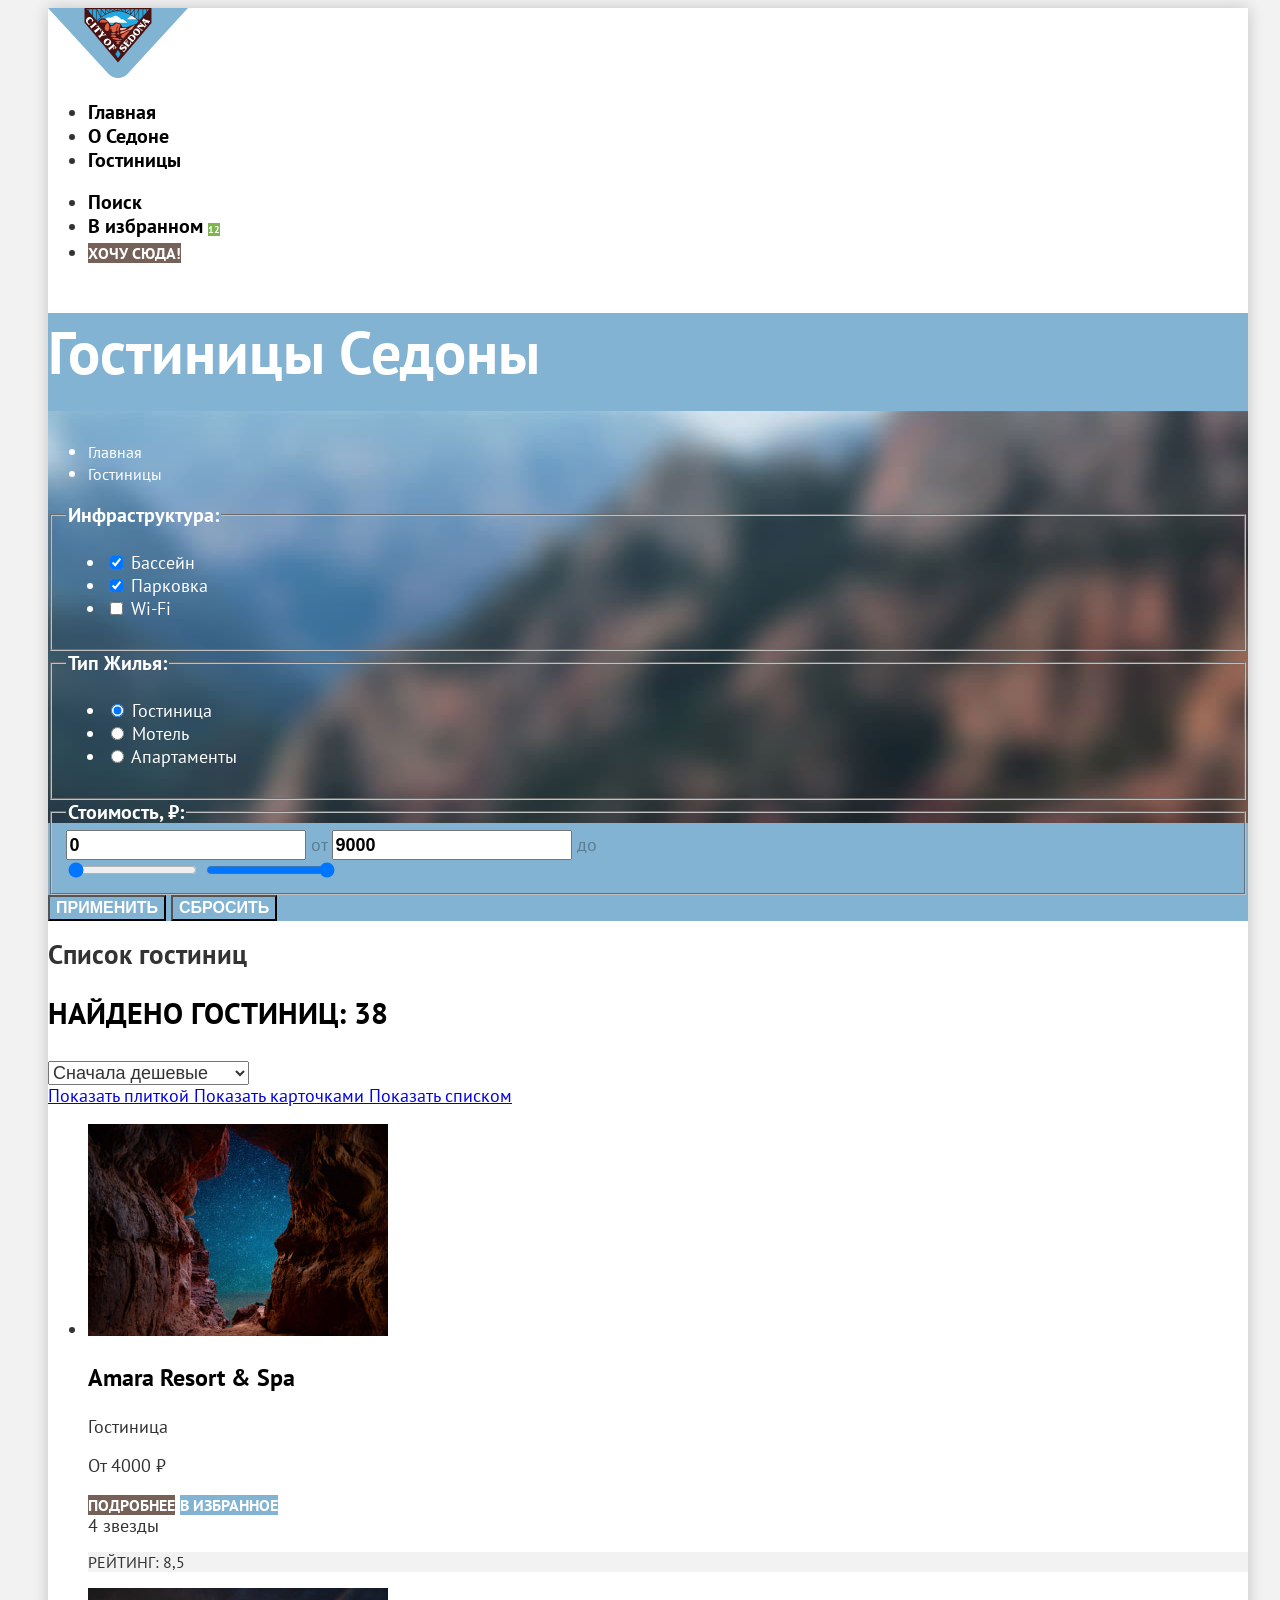
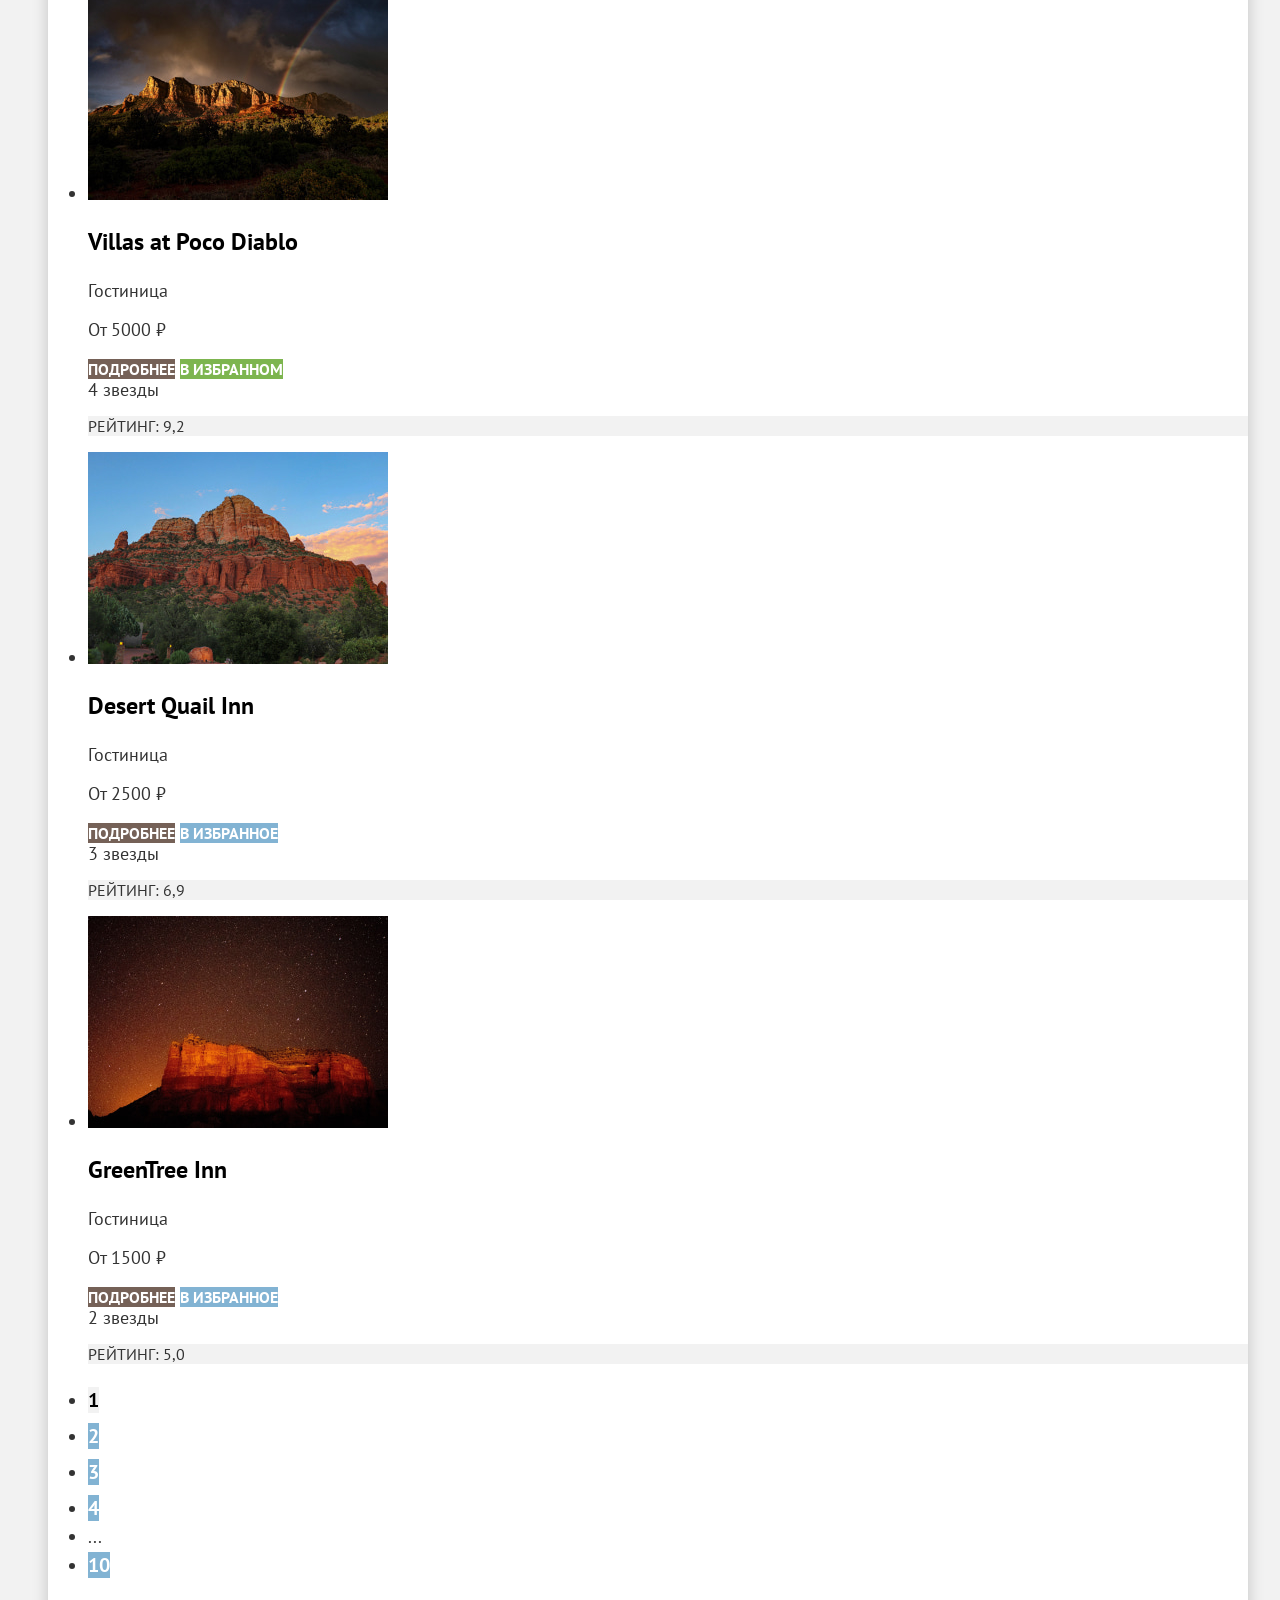
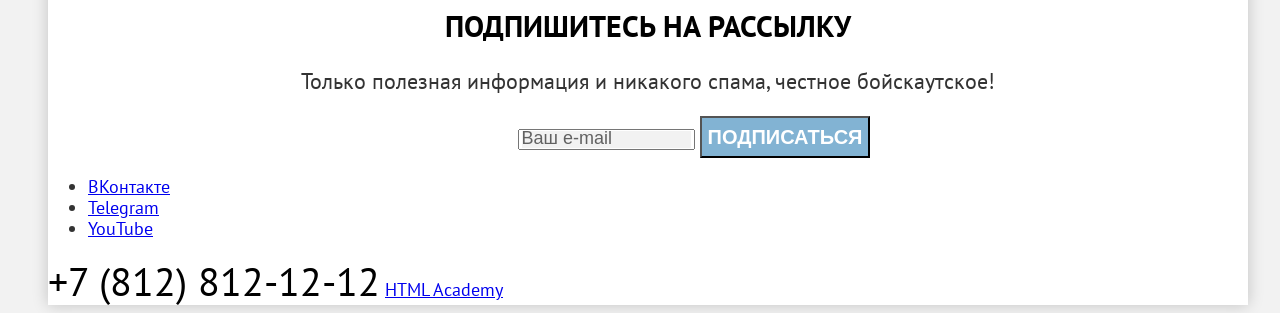
==== catalog.html @ 9a783f3d "Добавляет базовую стилизацию всех страниц" ====
<!DOCTYPE html>
<html lang="ru">
  <head>
    <meta charset="utf-8">
    <title>Седона - Гостиницы</title>
    <link rel="stylesheet" href="styles/style.css">
  </head>
  <body>
    <div class="page-wrapper">
      <header class="main-header">
        <a class="logo" href="index.html">
          <img src="images/logo.svg" width="140" height="70" alt="Логотип Седоны">
        </a>
        <nav class="main-nav">
          <ul class="main-nav-list">
            <li class="main-nav-item">
              <a class="main-nav-link" href="index.html">Главная</a>
            </li>
            <li class="main-nav-item">
              <a class="main-nav-link" href="#">О Седоне</a>
            </li>
            <li class="main-nav-item">
              <a class="main-nav-link main-nav-link-current" href="#">Гостиницы</a>
            </li>
          </ul>
          <ul class="main-nav-list user-menu">
            <li class="main-nav-item">
              <a class="main-nav-link user-menu-search" href="#">
                <span class="visually-hidden">Поиск</span>
              </a>
            </li>
            <li class="main-nav-item">
              <a class="main-nav-link user-menu-favorites" href="#">
                <span class="visually-hidden">В избранном</span>
                <span class="favorites-count">12</span>
              </a>
            </li>
            <li class="main-nav-item">
              <a class="main-nav-link button" href="#">Хочу сюда!</a>
            </li>
          </ul>
        </nav>
      </header>

      <main>
        <section class="catalog-header">
          <h1 class="catalog-title">Гостиницы Седоны</h1>
          <ul class="breadcrumbs">
            <li class="breadcrumbs-item">
              <a class="breadcrumbs-link" href="index.html">
                <span class="visually-hidden">Главная</span>
              </a>
            </li>
            <li class="breadcrumbs-item">
              <a class="breadcrumbs-link breadcrumbs-link-current" aria-current="page" href="catalog.html">Гостиницы</a>
            </li>
          </ul>

          <form class="catalog-filter" action="https://echo.htmlacademy.ru/" method="get">
            <fieldset class="filter-group">
              <legend class="filter-title">Инфраструктура:</legend>
              <ul class="filter-list">
                <li class="filter-item">
                  <label>
                    <input type="checkbox" name="pool" checked>
                    Бассейн
                  </label>
                </li>
                <li class="filter-item">
                  <label>
                    <input type="checkbox" name="parking" checked>
                    Парковка
                  </label>
                </li>
                <li class="filter-item">
                  <label>
                    <input type="checkbox" name="wifi">
                    Wi-Fi
                  </label>
                </li>
              </ul>
            </fieldset>

            <fieldset class="filter-group">
              <legend class="filter-title">Тип жилья:</legend>
              <ul class="filter-list">
                <li class="filter-item">
                  <label>
                    <input type="radio" name="housing" value="hotel" checked>
                    Гостиница
                  </label>
                </li>
                <li class="filter-item">
                  <label>
                    <input type="radio" name="housing" value="motel">
                    Мотель
                  </label>
                </li>
                <li class="filter-item">
                  <label>
                    <input type="radio" name="housing" value="apartments">
                    Апартаменты
                  </label>
                </li>
              </ul>
            </fieldset>

            <fieldset class="filter-group">
              <legend class="filter-title">Стоимость, ₽:</legend>
              <div class="price-inputs">
                <label>
                  <input type="number" name="price-min" value="0">
                  <span class="price-label-from">от</span>
                </label>
                <label>
                  <input type="number" name="price-max" value="9000">
                  <span class="price-label-to">до</span>
                </label>
              </div>

              <div class="price-range">
                <input type="range" min="0" max="9000" value="0">
                <input type="range" min="0" max="9000" value="9000">
              </div>
            </fieldset>

            <div class="filter-buttons">
              <button class="button catalog-filter-button" type="submit">Применить</button>
              <button class="button catalog-filter-reset" type="reset">Сбросить</button>
            </div>
          </form>
        </section>

        <section class="catalog">
          <h2 class="visually-hidden">Список гостиниц</h2>
          <div class="catalog-sorting">
            <p class="catalog-result">
              Найдено гостиниц: <span>38</span>
            </p>

            <select class="catalog-sort" aria-label="Сортировка">
              <option value="cheap">Сначала дешевые</option>
              <option value="expensive">Сначала дорогие</option>
              <option value="popular">Сначала популярные</option>
            </select>

            <div class="catalog-view">
              <a class="view-button view-button-active view-tile" href="catalog.html?view=tile">
                <span class="visually-hidden">Показать плиткой</span>
              </a>
              <a class="view-button view-card" href="catalog.html?view=card">
                <span class="visually-hidden">Показать карточками</span>
              </a>
              <a class="view-button view-list" href="catalog.html?view=list">
                <span class="visually-hidden">Показать списком</span>
              </a>
            </div>
          </div>

          <ul class="hotel-list">
            <li class="hotel-card">
              <a class="hotel-link" href="#">
                <img src="images/catalog/hotel_1.jpg" width="300" height="212"
                     alt="Пещера с видом на ночное звёздное небо">
                <h3 class="hotel-title">Amara Resort & Spa</h3>
              </a>
              <p class="hotel-type">Гостиница</p>
              <p class="hotel-price">От 4000 ₽</p>
              <a class="button hotel-more" href="#">Подробнее</a>
              <a class="button hotel-favorite" href="#">В избранное</a>
              <div class="hotel-stars hotel-stars-4">
                <span class="visually-hidden">4 звезды</span>
              </div>
              <p class="hotel-rating">
                Рейтинг: 8,5
              </p>
            </li>

            <li class="hotel-card">
              <a class="hotel-link" href="#">
                <img src="images/catalog/hotel_2.jpg" width="300" height="212" alt="Горный пейзаж на закате с радугой">
                <h3 class="hotel-title">Villas at Poco Diablo</h3>
              </a>
              <p class="hotel-type">Гостиница</p>
              <p class="hotel-price">От 5000 ₽</p>
              <a class="button hotel-more" href="#">Подробнее</a>
              <a class="button hotel-favorite hotel-favorite-added" href="#">В избранном</a>
              <div class="hotel-stars hotel-stars-4">
                <span class="visually-hidden">4 звезды</span>
              </div>
              <p class="hotel-rating">
                Рейтинг: 9,2
              </p>
            </li>

            <li class="hotel-card">
              <a class="hotel-link" href="#">
                <img src="images/catalog/hotel_3.jpg" width="300" height="212"
                     alt="Красные скалы Седоны на фоне голубого неба">
                <h3 class="hotel-title">Desert Quail Inn</h3>
              </a>
              <p class="hotel-type">Гостиница</p>
              <p class="hotel-price">От 2500 ₽</p>
              <a class="button hotel-more" href="#">Подробнее</a>
              <a class="button hotel-favorite" href="#">В избранное</a>
              <div class="hotel-stars hotel-stars-3">
                <span class="visually-hidden">3 звезды</span>
              </div>
              <p class="hotel-rating">
                Рейтинг: 6,9
              </p>
            </li>

            <li class="hotel-card">
              <a class="hotel-link" href="#">
                <img src="images/catalog/hotel_4.jpg" width="300" height="212"
                     alt="Скала Седоны под звёздным ночным небом">
                <h3 class="hotel-title">GreenTree Inn</h3>
              </a>
              <p class="hotel-type">Гостиница</p>
              <p class="hotel-price">От 1500 ₽</p>
              <a class="button hotel-more" href="#">Подробнее</a>
              <a class="button hotel-favorite" href="#">В избранное</a>
              <div class="hotel-stars hotel-stars-2">
                <span class="visually-hidden">2 звезды</span>
              </div>
              <p class="hotel-rating">
                Рейтинг: 5,0
              </p>
            </li>
          </ul>

          <ul class="pagination">
            <li class="pagination-item pagination-current">
              <a class="pagination-link">1</a>
            </li>

            <li class="pagination-item">
              <a class="pagination-link" href="#">2</a>
            </li>

            <li class="pagination-item">
              <a class="pagination-link" href="#">3</a>
            </li>

            <li class="pagination-item">
              <a class="pagination-link" href="#">4</a>
            </li>

            <li class="pagination-item">
              <span>...</span>
            </li>

            <li class="pagination-item">
              <a class="pagination-link" href="#">10</a>
            </li>
          </ul>
        </section>
      </main>

      <footer class="catalog-footer">
        <section class="newsletter">
          <h2>Подпишитесь на рассылку</h2>
          <p class="newsletter-description">
            Только полезная информация и никакого спама, честное бойскаутское!
          </p>
          <form class="newsletter-form" action="https://echo.htmlacademy.ru/" method="post">
            <label class="visually-hidden" for="newsletter-email">Ваш e-mail</label>
            <input type="email" name="email" id="newsletter-email" placeholder="Ваш e-mail" required>
            <button class="newsletter-button button" type="submit">Подписаться</button>
          </form>
        </section>
        <ul class="footer-social-list">
          <li class="footer-social-item">
            <a class="footer-social-link footer-social-link-vk" href="https://vk.com/htmlacademy">
              <span class="visually-hidden">ВКонтакте</span>
            </a>
          </li>
          <li class="footer-social-item">
            <a class="footer-social-link footer-social-link-telegram" href="https://t.me/htmlacademy">
              <span class="visually-hidden">Telegram</span>
            </a>
          </li>
          <li class="footer-social-item">
            <a class="footer-social-link footer-social-link-youtube" href="https://www.youtube.com/user/htmlacademyru">
              <span class="visually-hidden">YouTube</span>
            </a>
          </li>
        </ul>
        <a class="footer-phone" href="tel:+78128121212">+7 (812) 812-12-12</a>
        <a class="footer-logo" href="https://htmlacademy.ru/intensive/htmlcss">
          <span class="visually-hidden">HTML Academy</span>
        </a>
      </footer>
    </div>
  </body>
</html>
---- styles/style.css ----
@font-face {
  font-family: 'PT Sans';
  font-style: normal;
  font-weight: 400;
  src: url('../fonts/ptsans-400.woff2') format('woff2');
  font-display: swap;
}

@font-face {
  font-family: 'PT Sans';
  font-style: normal;
  font-weight: 700;
  src: url('../fonts/ptsans-700.woff2') format('woff2');
  font-display: swap;
}

body {
  padding: 0 40px;
  font-family: 'PT Sans', sans-serif;
  font-size: 18px;
  line-height: 21px;
  color: #333333;
  background-color: #F2F2F2;
}

.page-wrapper {
  width: 1200px;
  margin: 0 auto;
  background-color: #FFFFFF;
  box-shadow: 0 0 15px 0 #00000033;
}

.main-nav-link {
  font-size: 20px;
  line-height: 24px;
  font-weight: 700;
  color: #000000;
  text-decoration: none;
}

.favorites-count {
  font-size: 10px;
  color: #FFFFFF;
  background-color: #7DB54F;
}

.button {
  font-size: 16px;
  line-height: 20px;
  font-weight: 700;
  text-align: center;
  color: #FFFFFF;
  background-color: #756157;
  text-transform: uppercase;
  text-decoration: none;
}

.hero {
  text-align: center;
  background-color: #82B3D3;
  background-image:
    url('../images/hero_devider.svg'),
    url('../images/hero_background.jpg');
  background-repeat: no-repeat;
  background-position:
    bottom center,
    top center;
}

.advantages {
  text-align: center;
}

.advantages h2 {
  font-size: 30px;
  line-height: 36px;
  text-transform: uppercase;
  color: #000000;
}

.advantages-title {
  font-size: 24px;
  line-height: 28px;
  text-transform: uppercase;
  color: #000000;
}

.advantages-main-description {
  font-size: 22px;
  line-height: 26px;
}

.advantages-item:first-child,
.advantages-item:last-child {
  color: #FFFFFF;
  background-color: #82B3D3;
}

.advantages-item:first-child .advantages-title,
.advantages-item:last-child .advantages-title {
  color: #FFFFFF;
}

.services {
  text-align: center;
}

.services h2 {
  font-size: 30px;
  line-height: 36px;
  text-transform: uppercase;
  color: #000000;
}

.services-main-description {
  font-size: 22px;
  line-height: 26px;
}

.services-item:nth-child(odd) {
  background-color: rgba(131, 179, 211, 0.12);
}

.services-title {
  font-size: 24px;
  line-height: 28px;
  text-transform: uppercase;
  color: #000000;
}

.hotel-search {
  text-align: center;
}

.hotel-search h2 {
  font-size: 30px;
  line-height: 36px;
  text-transform: uppercase;
  color: #000000;
}

.hotel-search-description {
  font-size: 22px;
  line-height: 26px;
}

.hotel-search-button {
  font-size: 20px;
  line-height: 36px;
}

.newsletter {
  text-align: center;
  color: #FFFFFF;
  background-color: #82B3D3;
  background-image: url('../images/subscribe_background.jpg');
  background-repeat: no-repeat;
  background-position: center center;
}

.newsletter h2 {
  font-size: 30px;
  line-height: 36px;
  text-transform: uppercase;
}

.newsletter-description {
  font-size: 22px;
  line-height: 26px;
}

.newsletter-button {
  font-size: 20px;
  line-height: 36px;
  background-color: #82B3D3;
}

.newsletter-form input[type="email"]::placeholder {
  font-size: 18px;
  line-height: 24px;
  color: rgba(0, 0, 0, 0.6);
  background-color: #F2F2F2;
}

.footer-phone {
  font-size: 40px;
  line-height: 48px;
  color: #000000;
  text-decoration: none;
}

.catalog-header {
  color: #FFFFFF;
  background-color: #82B3D3;
  background-image: url('../images/filter_background.jpg');
  background-repeat: no-repeat;
  background-position: center center;
}

.catalog-title {
  font-size: 60px;
  line-height: 78px;
}

.breadcrumbs-link {
  font-size: 16px;
  color: inherit;
  text-decoration: none;
}

.filter-title {
  font-size: 20px;
  line-height: 24px;
  font-weight: 700;
  text-transform: capitalize;
}

.filter-item {
  font-size: 18px;
  line-height: 23px;
}

.price-inputs input[type="number"] {
  font-weight: 700;
  font-size: 18px;
  line-height: 24px;
}

.price-label-from,
.price-label-to {
  font-size: 18px;
  line-height: 24px;
  color: rgba(0, 0, 0, 0.3);
}

.catalog-filter-button {
  background-color: #82B3D3;
}

.catalog-filter-reset {
  background-color: transparent;
}

.catalog-result {
  font-size: 30px;
  line-height: 36px;
  font-weight: 700;
  text-transform: uppercase;
  color: #000000;
}

.catalog-sort {
  font-size: inherit;
  line-height: inherit;
  color: inherit;
}

.hotel-link {
  color: #000000;
  text-decoration: none;
}

.hotel-title {
  font-size: 24px;
  line-height: 28px;
}

.hotel-favorite {
  background-color: #82B3D3;
}

.hotel-favorite-added {
  background-color: #7DB54F;
}

.hotel-rating {
  font-size: 16px;
  line-height: 20px;
  text-transform: uppercase;
  background-color: #F2F2F2;
}

.pagination-link {
  font-size: 20px;
  line-height: 36px;
  font-weight: 700;
  color: #FFFFFF;
  text-decoration: none;
  background-color: #82B3D3;
}

.pagination-current .pagination-link {
  color: #000000;
  background-color: #F2F2F2;
}

.catalog-footer .newsletter {
  background-color: transparent;
  background-image: none;
}

.catalog-footer h2 {
  color: #000000;
}

.catalog-footer .newsletter-description {
  color: #333333;
}
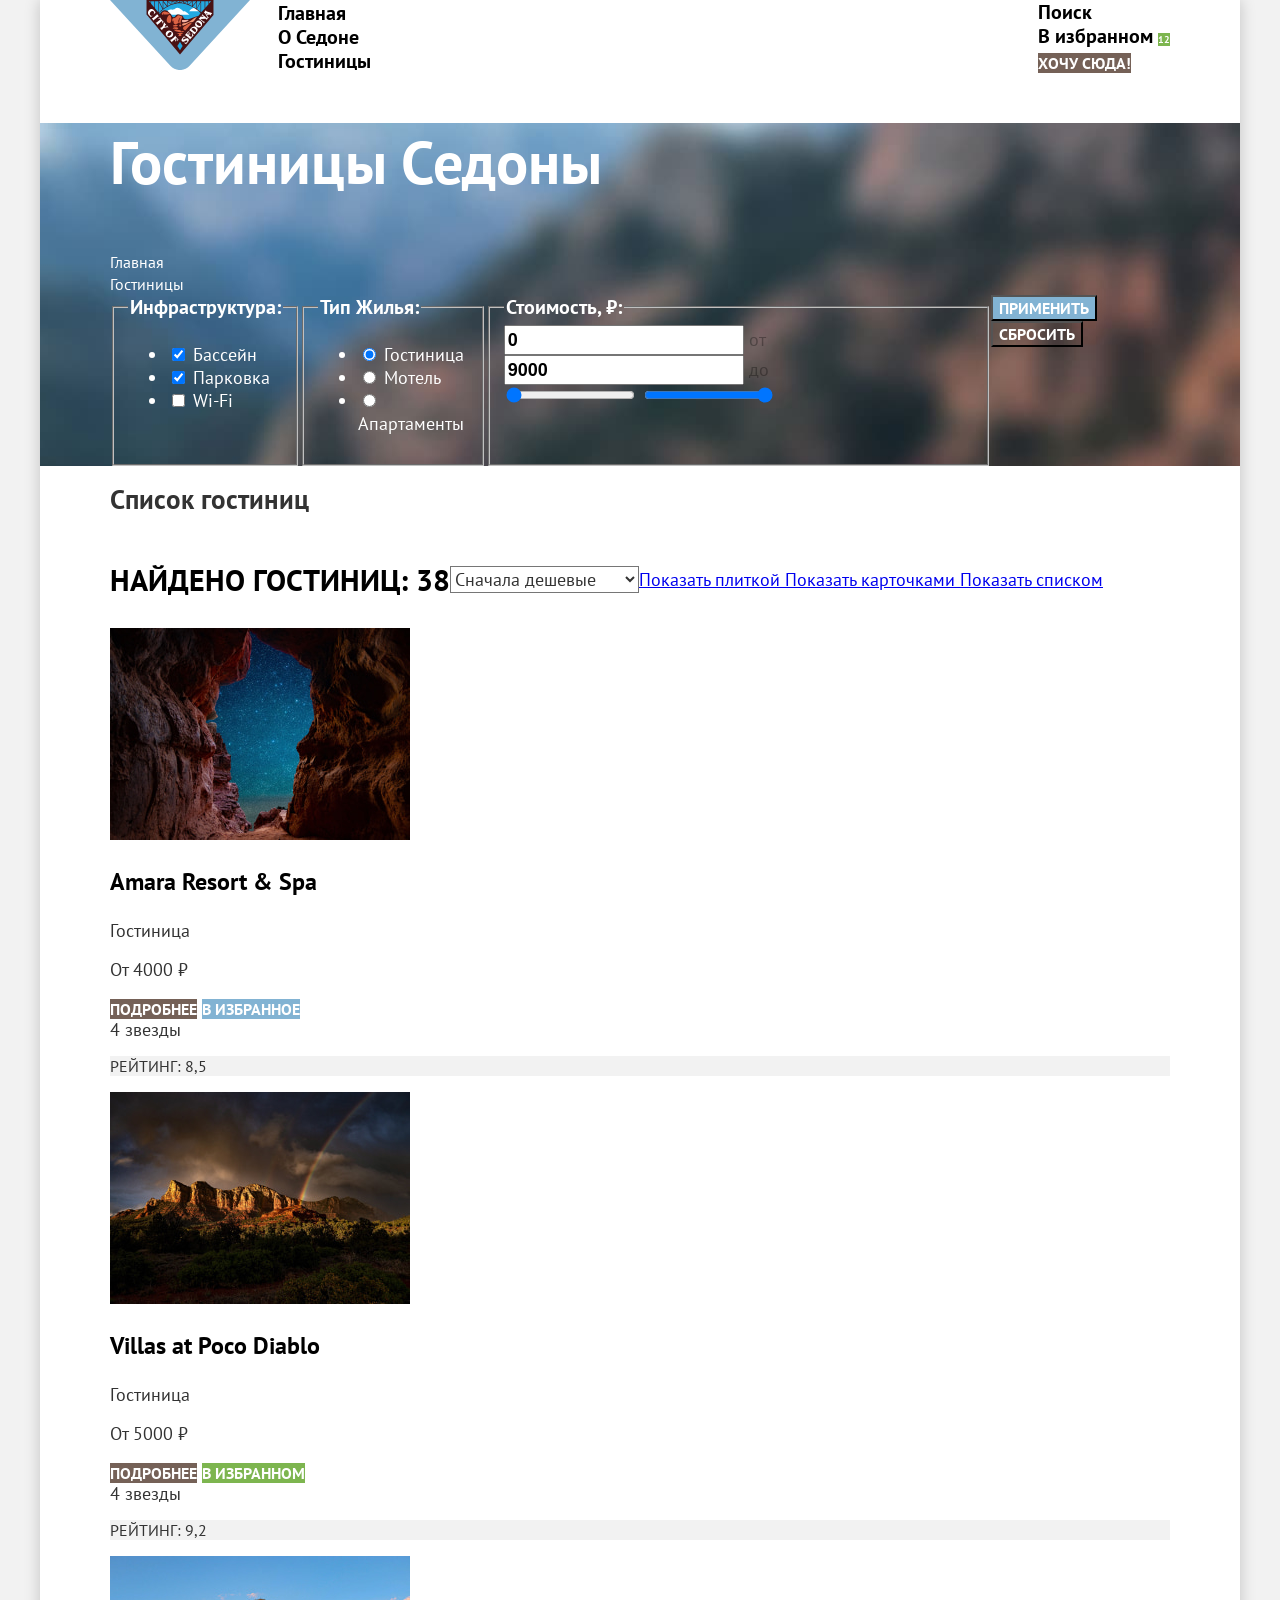
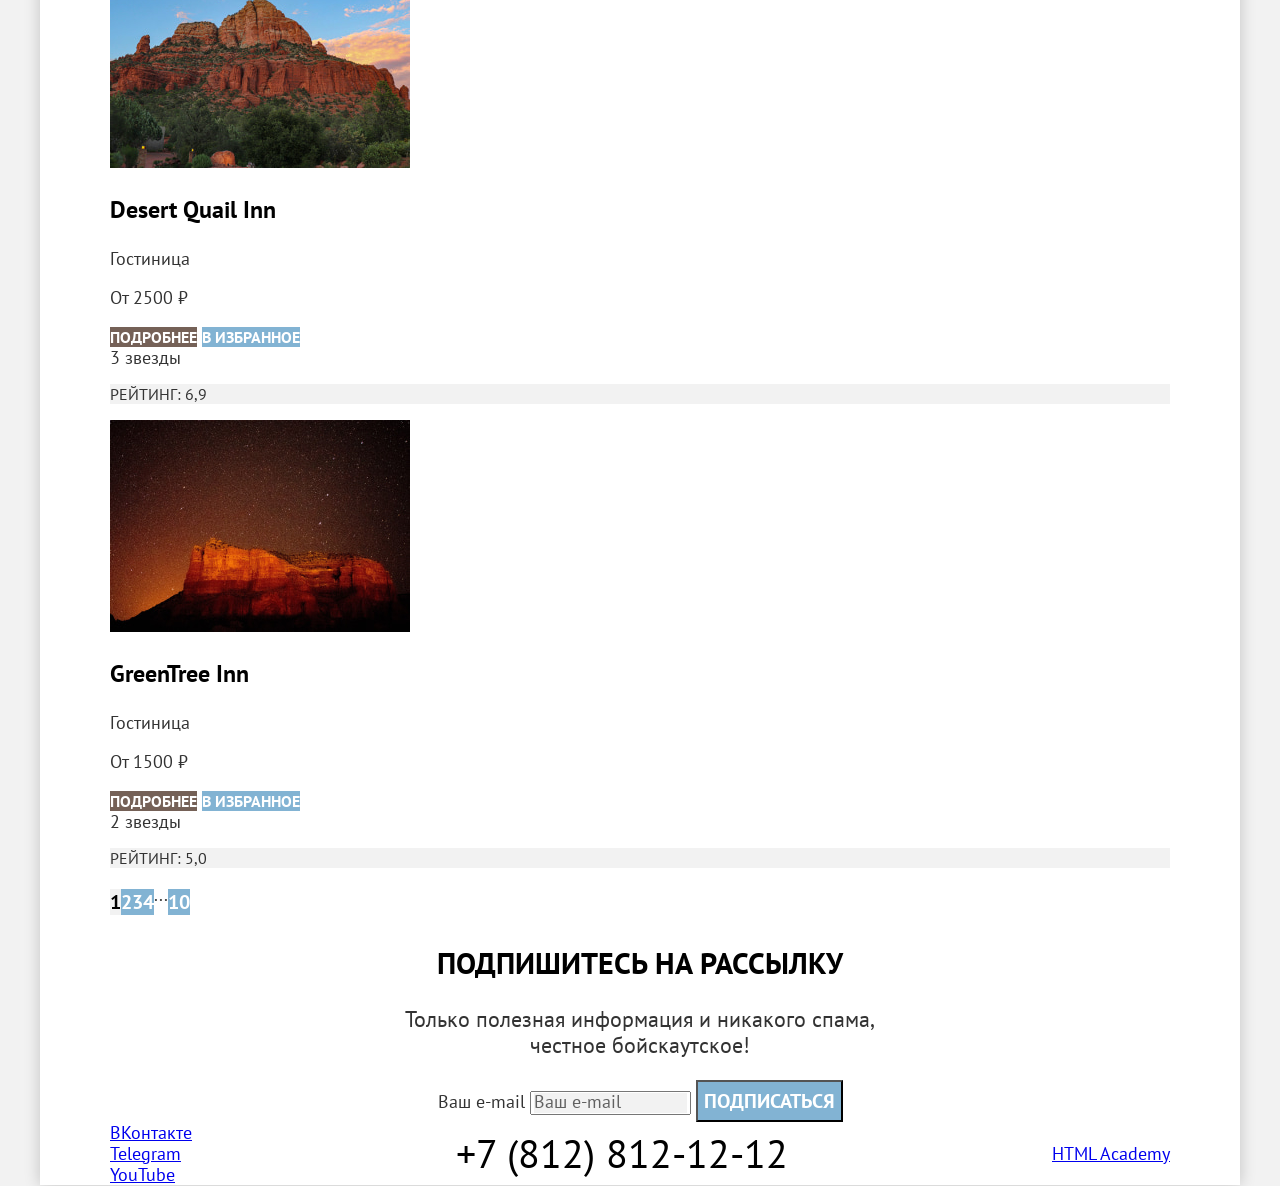
==== commit 558b2eb7: "Выполняет сетку страниц и крупных блоков на флексах" ====
--- a/catalog.html
+++ b/catalog.html
@@ -3,11 +3,11 @@
   <head>
     <meta charset="utf-8">
     <title>Седона - Гостиницы</title>
-    <link rel="stylesheet" href="styles/style.css">
+    <link rel="stylesheet" href="styles/styles.css">
   </head>
   <body>
     <div class="page-wrapper">
-      <header class="main-header">
+      <header class="main-header" data-test="header">
         <a class="logo" href="index.html">
           <img src="images/logo.svg" width="140" height="70" alt="Логотип Седоны">
         </a>
@@ -42,8 +42,8 @@
         </nav>
       </header>
 
-      <main>
-        <section class="catalog-header">
+      <main class="main-container" data-test="main">
+        <section class="catalog-header" data-test="filter">
           <h1 class="catalog-title">Гостиницы Седоны</h1>
           <ul class="breadcrumbs">
             <li class="breadcrumbs-item">
@@ -131,9 +131,9 @@
           </form>
         </section>
 
-        <section class="catalog">
+        <section class="catalog" data-test="catalog">
           <h2 class="visually-hidden">Список гостиниц</h2>
-          <div class="catalog-sorting">
+          <div class="catalog-sorting-panel">
             <p class="catalog-result">
               Найдено гостиниц: <span>38</span>
             </p>
@@ -256,20 +256,22 @@
             </li>
           </ul>
         </section>
-      </main>
-
-      <footer class="catalog-footer">
-        <section class="newsletter">
-          <h2>Подпишитесь на рассылку</h2>
-          <p class="newsletter-description">
-            Только полезная информация и никакого спама, честное бойскаутское!
-          </p>
+        <section class="newsletter catalog-newsletter" data-test="subscribe">
+          <div class="newsletter-intro-container">
+            <h2>Подпишитесь на рассылку</h2>
+            <p class="newsletter-description">
+              Только полезная информация и никакого спама, честное бойскаутское!
+            </p>
+          </div>
           <form class="newsletter-form" action="https://echo.htmlacademy.ru/" method="post">
             <label class="visually-hidden" for="newsletter-email">Ваш e-mail</label>
             <input type="email" name="email" id="newsletter-email" placeholder="Ваш e-mail" required>
             <button class="newsletter-button button" type="submit">Подписаться</button>
           </form>
         </section>
+      </main>
+
+      <footer class="footer" data-test="footer">
         <ul class="footer-social-list">
           <li class="footer-social-item">
             <a class="footer-social-link footer-social-link-vk" href="https://vk.com/htmlacademy">
--- a/styles/styles.css
+++ b/styles/styles.css
@@ -0,0 +1,454 @@
+@font-face {
+  font-family: "PT Sans";
+  font-style: normal;
+  font-weight: 400;
+  src: url("../fonts/ptsans-400.woff2") format("woff2");
+  font-display: swap;
+}
+
+@font-face {
+  font-family: "PT Sans";
+  font-style: normal;
+  font-weight: 700;
+  src: url("../fonts/ptsans-700.woff2") format("woff2");
+  font-display: swap;
+}
+html {
+  height: 100%;
+}
+
+body {
+  margin: 0;
+  padding: 0 40px;
+  height: 100%;
+  font-family: "PT Sans", sans-serif;
+  font-size: 18px;
+  line-height: 21px;
+  color: #333333;
+  background-color: #F2F2F2;
+}
+
+.page-wrapper {
+  display: flex;
+  flex-direction: column;
+  width: 1200px;
+  min-height: 100%;
+  margin: 0 auto;
+  background-color: #FFFFFF;
+  box-shadow: 0 0 15px 0 #00000033;
+}
+
+.main-header {
+  display: flex;
+  justify-content: space-between;
+  padding: 0 70px;
+}
+
+.logo {
+  width: 140px;
+  height: 70px;
+  margin-right: 28px;
+}
+
+.main-container {
+  flex-grow: 1;
+}
+
+.main-nav {
+  flex-grow: 1;
+  display: flex;
+  justify-content: space-between;
+  align-items: center;
+  column-gap: 40px;
+}
+
+.main-nav-list {
+  margin: 0;
+  padding: 0;
+  list-style: none;
+}
+
+.main-nav-link {
+  font-size: 20px;
+  line-height: 24px;
+  font-weight: 700;
+  color: #000000;
+  text-decoration: none;
+}
+
+.nav-menu {
+  max-width: 600px;
+}
+
+.user-menu {
+  max-width: 300px;
+}
+
+.favorites-count {
+  font-size: 10px;
+  color: #FFFFFF;
+  background-color: #7DB54F;
+}
+
+.button {
+  font-family: inherit;
+  font-size: 16px;
+  line-height: 20px;
+  font-weight: 700;
+  text-align: center;
+  color: #FFFFFF;
+  background-color: #756157;
+  text-transform: uppercase;
+  text-decoration: none;
+}
+
+.hero {
+  text-align: center;
+  background-color: #82A0D3;
+  background-image:
+    url("../images/hero_devider.svg"),
+    url("../images/hero_background.jpg");
+  background-size: 100% auto, cover;
+  background-repeat: no-repeat;
+  background-position:
+    left bottom,
+    left top;
+}
+
+.advantages {
+  text-align: center;
+}
+
+.advantages-intro-container {
+  width: 660px;
+  margin: 0 auto;
+}
+
+.advantages h2 {
+  font-size: 30px;
+  line-height: 36px;
+  text-transform: uppercase;
+  color: #000000;
+}
+
+.advantages-title {
+  font-size: 24px;
+  line-height: 28px;
+  text-transform: uppercase;
+  color: #000000;
+}
+
+.advantages-main-description {
+  font-size: 22px;
+  line-height: 26px;
+}
+
+.advantages-list {
+  display: flex;
+  flex-wrap: wrap;
+  margin: 0;
+  padding: 0;
+  list-style: none;
+}
+
+.advantages-item {
+  width: 400px;
+  background-color: rgba(131, 179, 211, 0.12);
+}
+
+.advantages-item:nth-child(odd) {
+  background-color: rgba(131, 179, 211, 0.24);
+}
+
+.advantages-item.advantages-item-accent {
+  width: 100%;
+  flex-grow: 1;
+  color: #FFFFFF;
+  background-color: #82B3D3;
+}
+
+.advantages-item-accent .advantages-title{
+  color: #FFFFFF;
+}
+
+.services {
+  text-align: center;
+}
+
+.services-intro-container {
+  width: 510px;
+  margin: 0 auto;
+}
+
+.services h2 {
+  font-size: 30px;
+  line-height: 36px;
+  text-transform: uppercase;
+  color: #000000;
+}
+
+.services-main-description {
+  font-size: 22px;
+  line-height: 26px;
+}
+
+.services-list {
+  display: flex;
+  flex-wrap: wrap;
+  margin: 0;
+  padding: 0;
+  list-style: none;
+}
+
+.services-item {
+  width: 400px;
+}
+
+.services-item:nth-child(odd) {
+  background-color: rgba(131, 179, 211, 0.12);
+}
+
+.services-title {
+  font-size: 24px;
+  line-height: 28px;
+  text-transform: uppercase;
+  color: #000000;
+}
+
+.hotel-search {
+  width: 600px;
+  margin: 0 auto;
+  text-align: center;
+}
+
+.hotel-search h2 {
+  font-size: 30px;
+  line-height: 36px;
+  text-transform: uppercase;
+  color: #000000;
+}
+
+.hotel-search-description {
+  font-size: 22px;
+  line-height: 26px;
+}
+
+.hotel-search-button {
+  font-size: 20px;
+  line-height: 36px;
+}
+
+.newsletter {
+  text-align: center;
+  color: #FFFFFF;
+  background-color: #82B3D3;
+  background-image: url("../images/subscribe_background.jpg");
+  background-size: cover;
+  background-repeat: no-repeat;
+  background-position: center center;
+}
+
+.newsletter-intro-container {
+  width: 475px;
+  margin: 0 auto;
+}
+
+.newsletter h2 {
+  font-size: 30px;
+  line-height: 36px;
+  text-transform: uppercase;
+}
+
+.newsletter-description {
+  font-size: 22px;
+  line-height: 26px;
+}
+
+.newsletter-button {
+  font-size: 20px;
+  line-height: 36px;
+  background-color: #82B3D3;
+}
+
+.newsletter-form input[type="email"] {
+  font-family: "PT Sans", sans-serif;
+}
+.newsletter-form input[type="email"]::placeholder {
+  font-family: "PT Sans", sans-serif;
+  font-size: 18px;
+  line-height: 24px;
+  color: rgba(0, 0, 0, 0.6);
+  background-color: #F2F2F2;
+}
+
+.footer {
+  display: flex;
+  justify-content: space-between;
+  align-items: center;
+  padding: 0 70px;
+}
+
+.footer-social-list {
+  margin: 0;
+  padding: 0;
+  list-style: none;
+}
+
+.footer-phone {
+  font-size: 40px;
+  line-height: 48px;
+  color: #000000;
+  text-decoration: none;
+}
+
+.catalog-header {
+  padding: 0 70px;
+  color: #FFFFFF;
+  background-color: #82B3D3;
+  background-image: url("../images/filter_background.jpg");
+  background-size: cover;
+  background-repeat: no-repeat;
+  background-position: center center;
+}
+
+.catalog-title {
+  font-size: 60px;
+  line-height: 78px;
+}
+
+.breadcrumbs {
+  margin: 0;
+  padding: 0;
+  list-style: none;
+}
+
+.breadcrumbs-link {
+  font-size: 16px;
+  color: inherit;
+  text-decoration: none;
+}
+
+.catalog-filter {
+  display: flex;
+  justify-content: space-between;
+}
+
+.filter-title {
+  font-size: 20px;
+  line-height: 24px;
+  font-weight: 700;
+  text-transform: capitalize;
+}
+
+.filter-item {
+  font-size: 18px;
+  line-height: 23px;
+}
+
+.price-inputs input[type="number"] {
+  font-weight: 700;
+  font-size: 18px;
+  line-height: 24px;
+}
+
+.price-label-from,
+.price-label-to {
+  font-size: 18px;
+  line-height: 24px;
+  color: rgba(0, 0, 0, 0.3);
+}
+
+.catalog-filter-button {
+  background-color: #82B3D3;
+}
+
+.catalog-filter-reset {
+  background-color: transparent;
+}
+
+.catalog {
+  padding: 0 70px;
+}
+
+.catalog-result {
+  font-size: 30px;
+  line-height: 36px;
+  font-weight: 700;
+  text-transform: uppercase;
+  color: #000000;
+}
+
+.catalog-sorting-panel {
+  display: flex;
+  align-items: center;
+}
+
+.catalog-sort {
+  font-family: inherit;
+  font-size: inherit;
+  line-height: inherit;
+  color: inherit;
+  background-color: #FFFFFF;
+}
+
+.hotel-list {
+  margin: 0;
+  padding: 0;
+  list-style: none;
+}
+
+.hotel-link {
+  color: #000000;
+  text-decoration: none;
+}
+
+.hotel-title {
+  font-size: 24px;
+  line-height: 28px;
+}
+
+.hotel-favorite {
+  background-color: #82B3D3;
+}
+
+.hotel-favorite-added {
+  background-color: #7DB54F;
+}
+
+.hotel-rating {
+  font-size: 16px;
+  line-height: 20px;
+  text-transform: uppercase;
+  background-color: #F2F2F2;
+}
+
+.pagination {
+  display: flex;
+  margin: 0;
+  padding: 0;
+  list-style: none;
+}
+
+.pagination-link {
+  font-size: 20px;
+  line-height: 36px;
+  font-weight: 700;
+  color: #FFFFFF;
+  text-decoration: none;
+  background-color: #82B3D3;
+}
+
+.pagination-current .pagination-link {
+  color: #000000;
+  background-color: #F2F2F2;
+}
+
+.catalog-newsletter {
+  color: #333333;
+  background-color: transparent;
+  background-image: none;
+}
+
+.catalog-newsletter h2 {
+  color: #000000;
+}
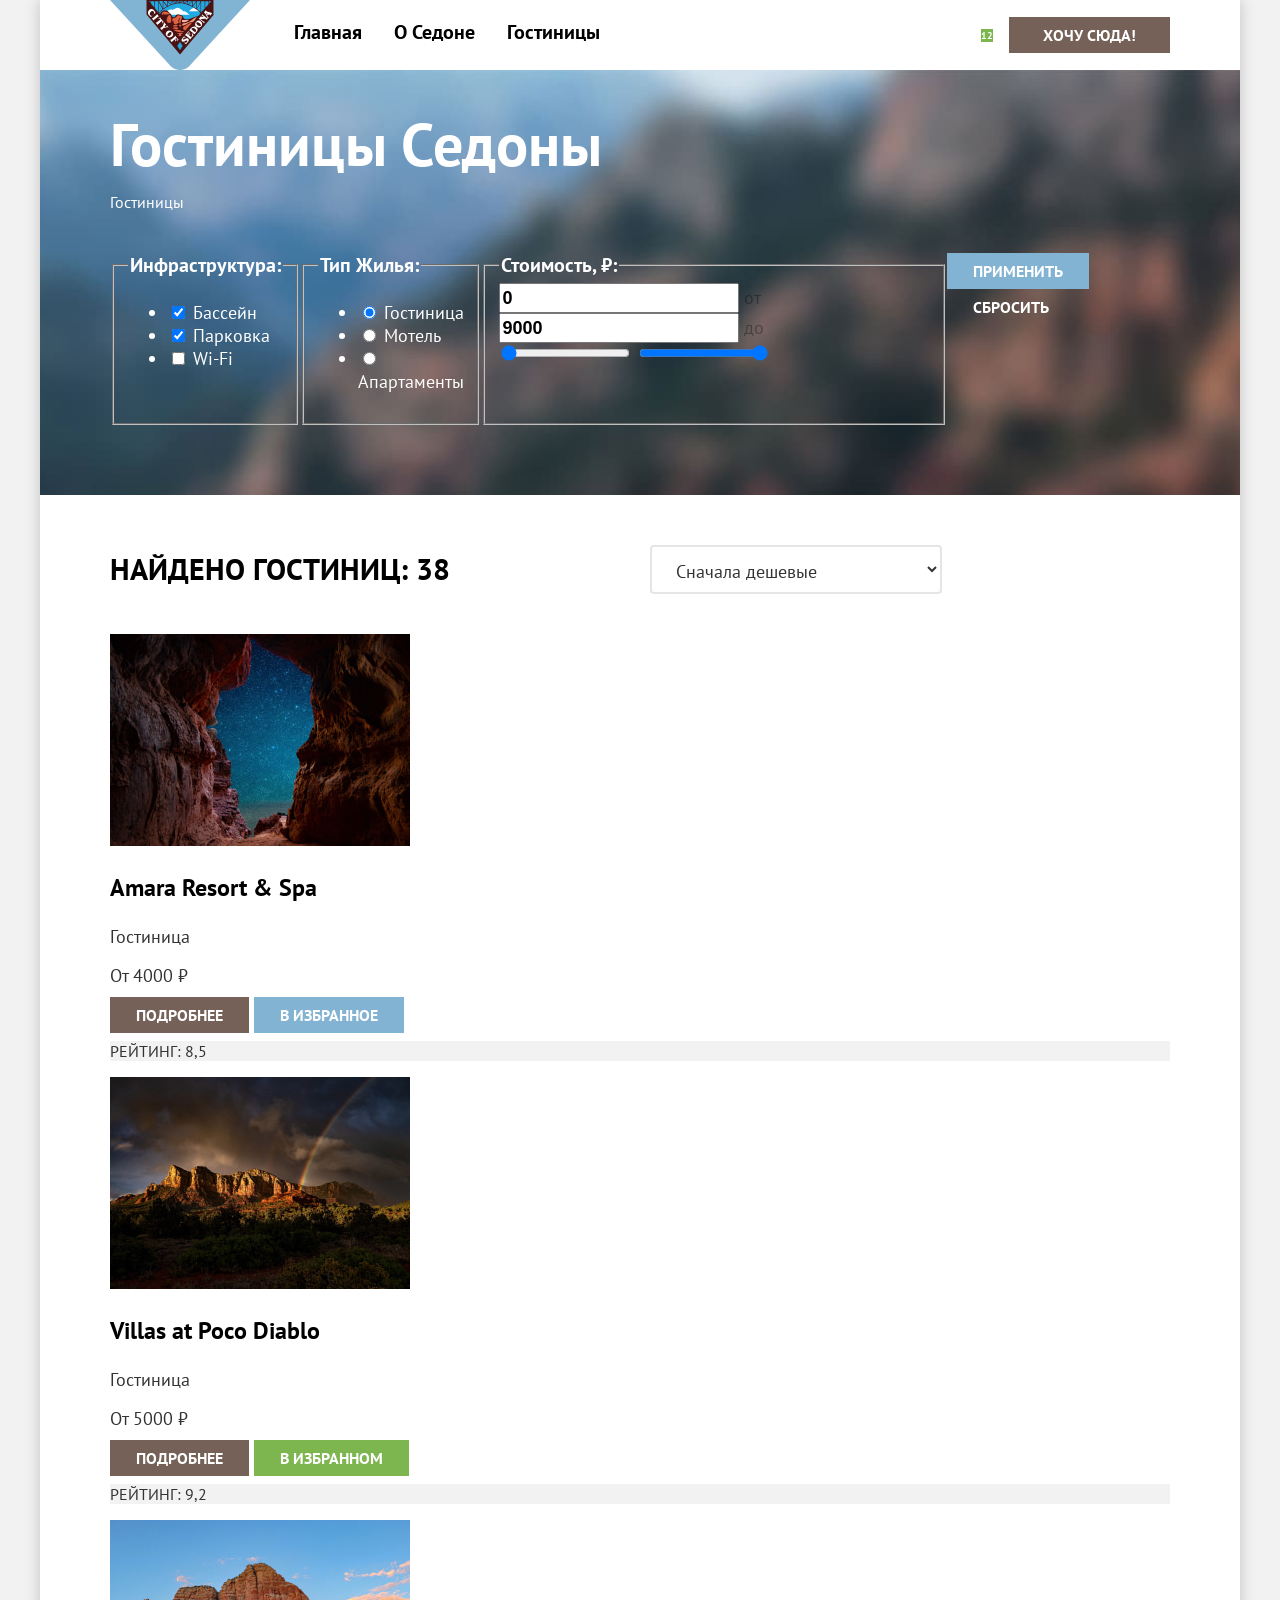
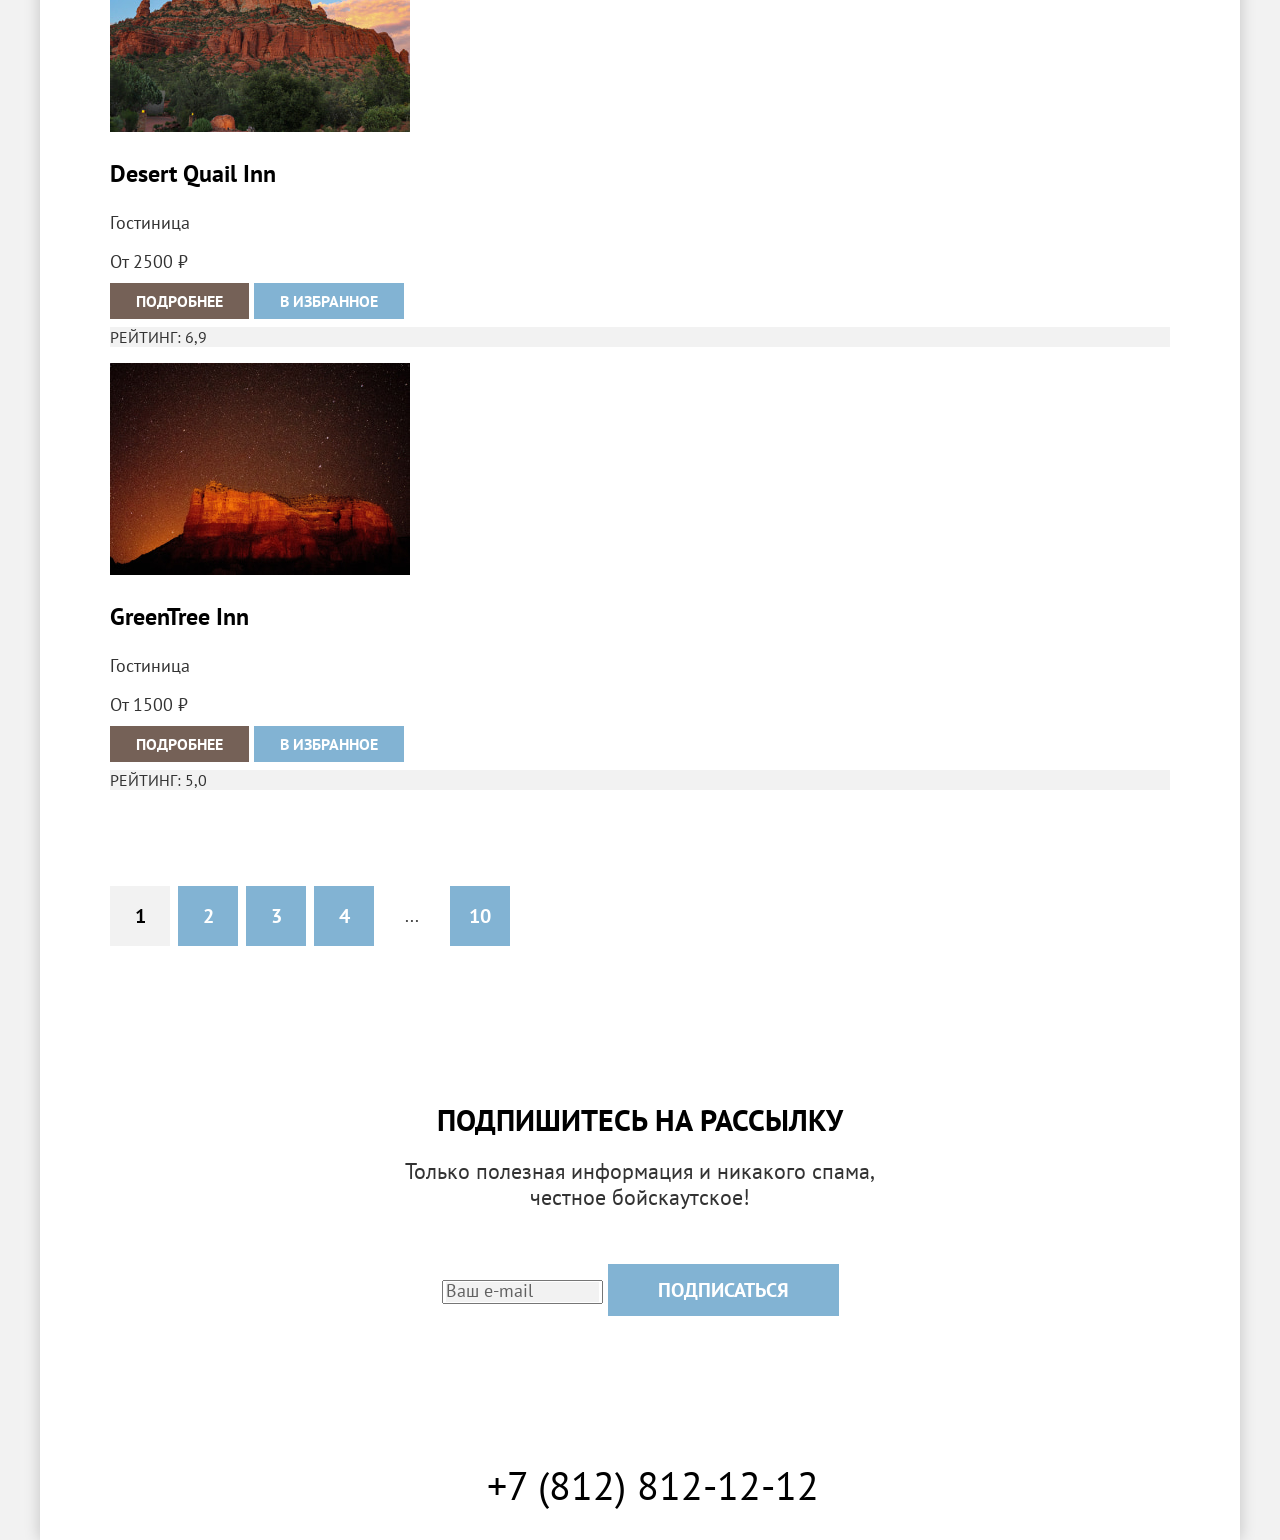
==== commit 60b4642c: "Создает микросетки на флексах для всех страниц" ====
--- a/catalog.html
+++ b/catalog.html
@@ -256,9 +256,10 @@
             </li>
           </ul>
         </section>
+
         <section class="newsletter catalog-newsletter" data-test="subscribe">
           <div class="newsletter-intro-container">
-            <h2>Подпишитесь на рассылку</h2>
+            <h2 class="newsletter-title">Подпишитесь на рассылку</h2>
             <p class="newsletter-description">
               Только полезная информация и никакого спама, честное бойскаутское!
             </p>
--- a/styles/styles.css
+++ b/styles/styles.css
@@ -13,6 +13,7 @@
   src: url("../fonts/ptsans-700.woff2") format("woff2");
   font-display: swap;
 }
+
 html {
   height: 100%;
 }
@@ -28,6 +29,24 @@
   background-color: #F2F2F2;
 }
 
+.visually-hidden {
+  position: absolute;
+  width: 1px;
+  height: 1px;
+  margin: -1px;
+  border: 0;
+  padding: 0;
+  white-space: nowrap;
+  clip-path: inset(100%);
+  clip: rect(0 0 0 0);
+  overflow: hidden;
+}
+
+img {
+  max-width: 100%;
+  height: auto;
+}
+
 .page-wrapper {
   display: flex;
   flex-direction: column;
@@ -58,17 +77,24 @@
   flex-grow: 1;
   display: flex;
   justify-content: space-between;
-  align-items: center;
   column-gap: 40px;
 }
 
 .main-nav-list {
+  display: flex;
+  justify-content: space-between;
   margin: 0;
   padding: 0;
   list-style: none;
 }
 
+.main-nav-item {
+  display: flex;
+}
+
 .main-nav-link {
+  display: block;
+  padding: 20px 16px;
   font-size: 20px;
   line-height: 24px;
   font-weight: 700;
@@ -76,8 +102,14 @@
   text-decoration: none;
 }
 
+.main-nav-link.button {
+  align-self: center;
+  padding: 8px 34px;
+}
+
 .nav-menu {
   max-width: 600px;
+  flex-wrap: wrap;
 }
 
 .user-menu {
@@ -91,6 +123,7 @@
 }
 
 .button {
+  padding: 8px 26px;
   font-family: inherit;
   font-size: 16px;
   line-height: 20px;
@@ -100,9 +133,13 @@
   background-color: #756157;
   text-transform: uppercase;
   text-decoration: none;
+  border: none;
+  outline: none;
 }
 
 .hero {
+  padding-top: 51px;
+  padding-bottom: 82px;
   text-align: center;
   background-color: #82A0D3;
   background-image:
@@ -122,25 +159,39 @@
 .advantages-intro-container {
   width: 660px;
   margin: 0 auto;
-}
-
-.advantages h2 {
+  padding: 69px 0 59px 0;
+}
+
+.advantages-title {
+  margin: 0;
+  margin-bottom: 25px;
   font-size: 30px;
   line-height: 36px;
   text-transform: uppercase;
   color: #000000;
 }
 
-.advantages-title {
+.advantages-main-description {
+  margin: 0;
+  margin-bottom: 10px;
+  font-size: 22px;
+  line-height: 26px;
+}
+
+.advantages-subtitle {
+  max-width: 175px;
+  margin: 0;
+  margin-bottom: 62px;
   font-size: 24px;
   line-height: 28px;
-  text-transform: uppercase;
-  color: #000000;
-}
-
-.advantages-main-description {
-  font-size: 22px;
-  line-height: 26px;
+  text-align: center;
+  text-transform: uppercase;
+  word-break: break-word;
+  color: #000000;
+}
+
+.advantages-description {
+  margin: 0;
 }
 
 .advantages-list {
@@ -152,7 +203,14 @@
 }
 
 .advantages-item {
+  box-sizing: border-box;
+  display: flex;
+  flex-direction: column;
+  align-items: center;
+  row-gap: 10px;
   width: 400px;
+  min-height: 385px;
+  padding: 102px 85px;
   background-color: rgba(131, 179, 211, 0.12);
 }
 
@@ -161,10 +219,24 @@
 }
 
 .advantages-item.advantages-item-accent {
-  width: 100%;
+  flex-direction: row;
+  align-items: stretch;
+  flex-basis: 100%;
   flex-grow: 1;
+  padding: 0;
   color: #FFFFFF;
   background-color: #82B3D3;
+}
+
+.advantages-item-column {
+  display: flex;
+  flex-direction: column;
+  align-items: center;
+  padding: 102px 85px;
+}
+
+.advantages-item-column-reverse {
+  order: 1;
 }
 
 .advantages-item-accent .advantages-title{
@@ -178,9 +250,12 @@
 .services-intro-container {
   width: 510px;
   margin: 0 auto;
-}
-
-.services h2 {
+  padding: 64px 0 54px;
+}
+
+.services-title {
+  margin: 0;
+  margin-bottom: 20px;
   font-size: 30px;
   line-height: 36px;
   text-transform: uppercase;
@@ -188,6 +263,8 @@
 }
 
 .services-main-description {
+  margin: 0;
+  margin-bottom: 10px;
   font-size: 22px;
   line-height: 26px;
 }
@@ -201,44 +278,65 @@
 }
 
 .services-item {
+  box-sizing: border-box;
+  display: flex;
+  flex-direction: column;
+  align-items: center;
   width: 400px;
+  min-height: 385px;
+  padding: 81px 85px;
 }
 
 .services-item:nth-child(odd) {
   background-color: rgba(131, 179, 211, 0.12);
 }
 
-.services-title {
+.services-subtitle {
+  margin: 0;
+  margin-bottom: 30px;
+  padding-top: 102px;
   font-size: 24px;
   line-height: 28px;
   text-transform: uppercase;
   color: #000000;
 }
 
-.hotel-search {
+.services-description {
+  margin: 0;
+}
+
+.search {
   width: 600px;
   margin: 0 auto;
+  padding: 96px 0;
   text-align: center;
 }
 
-.hotel-search h2 {
+.search-title {
+  margin: 0;
+  margin-bottom: 20px;
   font-size: 30px;
   line-height: 36px;
   text-transform: uppercase;
   color: #000000;
 }
 
-.hotel-search-description {
+.search-description {
+  margin: 0;
   font-size: 22px;
   line-height: 26px;
 }
 
-.hotel-search-button {
+.search-button {
+  display: inline-block;
+  margin-top: 54px;
+  padding: 8px 50px;
   font-size: 20px;
   line-height: 36px;
 }
 
 .newsletter {
+  padding: 96px 258px 104px;
   text-align: center;
   color: #FFFFFF;
   background-color: #82B3D3;
@@ -251,20 +349,25 @@
 .newsletter-intro-container {
   width: 475px;
   margin: 0 auto;
-}
-
-.newsletter h2 {
+  margin-bottom: 54px;
+}
+
+.newsletter-title {
+  margin: 0;
+  margin-bottom: 20px;
   font-size: 30px;
   line-height: 36px;
   text-transform: uppercase;
 }
 
 .newsletter-description {
+  margin: 0;
   font-size: 22px;
   line-height: 26px;
 }
 
 .newsletter-button {
+  padding: 8px 50px;
   font-size: 20px;
   line-height: 36px;
   background-color: #82B3D3;
@@ -285,13 +388,26 @@
   display: flex;
   justify-content: space-between;
   align-items: center;
-  padding: 0 70px;
+  padding: 40px 70px 30px;
 }
 
 .footer-social-list {
+  display: flex;
+  flex-wrap: wrap;
   margin: 0;
   padding: 0;
   list-style: none;
+}
+
+.footer-social-item {
+  width: 47px;
+  height: 50px;
+}
+
+.footer-social-link {
+  display: block;
+  width: 100%;
+  height: 100%;
 }
 
 .footer-phone {
@@ -301,8 +417,14 @@
   text-decoration: none;
 }
 
+.footer-logo {
+  width: 115px;
+  height: 33px;
+}
+
 .catalog-header {
-  padding: 0 70px;
+  padding: 70px;
+  padding-top: 35px;
   color: #FFFFFF;
   background-color: #82B3D3;
   background-image: url("../images/filter_background.jpg");
@@ -312,12 +434,15 @@
 }
 
 .catalog-title {
+  margin: 0;
+  margin-bottom: 8px;
   font-size: 60px;
   line-height: 78px;
 }
 
 .breadcrumbs {
   margin: 0;
+  margin-bottom: 40px;
   padding: 0;
   list-style: none;
 }
@@ -367,10 +492,12 @@
 }
 
 .catalog {
-  padding: 0 70px;
+  padding: 50px 70px 60px 70px;
 }
 
 .catalog-result {
+  margin: 0;
+  margin-right: 200px;
   font-size: 30px;
   line-height: 36px;
   font-weight: 700;
@@ -384,16 +511,35 @@
 }
 
 .catalog-sort {
+  box-sizing: border-box;
+  width: 292px;
+  height: 49px;
+  padding: 12px 20px;
   font-family: inherit;
   font-size: inherit;
   line-height: inherit;
+  border: 2px solid #E5E5E5;
+  border-radius: 4px;
   color: inherit;
   background-color: #FFFFFF;
 }
 
+.catalog-view {
+  display: flex;
+  column-gap: 8px;
+  margin-left: auto;
+}
+
+.view-button {
+  box-sizing: border-box;
+  width: 48px;
+  height: 48px;
+}
+
 .hotel-list {
   margin: 0;
-  padding: 0;
+  margin-bottom: 40px;
+  padding: 40px 0;
   list-style: none;
 }
 
@@ -424,12 +570,26 @@
 
 .pagination {
   display: flex;
+  column-gap: 8px;
   margin: 0;
   padding: 0;
   list-style: none;
 }
 
+.pagination-item {
+  display: flex;
+  align-items: center;
+  justify-content: center;
+  min-width: 60px;
+  min-height: 60px;
+}
+
 .pagination-link {
+  align-self: stretch;
+  flex-grow: 1;
+  display: flex;
+  align-items: center;
+  justify-content: center;
   font-size: 20px;
   line-height: 36px;
   font-weight: 700;
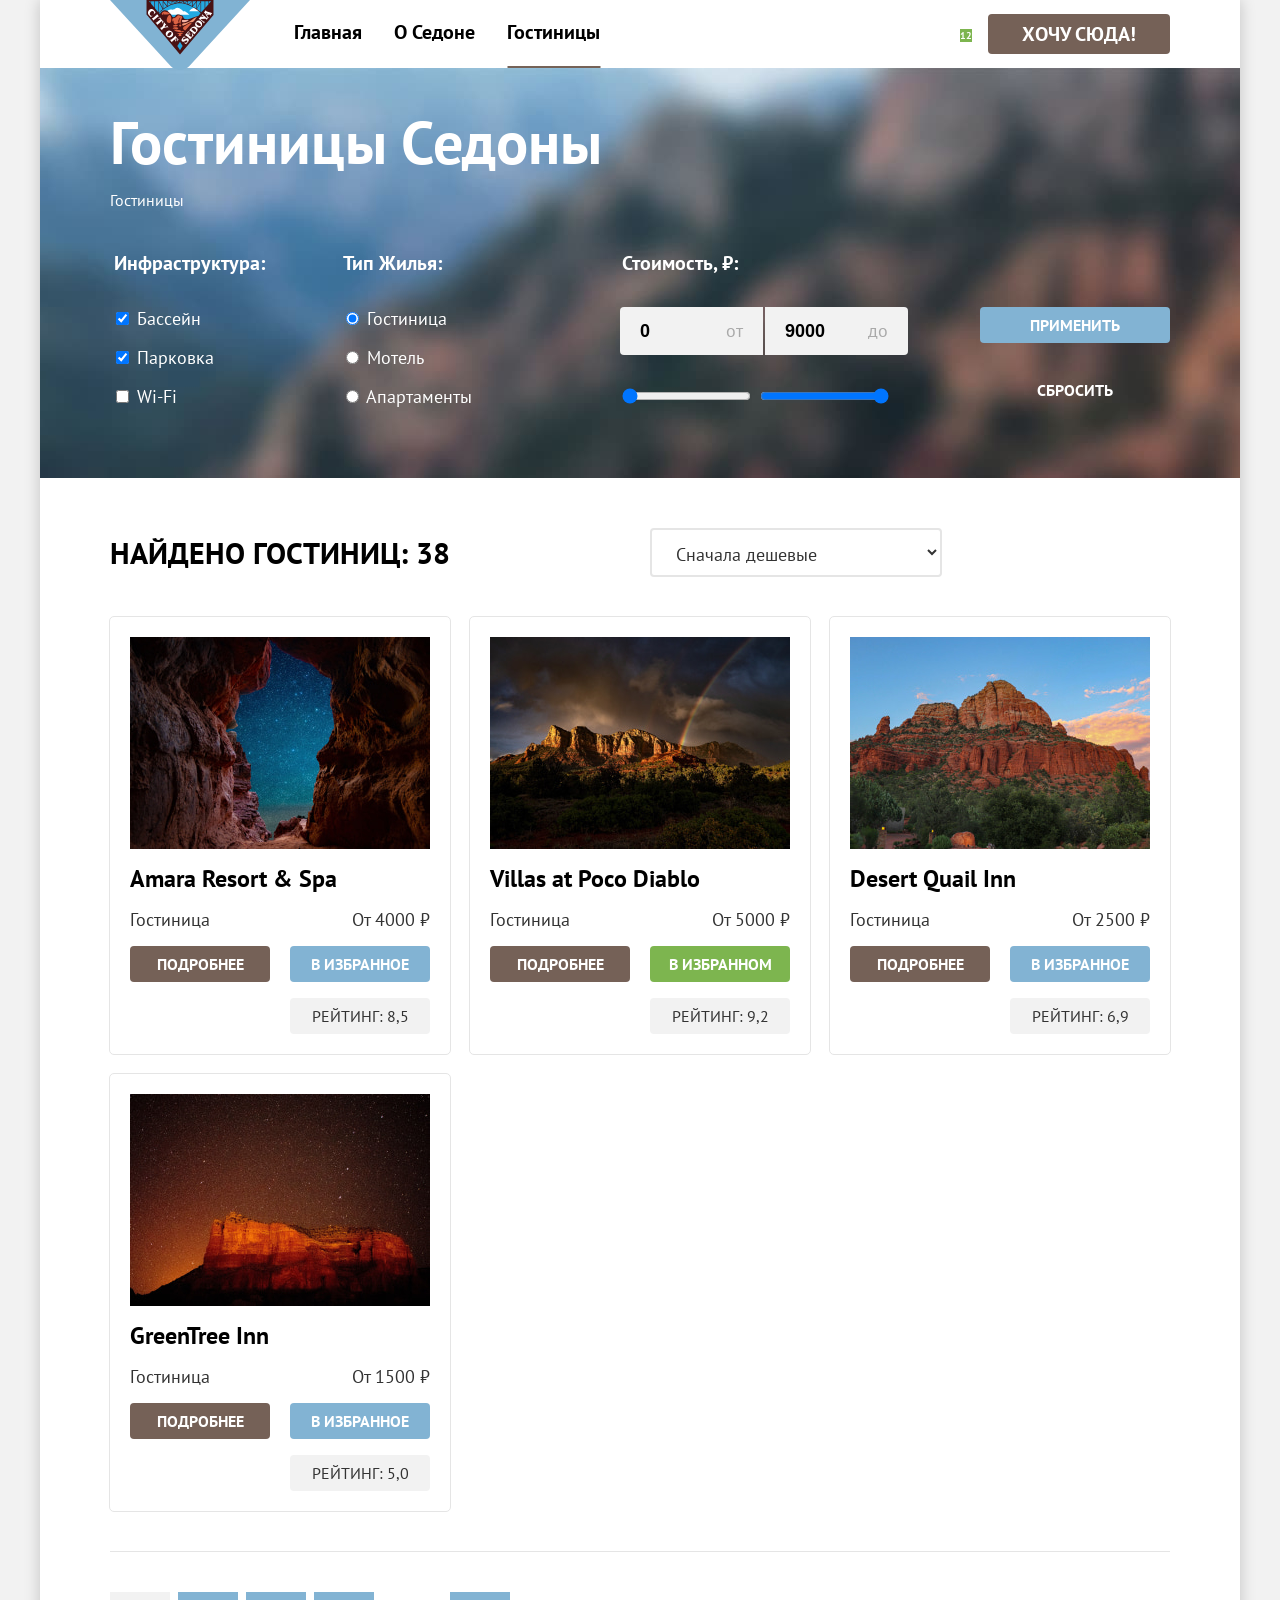
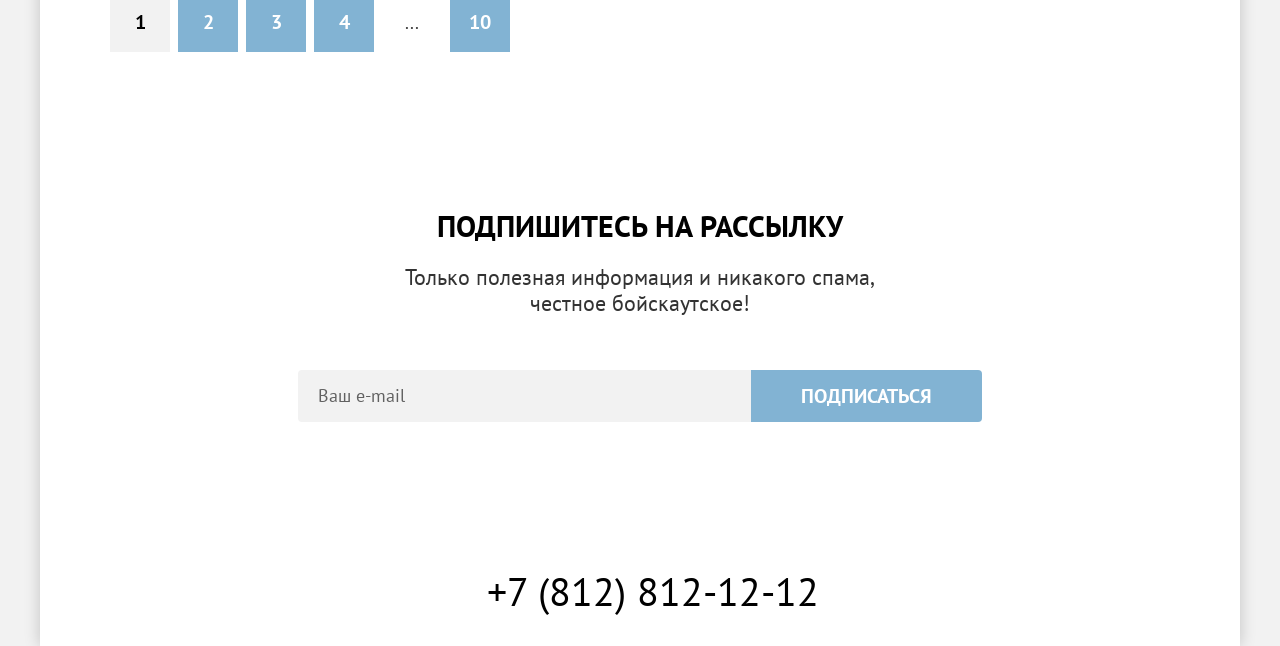
==== commit df146e2a: "Строит мелкие сетки на гридах" ====
--- a/catalog.html
+++ b/catalog.html
@@ -59,22 +59,25 @@
           <form class="catalog-filter" action="https://echo.htmlacademy.ru/" method="get">
             <fieldset class="filter-group">
               <legend class="filter-title">Инфраструктура:</legend>
+
               <ul class="filter-list">
                 <li class="filter-item">
-                  <label>
-                    <input type="checkbox" name="pool" checked>
+                  <label class="filter-label">
+                    <input class="filter-input" type="checkbox" name="pool" checked>
                     Бассейн
                   </label>
                 </li>
-                <li class="filter-item">
-                  <label>
-                    <input type="checkbox" name="parking" checked>
+
+                <li class="filter-item">
+                  <label class="filter-label">
+                    <input class="filter-input" type="checkbox" name="parking" checked>
                     Парковка
                   </label>
                 </li>
-                <li class="filter-item">
-                  <label>
-                    <input type="checkbox" name="wifi">
+
+                <li class="filter-item">
+                  <label class="filter-label">
+                    <input class="filter-input" type="checkbox" name="wifi">
                     Wi-Fi
                   </label>
                 </li>
@@ -83,50 +86,57 @@
 
             <fieldset class="filter-group">
               <legend class="filter-title">Тип жилья:</legend>
+
               <ul class="filter-list">
                 <li class="filter-item">
-                  <label>
-                    <input type="radio" name="housing" value="hotel" checked>
+                  <label class="filter-label">
+                    <input class="filter-input" type="radio" name="housing" value="hotel" checked>
                     Гостиница
                   </label>
                 </li>
-                <li class="filter-item">
-                  <label>
-                    <input type="radio" name="housing" value="motel">
+
+                <li class="filter-item">
+                  <label class="filter-label">
+                    <input class="filter-input" type="radio" name="housing" value="motel">
                     Мотель
                   </label>
                 </li>
-                <li class="filter-item">
-                  <label>
-                    <input type="radio" name="housing" value="apartments">
+
+                <li class="filter-item">
+                  <label class="filter-label">
+                    <input class="filter-input" type="radio" name="housing" value="apartments">
                     Апартаменты
                   </label>
                 </li>
               </ul>
             </fieldset>
 
-            <fieldset class="filter-group">
+            <fieldset class="filter-group filter-group-range">
               <legend class="filter-title">Стоимость, ₽:</legend>
-              <div class="price-inputs">
-                <label>
-                  <input type="number" name="price-min" value="0">
-                  <span class="price-label-from">от</span>
+
+              <div class="range-inputs">
+                <label class="range-field">
+                  <input class="range-input" type="number" name="price-min" value="0" min="0" max="9000">
+                  <span class="range-text">от</span>
                 </label>
-                <label>
-                  <input type="number" name="price-max" value="9000">
-                  <span class="price-label-to">до</span>
+
+                <label class="range-field">
+                  <input class="range-input" type="number" name="price-max" value="9000" min="0" max="9000">
+                  <span class="range-text">до</span>
                 </label>
               </div>
 
-              <div class="price-range">
-                <input type="range" min="0" max="9000" value="0">
-                <input type="range" min="0" max="9000" value="9000">
+              <div class="range-slider">
+                <div class="range-track"></div>
+
+                <input class="range-control range-control--min" type="range" min="0" max="9000" value="0" step="1">
+                <input class="range-control range-control--max" type="range" min="0" max="9000" value="9000" step="1">
               </div>
             </fieldset>
 
             <div class="filter-buttons">
-              <button class="button catalog-filter-button" type="submit">Применить</button>
-              <button class="button catalog-filter-reset" type="reset">Сбросить</button>
+              <button class="button filter-submit" type="submit">Применить</button>
+              <button class="button filter-reset" type="reset">Сбросить</button>
             </div>
           </form>
         </section>
@@ -160,7 +170,7 @@
           <ul class="hotel-list">
             <li class="hotel-card">
               <a class="hotel-link" href="#">
-                <img src="images/catalog/hotel_1.jpg" width="300" height="212"
+                <img class="hotel-image" src="images/catalog/hotel_1.jpg" width="300" height="212"
                      alt="Пещера с видом на ночное звёздное небо">
                 <h3 class="hotel-title">Amara Resort & Spa</h3>
               </a>
@@ -178,7 +188,7 @@
 
             <li class="hotel-card">
               <a class="hotel-link" href="#">
-                <img src="images/catalog/hotel_2.jpg" width="300" height="212" alt="Горный пейзаж на закате с радугой">
+                <img class="hotel-image" src="images/catalog/hotel_2.jpg" width="300" height="212" alt="Горный пейзаж на закате с радугой">
                 <h3 class="hotel-title">Villas at Poco Diablo</h3>
               </a>
               <p class="hotel-type">Гостиница</p>
@@ -195,7 +205,7 @@
 
             <li class="hotel-card">
               <a class="hotel-link" href="#">
-                <img src="images/catalog/hotel_3.jpg" width="300" height="212"
+                <img class="hotel-image" src="images/catalog/hotel_3.jpg" width="300" height="212"
                      alt="Красные скалы Седоны на фоне голубого неба">
                 <h3 class="hotel-title">Desert Quail Inn</h3>
               </a>
@@ -213,7 +223,7 @@
 
             <li class="hotel-card">
               <a class="hotel-link" href="#">
-                <img src="images/catalog/hotel_4.jpg" width="300" height="212"
+                <img class="hotel-image" src="images/catalog/hotel_4.jpg" width="300" height="212"
                      alt="Скала Седоны под звёздным ночным небом">
                 <h3 class="hotel-title">GreenTree Inn</h3>
               </a>
--- a/styles/styles.css
+++ b/styles/styles.css
@@ -20,7 +20,6 @@
 
 body {
   margin: 0;
-  padding: 0 40px;
   height: 100%;
   font-family: "PT Sans", sans-serif;
   font-size: 18px;
@@ -47,6 +46,23 @@
   height: auto;
 }
 
+.button {
+  padding: 8px;
+  font-family: inherit;
+  font-size: 16px;
+  line-height: 20px;
+  font-weight: 700;
+  text-align: center;
+  color: #FFFFFF;
+  background-color: #756157;
+  text-transform: uppercase;
+  text-decoration: none;
+  border: none;
+  border-radius: 4px;
+  cursor: pointer;
+  outline: none;
+}
+
 .page-wrapper {
   display: flex;
   flex-direction: column;
@@ -58,15 +74,17 @@
 }
 
 .main-header {
+  position: relative;
   display: flex;
   justify-content: space-between;
+  column-gap: 28px;
   padding: 0 70px;
 }
 
 .logo {
   width: 140px;
   height: 70px;
-  margin-right: 28px;
+  margin-bottom: -6px;
 }
 
 .main-container {
@@ -93,6 +111,7 @@
 }
 
 .main-nav-link {
+  position: relative;
   display: block;
   padding: 20px 16px;
   font-size: 20px;
@@ -102,9 +121,21 @@
   text-decoration: none;
 }
 
+.main-nav-link-current::after {
+  content: "";
+  position: absolute;
+  bottom: 0;
+  left: 50%;
+  transform: translateX(-50%);
+  width: calc(100% - 32px);
+  height: 2px;
+  background-color: #756257;
+}
+
 .main-nav-link.button {
   align-self: center;
   padding: 8px 34px;
+  color: #FFFFFF;
 }
 
 .nav-menu {
@@ -120,21 +151,6 @@
   font-size: 10px;
   color: #FFFFFF;
   background-color: #7DB54F;
-}
-
-.button {
-  padding: 8px 26px;
-  font-family: inherit;
-  font-size: 16px;
-  line-height: 20px;
-  font-weight: 700;
-  text-align: center;
-  color: #FFFFFF;
-  background-color: #756157;
-  text-transform: uppercase;
-  text-decoration: none;
-  border: none;
-  outline: none;
 }
 
 .hero {
@@ -181,13 +197,17 @@
 .advantages-subtitle {
   max-width: 175px;
   margin: 0;
-  margin-bottom: 62px;
+  margin-bottom: 52px;
   font-size: 24px;
   line-height: 28px;
   text-align: center;
   text-transform: uppercase;
   word-break: break-word;
   color: #000000;
+}
+
+.advantages-item-accent .advantages-subtitle {
+  color: #FFFFFF;
 }
 
 .advantages-description {
@@ -232,6 +252,7 @@
   display: flex;
   flex-direction: column;
   align-items: center;
+  row-gap: 10px;
   padding: 102px 85px;
 }
 
@@ -366,15 +387,31 @@
   line-height: 26px;
 }
 
+.newsletter-form {
+  display: flex;
+}
+
 .newsletter-button {
   padding: 8px 50px;
   font-size: 20px;
   line-height: 36px;
   background-color: #82B3D3;
+  border-top-left-radius: 0;
+  border-bottom-left-radius: 0;
 }
 
 .newsletter-form input[type="email"] {
+  flex-grow: 1;
+  padding: 14px 20px;
   font-family: "PT Sans", sans-serif;
+  font-size: 18px;
+  line-height: 24px;
+  color: rgba(0, 0, 0, 0.6);
+  background-color: #F2F2F2;
+  border: none;
+  border-radius: 4px;
+  border-top-right-radius: 0;
+  border-bottom-right-radius: 0;
 }
 .newsletter-form input[type="email"]::placeholder {
   font-family: "PT Sans", sans-serif;
@@ -441,6 +478,7 @@
 }
 
 .breadcrumbs {
+  display: flex;
   margin: 0;
   margin-bottom: 40px;
   padding: 0;
@@ -456,38 +494,115 @@
 .catalog-filter {
   display: flex;
   justify-content: space-between;
+  column-gap: 70px;
+}
+
+.filter-group {
+  display: flex;
+  flex-direction: column;
+  min-width: 150px;
+  padding: 0;
+  border: none;
+}
+
+.filter-group-range {
+  width: 288px;
+  margin-left: auto;
+  justify-content: space-between;
 }
 
 .filter-title {
+  margin-bottom: 32px;
   font-size: 20px;
   line-height: 24px;
   font-weight: 700;
   text-transform: capitalize;
 }
 
+.filter-list {
+  display: flex;
+  flex-direction: column;
+  row-gap: 16px;
+  margin: 0;
+  padding: 0;
+  list-style: none;
+}
+
 .filter-item {
   font-size: 18px;
   line-height: 23px;
 }
 
-.price-inputs input[type="number"] {
+.range-inputs {
+  display: flex;
+  justify-content: space-between;
+  column-gap: 2px;
+}
+
+.range-input {
+  grid-column: 1 / -1;
+  grid-row: 1 / -1;
+  padding: 12px 40px 12px 20px;
   font-weight: 700;
   font-size: 18px;
   line-height: 24px;
-}
-
-.price-label-from,
-.price-label-to {
+  background-color: #F2F2F2;
+  border: none;
+  border-radius: 4px;
+}
+
+.range-input[name="price-min"] {
+  border-top-right-radius: 0;
+  border-bottom-right-radius: 0;
+}
+
+.range-input[name="price-max"] {
+  border-top-left-radius: 0;
+  border-bottom-left-radius: 0;
+}
+
+/* Chrome, Safari, Edge */
+.range-input[type="number"]::-webkit-outer-spin-button,
+.range-input[type="number"]::-webkit-inner-spin-button {
+  -webkit-appearance: none;
+  margin: 0;
+}
+
+/* Firefox */
+.range-input[type="number"] {
+  -moz-appearance: textfield;
+}
+
+.range-field {
+  display: grid;
+  flex-grow: 1;
+}
+
+.range-text {
+  margin-right: 20px;
+  grid-column: 1 / -1;
+  grid-row: 1 / -1;
+  justify-self: end;
+  align-self: center;
   font-size: 18px;
   line-height: 24px;
   color: rgba(0, 0, 0, 0.3);
 }
 
-.catalog-filter-button {
+.filter-buttons {
+  display: flex;
+  flex-direction: column;
+  flex-basis: 190px;
+  column-gap: 16px;
+  margin-top: 56px;
+}
+
+.filter-submit {
   background-color: #82B3D3;
 }
 
-.catalog-filter-reset {
+.filter-reset {
+  margin-top: auto;
   background-color: transparent;
 }
 
@@ -537,22 +652,51 @@
 }
 
 .hotel-list {
+  display: grid;
+  grid-template-columns: repeat(3, 340px);
+  gap: 20px;
   margin: 0;
   margin-bottom: 40px;
   padding: 40px 0;
   list-style: none;
+  border-bottom: 1px solid #E5E5E5;
+}
+
+.hotel-card {
+  display: grid;
+  grid-template-columns: repeat(2, 140px);
+  grid-template-rows: 1fr;
+  column-gap: 20px;
+  row-gap: 16px;
+  padding: 20px;
+  border-radius: 4px;
+  outline: 1px solid #E5E5E5;
 }
 
 .hotel-link {
+  grid-column: 1 / -1;
+  display: flex;
+  flex-direction: column;
+  row-gap: 16px;
   color: #000000;
   text-decoration: none;
 }
 
 .hotel-title {
+  margin: 0;
   font-size: 24px;
   line-height: 28px;
 }
 
+.hotel-type {
+  margin: 0;
+}
+
+.hotel-price {
+  margin: 0;
+  justify-self: end;
+}
+
 .hotel-favorite {
   background-color: #82B3D3;
 }
@@ -562,15 +706,20 @@
 }
 
 .hotel-rating {
+  margin: 0;
+  padding: 8px;
   font-size: 16px;
   line-height: 20px;
   text-transform: uppercase;
+  text-align: center;
+  align-self: center;
   background-color: #F2F2F2;
+  border-radius: 4px;
 }
 
 .pagination {
   display: flex;
-  column-gap: 8px;
+  gap: 8px;
   margin: 0;
   padding: 0;
   list-style: none;
@@ -585,6 +734,7 @@
 }
 
 .pagination-link {
+  padding: 5px;
   align-self: stretch;
   flex-grow: 1;
   display: flex;
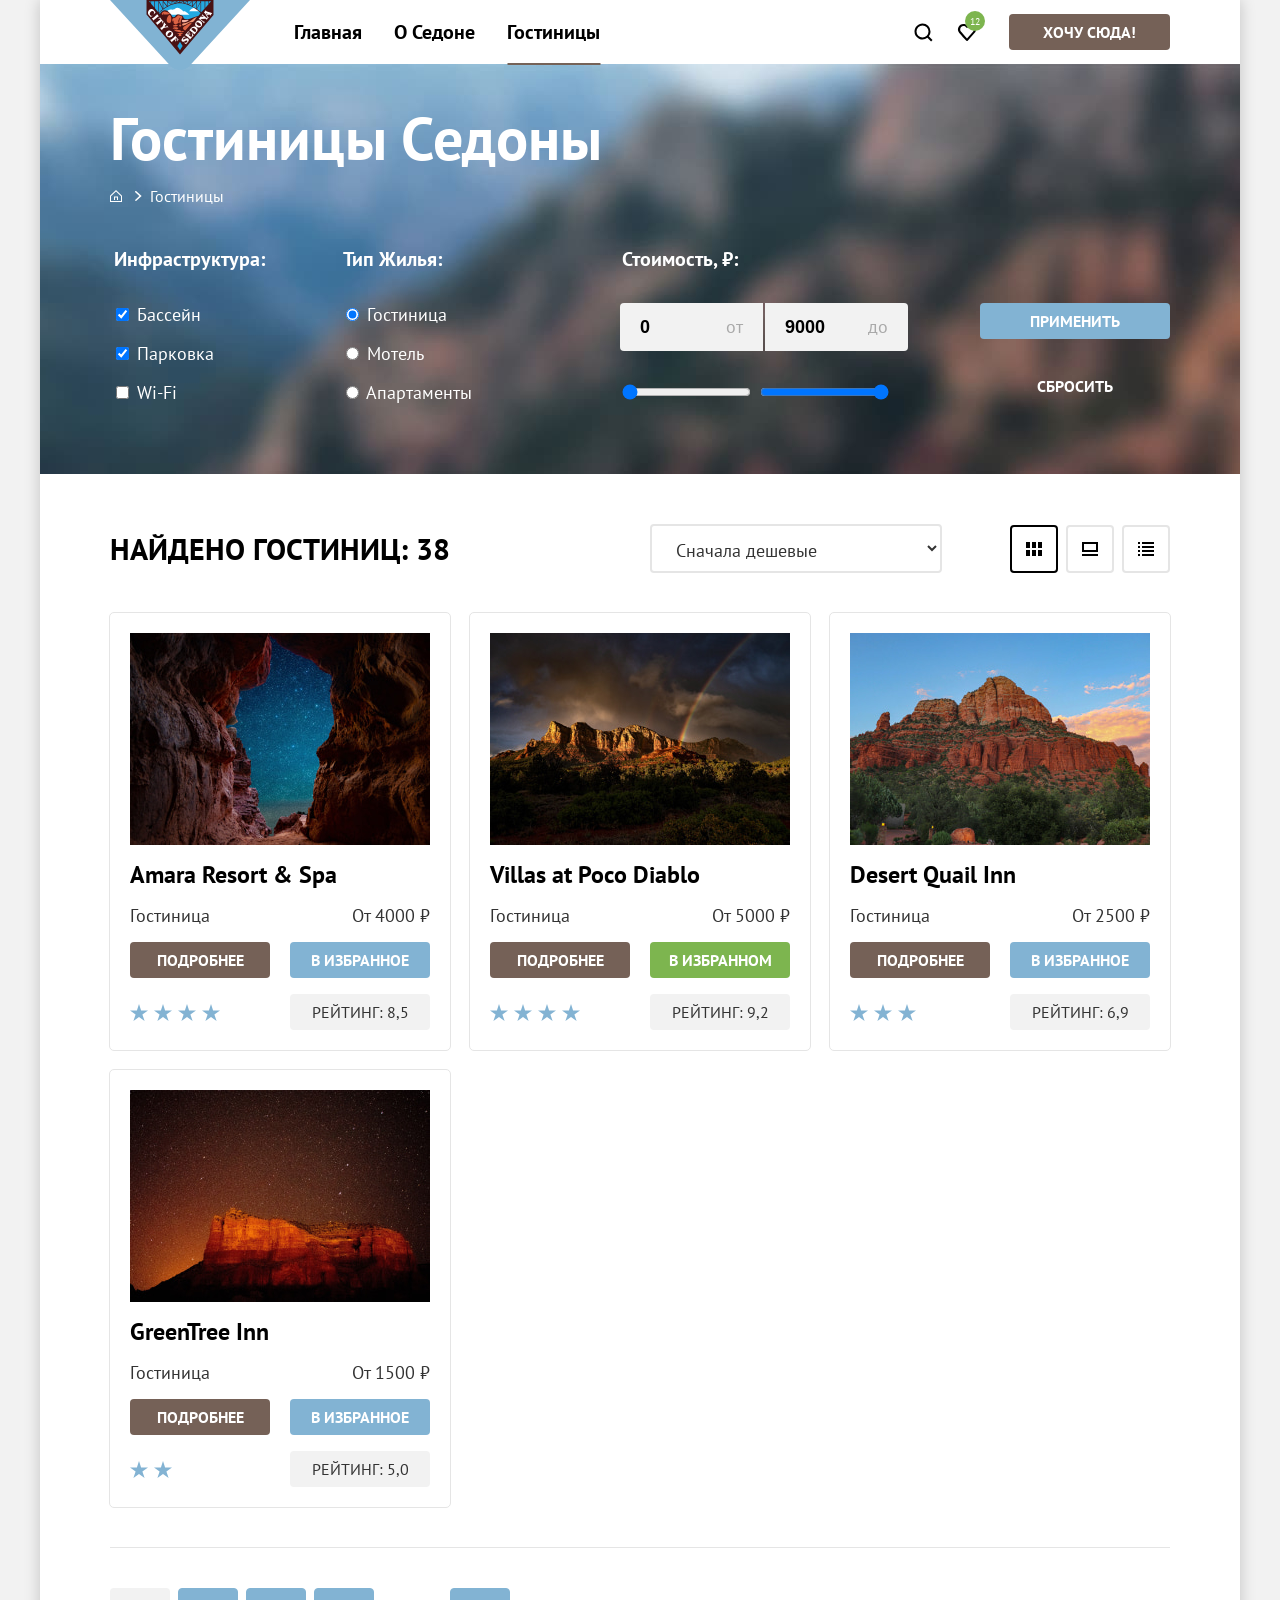
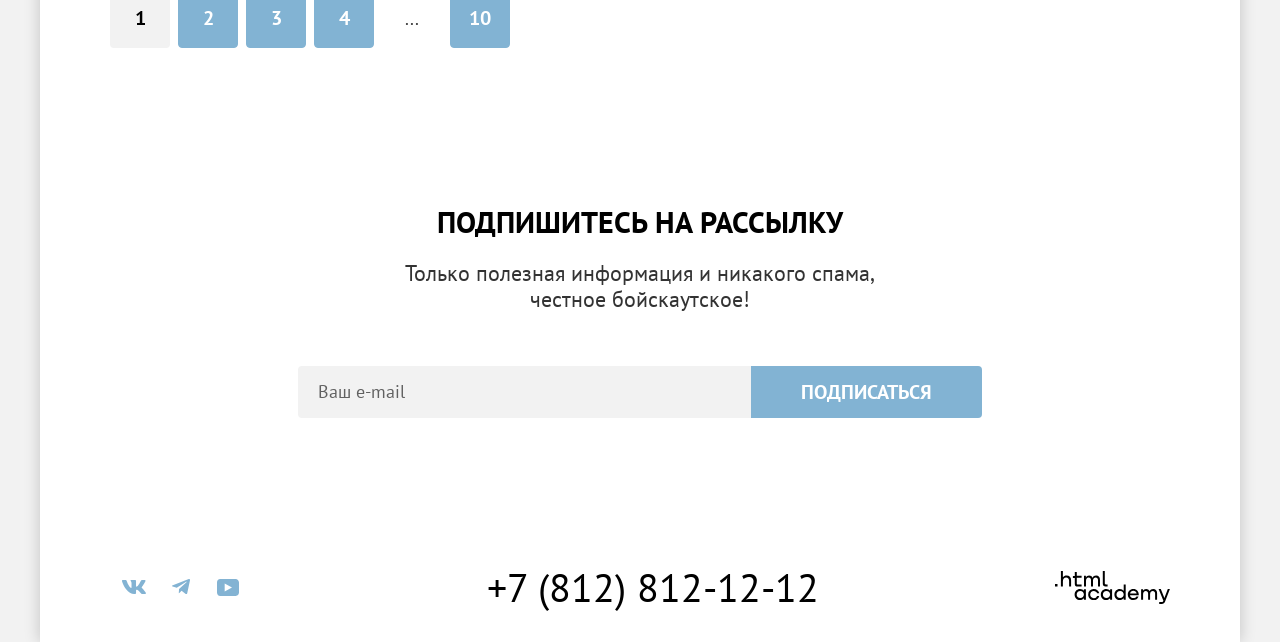
==== commit 6d4db234: "Добавляет декоративные элементы для всех страниц" ====
--- a/catalog.html
+++ b/catalog.html
@@ -23,20 +23,21 @@
               <a class="main-nav-link main-nav-link-current" href="#">Гостиницы</a>
             </li>
           </ul>
+
           <ul class="main-nav-list user-menu">
-            <li class="main-nav-item">
-              <a class="main-nav-link user-menu-search" href="#">
+            <li class="user-menu-item">
+              <a class="user-menu-link user-menu-link-search" href="#">
                 <span class="visually-hidden">Поиск</span>
               </a>
             </li>
-            <li class="main-nav-item">
-              <a class="main-nav-link user-menu-favorites" href="#">
+            <li class="user-menu-item">
+              <a class="user-menu-link user-menu-link-favorites" href="#">
                 <span class="visually-hidden">В избранном</span>
                 <span class="favorites-count">12</span>
               </a>
             </li>
-            <li class="main-nav-item">
-              <a class="main-nav-link button" href="#">Хочу сюда!</a>
+            <li class="user-menu-item">
+              <a class="user-menu-link user-menu-button button" href="#">Хочу сюда!</a>
             </li>
           </ul>
         </nav>
@@ -47,7 +48,11 @@
           <h1 class="catalog-title">Гостиницы Седоны</h1>
           <ul class="breadcrumbs">
             <li class="breadcrumbs-item">
-              <a class="breadcrumbs-link" href="index.html">
+              <a class="breadcrumbs-link breadcrumbs-link-main" href="index.html">
+                <svg xmlns="http://www.w3.org/2000/svg" width="12" height="12" fill="none" viewBox="0 0 12 12">
+                  <path fill="#fff" d="M6 0 0 5.8V12h12V5.8zm5 11H1V6.2l5-4.8 5 4.8z"/>
+                  <path fill="#fff" d="M4 10h1V7.5h2V10h1V6.5H4z"/>
+                </svg>
                 <span class="visually-hidden">Главная</span>
               </a>
             </li>
@@ -116,12 +121,12 @@
 
               <div class="range-inputs">
                 <label class="range-field">
-                  <input class="range-input" type="number" name="price-min" value="0" min="0" max="9000">
+                  <input class="range-input range-input-min" type="number" name="price-min" value="0" min="0" max="9000">
                   <span class="range-text">от</span>
                 </label>
 
                 <label class="range-field">
-                  <input class="range-input" type="number" name="price-max" value="9000" min="0" max="9000">
+                  <input class="range-input range-input-max" type="number" name="price-max" value="9000" min="0" max="9000">
                   <span class="range-text">до</span>
                 </label>
               </div>
@@ -155,13 +160,13 @@
             </select>
 
             <div class="catalog-view">
-              <a class="view-button view-button-active view-tile" href="catalog.html?view=tile">
+              <a class="view-button view-button-active view-button-tile" href="catalog.html?view=tile">
                 <span class="visually-hidden">Показать плиткой</span>
               </a>
-              <a class="view-button view-card" href="catalog.html?view=card">
+              <a class="view-button view-button-card" href="catalog.html?view=card">
                 <span class="visually-hidden">Показать карточками</span>
               </a>
-              <a class="view-button view-list" href="catalog.html?view=list">
+              <a class="view-button view-button-list" href="catalog.html?view=list">
                 <span class="visually-hidden">Показать списком</span>
               </a>
             </div>
@@ -178,7 +183,7 @@
               <p class="hotel-price">От 4000 ₽</p>
               <a class="button hotel-more" href="#">Подробнее</a>
               <a class="button hotel-favorite" href="#">В избранное</a>
-              <div class="hotel-stars hotel-stars-4">
+              <div class="hotel-stars hotel-stars-4" role="img" aria-label="Звёздный рейтинг 4 из 5">
                 <span class="visually-hidden">4 звезды</span>
               </div>
               <p class="hotel-rating">
@@ -195,7 +200,7 @@
               <p class="hotel-price">От 5000 ₽</p>
               <a class="button hotel-more" href="#">Подробнее</a>
               <a class="button hotel-favorite hotel-favorite-added" href="#">В избранном</a>
-              <div class="hotel-stars hotel-stars-4">
+              <div class="hotel-stars hotel-stars-4" role="img" aria-label="Звёздный рейтинг 4 из 5">
                 <span class="visually-hidden">4 звезды</span>
               </div>
               <p class="hotel-rating">
@@ -213,7 +218,7 @@
               <p class="hotel-price">От 2500 ₽</p>
               <a class="button hotel-more" href="#">Подробнее</a>
               <a class="button hotel-favorite" href="#">В избранное</a>
-              <div class="hotel-stars hotel-stars-3">
+              <div class="hotel-stars hotel-stars-3" role="img" aria-label="Звёздный рейтинг 3 из 5">
                 <span class="visually-hidden">3 звезды</span>
               </div>
               <p class="hotel-rating">
@@ -231,7 +236,7 @@
               <p class="hotel-price">От 1500 ₽</p>
               <a class="button hotel-more" href="#">Подробнее</a>
               <a class="button hotel-favorite" href="#">В избранное</a>
-              <div class="hotel-stars hotel-stars-2">
+              <div class="hotel-stars hotel-stars-2" role="img" aria-label="Звёздный рейтинг 2 из 5">
                 <span class="visually-hidden">2 звезды</span>
               </div>
               <p class="hotel-rating">
@@ -283,25 +288,40 @@
       </main>
 
       <footer class="footer" data-test="footer">
-        <ul class="footer-social-list">
-          <li class="footer-social-item">
-            <a class="footer-social-link footer-social-link-vk" href="https://vk.com/htmlacademy">
+        <ul class="social">
+          <li class="social-item">
+            <a class="social-link" href="https://vk.com/htmlacademy">
+              <svg class="social-icon" aria-hidden="true" focusable="false" xmlns="http://www.w3.org/2000/svg" width="24" height="14" fill="currentColor" viewBox="0 0 24 14">
+                <path fill-rule="evenodd" d="M23.45.95c.17-.55 0-.95-.8-.95h-2.62c-.67 0-.98.35-1.14.73 0 0-1.34 3.2-3.23 5.27-.61.6-.89.8-1.22.8-.17 0-.42-.2-.42-.74V.95c0-.66-.18-.95-.74-.95H9.15c-.42 0-.67.3-.67.6 0 .61.95.76 1.05 2.5v3.8c0 .84-.16.99-.5.99-.88 0-3.05-3.21-4.33-6.89-.25-.71-.5-1-1.17-1H.9C.15 0 0 .35 0 .73c0 .68.89 4.07 4.14 8.55C6.32 12.34 9.38 14 12.16 14c1.67 0 1.88-.37 1.88-1v-2.32c0-.73.16-.88.69-.88.38 0 1.05.2 2.61 1.67C19.11 13.22 19.4 14 20.41 14h2.62c.75 0 1.13-.37.91-1.1-.24-.72-1.09-1.77-2.21-3.02-.62-.7-1.53-1.47-1.81-1.86-.4-.49-.28-.7 0-1.14 0 0 3.2-4.43 3.53-5.93" clip-rule="evenodd"/>
+              </svg>
               <span class="visually-hidden">ВКонтакте</span>
             </a>
           </li>
-          <li class="footer-social-item">
-            <a class="footer-social-link footer-social-link-telegram" href="https://t.me/htmlacademy">
+
+          <li class="social-item">
+            <a class="social-link" href="https://t.me/htmlacademy">
+              <svg class="social-icon" aria-hidden="true" focusable="false" xmlns="http://www.w3.org/2000/svg" width="18" height="16" fill="currentColor" viewBox="0 0 18 16">
+                <path d="M16.79.1.84 6.25c-1.09.43-1.08 1.04-.2 1.31l4.1 1.28 9.47-5.98c.44-.27.85-.12.52.18L7.05 9.96l-.28 4.22c.41 0 .6-.19.83-.41l1.99-1.93 4.13 3.05c.77.42 1.31.2 1.5-.7l2.72-12.8c.28-1.12-.43-1.62-1.16-1.3"/>
+              </svg>
               <span class="visually-hidden">Telegram</span>
             </a>
           </li>
-          <li class="footer-social-item">
-            <a class="footer-social-link footer-social-link-youtube" href="https://www.youtube.com/user/htmlacademyru">
+
+          <li class="social-item">
+            <a class="social-link" href="https://www.youtube.com/user/htmlacademyru">
+              <svg class="social-icon" aria-hidden="true" focusable="false" xmlns="http://www.w3.org/2000/svg" width="22" height="17" fill="currentColor" viewBox="0 0 22 17">
+                <path d="M18.6 0H3.18C1.31 0 0 1.6 0 3.4v10.1C0 15.4 1.31 17 3.17 17h15.66c1.64 0 3.17-1.6 3.17-3.4V3.4C21.78 1.6 20.47 0 18.6 0M7.67 12.54V4.46L15 8.5z"/>
+              </svg>
               <span class="visually-hidden">YouTube</span>
             </a>
           </li>
         </ul>
+
         <a class="footer-phone" href="tel:+78128121212">+7 (812) 812-12-12</a>
         <a class="footer-logo" href="https://htmlacademy.ru/intensive/htmlcss">
+          <svg class="footer-logo-icon" role="img" aria-label="логотип HTML Academy" aria-hidden="true" focusable="false" xmlns="http://www.w3.org/2000/svg" width="115" height="33" fill="currentColor" viewBox="0 0 115 33">
+            <path d="M0 12.9v2.6h2.5v-2.6zM11.6 4.5c-1.6 0-2.8.7-3.6 1.7h-.1V0h-2v15.5h2v-5.3c0-2.1 1.3-3.6 3.3-3.6 1.8 0 2.9 1.4 2.9 3.2v5.7h2V9.4c.1-3-1.8-4.9-4.5-4.9M26.6 4.8h-4.8V1.1h-2v3.8h-1.9v2h1.9v6c0 1.7 1 2.7 2.7 2.7h4.1v-2h-3.7c-.7 0-1.1-.4-1.1-1.1V6.8h4.8zM41.1 4.6c-1.6 0-2.9.8-3.5 2.1h-.1c-.6-1.2-1.8-2.1-3.4-2.1-1.4 0-2.5.8-3.1 1.8h-.1V4.8H29v10.6h2V10c0-2 1-3.5 2.6-3.5 1.5 0 2.4 1 2.4 2.6v6.3h2V9.8c0-2.4 1.4-3.3 2.6-3.3 1.5 0 2.4 1 2.4 2.6v6.3h2V8.9c.1-2.5-1.4-4.3-3.9-4.3M47.8 12.7c0 1.7 1 2.7 2.8 2.7h2v-2h-1.7c-.7 0-1.1-.4-1.1-1.1V0h-2zM28.9 19.7c-.9-1.1-2.2-1.8-3.9-1.8-3.1 0-5.4 2.3-5.4 5.6s2.3 5.6 5.4 5.6c1.8 0 3-.8 3.8-1.9h.1v1.6h2V18.2h-2zm-3.6 7.4c-2.2 0-3.6-1.6-3.6-3.6s1.4-3.6 3.6-3.6 3.6 1.6 3.6 3.6c0 1.9-1.4 3.6-3.6 3.6M44.2 22c-.5-2.4-2.6-4.1-5.4-4.1a5.4 5.4 0 0 0-5.6 5.6c0 3.1 2.2 5.6 5.6 5.6 2.8 0 4.9-1.8 5.4-4.2h-2.1a3.4 3.4 0 0 1-3.3 2.3c-2.2 0-3.6-1.6-3.6-3.6s1.4-3.6 3.6-3.6c1.6 0 2.8 1 3.3 2.2h2.1zM55.1 19.7c-.9-1.1-2.2-1.8-3.9-1.8-3.1 0-5.4 2.3-5.4 5.6s2.3 5.6 5.4 5.6c1.8 0 3-.8 3.8-1.9h.1v1.6h2V18.2h-2zm-3.6 7.4c-2.2 0-3.6-1.6-3.6-3.6s1.4-3.6 3.6-3.6 3.6 1.6 3.6 3.6c0 1.9-1.5 3.6-3.6 3.6M68.7 19.8c-.9-1.1-2.2-1.9-3.9-1.9-3.1 0-5.4 2.3-5.4 5.6s2.2 5.6 5.4 5.6c1.7 0 3-.8 3.8-1.8h.1v1.5h2V13.4h-2zm-3.6 7.3c-2.2 0-3.6-1.6-3.6-3.6s1.4-3.6 3.6-3.6 3.6 1.6 3.6 3.6c-.1 2-1.5 3.6-3.6 3.6M78.3 17.9c-3.3 0-5.5 2.5-5.5 5.6 0 3 2.1 5.6 5.5 5.6 2.5 0 4.5-1.3 5.2-3.6h-2.1c-.5 1-1.6 1.6-3 1.6-1.9 0-3.3-1.3-3.4-2.9h8.8c.2-3.6-2-6.3-5.5-6.3m0 1.9c1.7 0 3 1 3.3 2.6h-6.5c.3-1.5 1.5-2.6 3.2-2.6M98.2 17.9c-1.6 0-2.9.8-3.6 2h-.1c-.6-1.2-1.8-2-3.4-2-1.4 0-2.5.7-3.1 1.8v-1.5h-1.9v10.6h2v-5.4c0-2 1-3.4 2.6-3.5 1.5 0 2.4 1 2.4 2.6v6.3h2v-5.6c0-2.4 1.4-3.3 2.6-3.3 1.5 0 2.4 1 2.4 2.6v6.3h2v-6.5c.1-2.6-1.4-4.4-3.9-4.4M109.4 27l-3.6-8.9h-2.2l4.8 11.6c-.3.9-.7 1.2-1.7 1.2h-2.5v2h2.5c1.8 0 2.8-.8 3.5-2.6l4.7-12.2h-2.1z"/>
+          </svg>
           <span class="visually-hidden">HTML Academy</span>
         </a>
       </footer>
--- a/styles/styles.css
+++ b/styles/styles.css
@@ -47,6 +47,8 @@
 }
 
 .button {
+  display: inline-block;
+  appearance: none;
   padding: 8px;
   font-family: inherit;
   font-size: 16px;
@@ -60,7 +62,19 @@
   border: none;
   border-radius: 4px;
   cursor: pointer;
-  outline: none;
+  transition:
+    background-color 0.25s ease-in-out,
+    color 0.25s ease-in-out;
+}
+
+.button:hover,
+.button:focus {
+  background-color: #615048;
+}
+
+.button:active {
+  color: rgba(255, 255, 255, 0.3);
+  background-color: #756157;
 }
 
 .page-wrapper {
@@ -70,7 +84,7 @@
   min-height: 100%;
   margin: 0 auto;
   background-color: #FFFFFF;
-  box-shadow: 0 0 15px 0 #00000033;
+  box-shadow: 0 0 15px 0 rgba(0, 0, 0, 0.2);
 }
 
 .main-header {
@@ -119,12 +133,22 @@
   font-weight: 700;
   color: #000000;
   text-decoration: none;
+  transition: color 0.25s ease-in-out;
+}
+
+.main-nav-link:hover,
+.main-nav-link:focus {
+  color: #756157;
+}
+
+.main-nav-link:active {
+  color: rgba(117, 97, 87, 0.3);
 }
 
 .main-nav-link-current::after {
   content: "";
   position: absolute;
-  bottom: 0;
+  bottom: -1px;
   left: 50%;
   transform: translateX(-50%);
   width: calc(100% - 32px);
@@ -144,13 +168,67 @@
 }
 
 .user-menu {
+  display: flex;
   max-width: 300px;
 }
 
+.user-menu-item {
+  display: flex;
+  min-width: 44px;
+}
+
+.user-menu-link {
+  transition: opacity 0.25s ease-in-out;
+}
+
+.user-menu-link:hover,
+.user-menu-link:focus {
+  opacity: 0.6;
+}
+
+.user-menu-link:active {
+  opacity: 0.3;
+}
+
+.user-menu-link-search {
+  box-sizing: border-box;
+  min-width: 44px;
+  background-image: url("../images/icons/search.svg");
+  background-repeat: no-repeat;
+  background-position: center;
+  background-size: 20px;
+}
+
+.user-menu-link-favorites {
+  position: relative;
+  box-sizing: border-box;
+  min-width: 44px;
+  background-image: url("../images/icons/heart.svg");
+  background-repeat: no-repeat;
+  background-position: center;
+  background-size: 20px;
+}
+
 .favorites-count {
+  position: absolute;
+  top: 11px;
+  right: 4px;
+  display: flex;
+  justify-content: center;
+  align-items: center;
+  width: 20px;
+  height: 20px;
+  border-radius: 50%;
   font-size: 10px;
   color: #FFFFFF;
   background-color: #7DB54F;
+}
+
+.user-menu-button {
+  margin-left: 20px;
+  padding: 8px 34px;
+  align-self: center;
+  height: auto;
 }
 
 .hero {
@@ -164,8 +242,8 @@
   background-size: 100% auto, cover;
   background-repeat: no-repeat;
   background-position:
-    left bottom,
-    left top;
+    center bottom,
+    center top;
 }
 
 .advantages {
@@ -195,6 +273,7 @@
 }
 
 .advantages-subtitle {
+  position: relative;
   max-width: 175px;
   margin: 0;
   margin-bottom: 52px;
@@ -204,6 +283,21 @@
   text-transform: uppercase;
   word-break: break-word;
   color: #000000;
+}
+
+.advantages-subtitle::after {
+  content: "";
+  position: absolute;
+  bottom: -30px;
+  left: 50%;
+  transform: translateX(-50%);
+  width: 60px;
+  height: 2px;
+  background-color: rgba(0, 0, 0, 0.3);
+}
+
+.advantages-item-accent .advantages-subtitle::after {
+  background-color: rgba(255, 255, 255, 0.3);
 }
 
 .advantages-item-accent .advantages-subtitle {
@@ -313,6 +407,7 @@
 }
 
 .services-subtitle {
+  position: relative;
   margin: 0;
   margin-bottom: 30px;
   padding-top: 102px;
@@ -320,6 +415,31 @@
   line-height: 28px;
   text-transform: uppercase;
   color: #000000;
+}
+
+.services-subtitle::before {
+  content: "";
+  position: absolute;
+  left: 50%;
+  bottom: 58px;
+  width: 75px;
+  height: 72px;
+  transform: translateX(-50%);
+  background-repeat: no-repeat;
+  background-position: bottom center;
+  background-size: contain;
+}
+
+.services-subtitle-housing::before {
+  background-image: url("../images/icons/housing.svg");
+}
+
+.services-subtitle-food::before {
+  background-image: url("../images/icons/food.svg");
+}
+
+.services-subtitle-gift::before {
+  background-image: url("../images/icons/gift.svg");
 }
 
 .services-description {
@@ -398,6 +518,16 @@
   background-color: #82B3D3;
   border-top-left-radius: 0;
   border-bottom-left-radius: 0;
+}
+
+.newsletter-button:hover,
+.newsletter-button:focus {
+  background-color: #68A2CA;
+}
+
+.newsletter-button:active {
+  color: rgba(255, 255, 255, 0.3);
+  background-color: #82B3D3;
 }
 
 .newsletter-form input[type="email"] {
@@ -413,6 +543,7 @@
   border-top-right-radius: 0;
   border-bottom-right-radius: 0;
 }
+
 .newsletter-form input[type="email"]::placeholder {
   font-family: "PT Sans", sans-serif;
   font-size: 18px;
@@ -428,7 +559,7 @@
   padding: 40px 70px 30px;
 }
 
-.footer-social-list {
+.social {
   display: flex;
   flex-wrap: wrap;
   margin: 0;
@@ -436,15 +567,31 @@
   list-style: none;
 }
 
-.footer-social-item {
+.social-item {
   width: 47px;
   height: 50px;
 }
 
-.footer-social-link {
-  display: block;
+.social-link {
+  display: flex;
+  justify-content: center;
+  align-items: center;
   width: 100%;
   height: 100%;
+  color: #83B3D3;
+}
+
+.social-icon {
+  transition: color 0.25s ease-in-out;
+}
+
+.social-link:hover .social-icon,
+.social-link:focus .social-icon{
+  color: #68A2CA;
+}
+
+.social-link:active .social-icon {
+  color: rgba(104, 162, 202, 0.3);
 }
 
 .footer-phone {
@@ -452,11 +599,35 @@
   line-height: 48px;
   color: #000000;
   text-decoration: none;
+  transition: color 0.25s ease-in-out;
+}
+
+.footer-phone:hover,
+.footer-phone:focus {
+  color: #756157;
+}
+
+.footer-phone:active {
+  color: rgba(117, 97, 87, 0.3);
 }
 
 .footer-logo {
   width: 115px;
   height: 33px;
+}
+
+.footer-logo-icon {
+  color: #000000;
+  transition: color 0.25s ease-in-out;
+}
+
+.footer-logo:hover .footer-logo-icon,
+.footer-logo:focus .footer-logo-icon {
+  color: #756157;
+}
+
+.footer-logo:active .footer-logo-icon {
+  color: rgba(117, 97, 87, 0.3);
 }
 
 .catalog-header {
@@ -479,16 +650,42 @@
 
 .breadcrumbs {
   display: flex;
+  column-gap: 28px;
   margin: 0;
   margin-bottom: 40px;
   padding: 0;
   list-style: none;
+}
+
+.breadcrumbs-item {
+  position: relative;
+}
+
+.breadcrumbs-item:not(:last-child)::after {
+  content: "";
+  position: absolute;
+  top: 50%;
+  right: -20px;
+  width: 7px;
+  height: 10px;
+  transform: translateY(-50%);
+  background-image: url("../images/icons/chevron-right.svg");
+  background-repeat: no-repeat;
+  background-position: center;
 }
 
 .breadcrumbs-link {
   font-size: 16px;
   color: inherit;
   text-decoration: none;
+}
+
+.breadcrumbs-link:hover {
+  opacity: 0.6;
+}
+
+.breadcrumbs-link:active {
+  opacity: 0.3;
 }
 
 .catalog-filter {
@@ -551,12 +748,12 @@
   border-radius: 4px;
 }
 
-.range-input[name="price-min"] {
+.range-input-min {
   border-top-right-radius: 0;
   border-bottom-right-radius: 0;
 }
 
-.range-input[name="price-max"] {
+.range-input-max {
   border-top-left-radius: 0;
   border-bottom-left-radius: 0;
 }
@@ -601,8 +798,32 @@
   background-color: #82B3D3;
 }
 
+.filter-submit:hover,
+.filter-submit:focus {
+  background-color: #68A2CA;
+}
+
+.filter-submit:active {
+  color: rgba(255, 255, 255, 0.3);
+  background-color: #82B3D3;
+}
+
 .filter-reset {
   margin-top: auto;
+  background-color: transparent;
+  transition:
+    background-color 0.25s ease-in-out,
+    color 0.25s ease-in-out;
+}
+
+.filter-reset:hover,
+.filter-reset:focus {
+  background-color: transparent;
+  color: rgba(255, 255, 255, 0.6)
+}
+
+.filter-reset:active {
+  color: rgba(255, 255, 255, 0.3);
   background-color: transparent;
 }
 
@@ -637,6 +858,18 @@
   border-radius: 4px;
   color: inherit;
   background-color: #FFFFFF;
+  cursor: pointer;
+  transition: border-color 0.25s ease-in-out;
+}
+
+.catalog-sort:hover,
+.catalog-sort:focus {
+  border-color: #68A2CA;
+}
+
+.catalog-sort:focus {
+  border-color: #68A2CA;
+  outline: none;
 }
 
 .catalog-view {
@@ -649,6 +882,36 @@
   box-sizing: border-box;
   width: 48px;
   height: 48px;
+  border: 2px solid #E5E5E5;
+  border-radius: 4px;
+  background-repeat: no-repeat;
+  background-position: center;
+  transition: border-color 0.25s ease-in-out;
+}
+
+.view-button:hover {
+  border-color: #000000;
+}
+
+.view-button-active {
+  border-color: #000000;
+}
+
+.view-button:focus {
+  outline: none;
+  border-color: #68A2CA;
+}
+
+.view-button-tile {
+  background-image: url("../images/icons/view-tile.svg");
+}
+
+.view-button-card {
+  background-image: url("../images/icons/view-card.svg");
+}
+
+.view-button-list {
+  background-image: url("../images/icons/view-list.svg");
 }
 
 .hotel-list {
@@ -701,8 +964,89 @@
   background-color: #82B3D3;
 }
 
+.hotel-favorite:hover,
+.hotel-favorite:focus {
+  background-color: #68A2CA;
+}
+.hotel-favorite:active {
+  color: rgba(255, 255, 255, 0.3);
+  background-color: #82B3D3;
+}
+
 .hotel-favorite-added {
   background-color: #7DB54F;
+}
+
+.hotel-favorite-added:hover,
+.hotel-favorite-added:focus {
+  background-color: #6C9E42;
+}
+
+.hotel-favorite-added:active {
+  color: rgba(255, 255, 255, 0.3);
+  background-color: #7DB54F;
+}
+
+.hotel-stars {
+  align-self: center;
+  height: 17px;
+  background-repeat: no-repeat;
+  background-size: contain;
+}
+
+.hotel-stars-1 {
+  background-image:
+    url("../images/icons/star.svg");
+  background-position:
+    0 0;
+}
+
+.hotel-stars-2 {
+  background-image:
+    url("../images/icons/star.svg"),
+    url("../images/icons/star.svg");
+  background-position:
+    0 0,
+    24px 0;
+}
+
+.hotel-stars-3 {
+  background-image:
+    url("../images/icons/star.svg"),
+    url("../images/icons/star.svg"),
+    url("../images/icons/star.svg");
+  background-position:
+    0 0,
+    24px 0,
+    48px 0;
+}
+
+.hotel-stars-4 {
+  background-image:
+    url("../images/icons/star.svg"),
+    url("../images/icons/star.svg"),
+    url("../images/icons/star.svg"),
+    url("../images/icons/star.svg");
+  background-position:
+    0 0,
+    24px 0,
+    48px 0,
+    72px 0;
+}
+
+.hotel-stars-5 {
+  background-image:
+    url("../images/icons/star.svg"),
+    url("../images/icons/star.svg"),
+    url("../images/icons/star.svg"),
+    url("../images/icons/star.svg"),
+    url("../images/icons/star.svg");
+  background-position:
+    0 0,
+    24px 0,
+    48px 0,
+    72px 0,
+    96px 0;
 }
 
 .hotel-rating {
@@ -745,10 +1089,28 @@
   font-weight: 700;
   color: #FFFFFF;
   text-decoration: none;
+  border: 1px solid #82B3D3;
+  border-radius: 4px;
   background-color: #82B3D3;
+  transition:
+    background-color 0.25s ease-in-out,
+    color 0.25s ease-in-out,
+    border-color 0.25s ease-in-out;
+}
+
+.pagination-link:hover,
+.pagination-link:focus {
+  background-color: #68A2CA;
+  border: 1px solid #82B3D3;
+}
+
+.pagination-link:active {
+  color: rgba(255, 255, 255, 0.3);
+  background-color: #82B3D3;
 }
 
 .pagination-current .pagination-link {
+  border: none;
   color: #000000;
   background-color: #F2F2F2;
 }
@@ -762,3 +1124,9 @@
 .catalog-newsletter h2 {
   color: #000000;
 }
+
+.button:disabled {
+  color: #FFFFFF;
+  background-color: #E5E5E5;
+  cursor: default;
+}
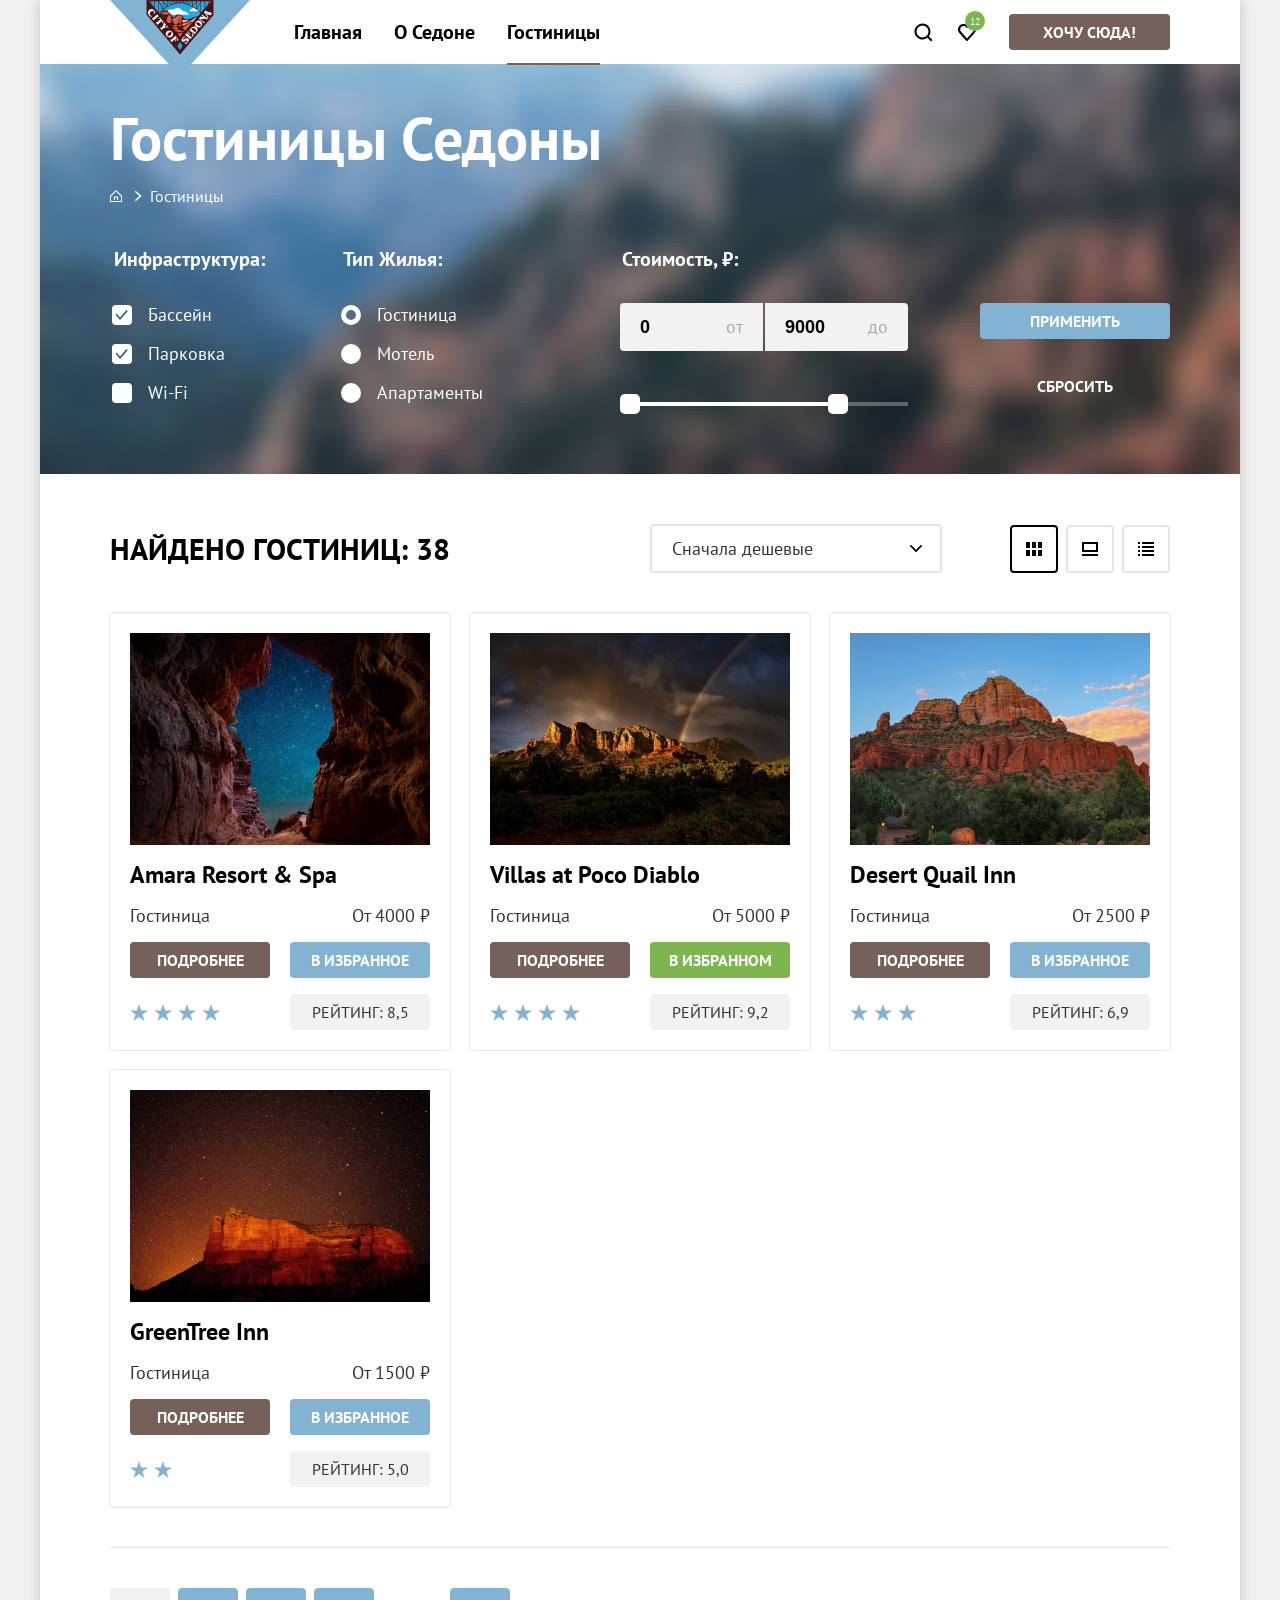
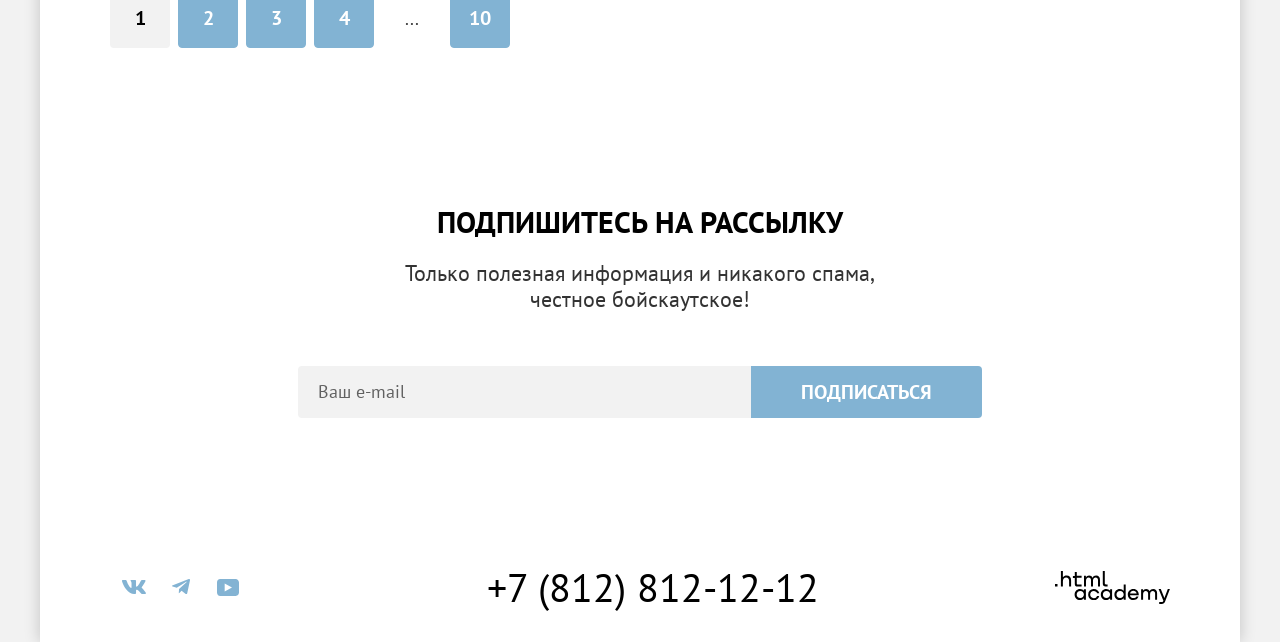
==== commit fd48c091: "Завершает верстку всех компонентов" ====
--- a/catalog.html
+++ b/catalog.html
@@ -3,6 +3,7 @@
   <head>
     <meta charset="utf-8">
     <title>Седона - Гостиницы</title>
+    <link rel="icon" href="favicon.svg" type="image/svg+xml">
     <link rel="stylesheet" href="styles/styles.css">
   </head>
   <body>
@@ -12,7 +13,7 @@
           <img src="images/logo.svg" width="140" height="70" alt="Логотип Седоны">
         </a>
         <nav class="main-nav">
-          <ul class="main-nav-list">
+          <ul class="main-nav-list nav-menu">
             <li class="main-nav-item">
               <a class="main-nav-link" href="index.html">Главная</a>
             </li>
@@ -20,7 +21,7 @@
               <a class="main-nav-link" href="#">О Седоне</a>
             </li>
             <li class="main-nav-item">
-              <a class="main-nav-link main-nav-link-current" href="#">Гостиницы</a>
+              <a class="main-nav-link main-nav-link-current" aria-current="page" href="#">Гостиницы</a>
             </li>
           </ul>
 
@@ -68,22 +69,25 @@
               <ul class="filter-list">
                 <li class="filter-item">
                   <label class="filter-label">
-                    <input class="filter-input" type="checkbox" name="pool" checked>
-                    Бассейн
-                  </label>
-                </li>
-
-                <li class="filter-item">
-                  <label class="filter-label">
-                    <input class="filter-input" type="checkbox" name="parking" checked>
-                    Парковка
-                  </label>
-                </li>
-
-                <li class="filter-item">
-                  <label class="filter-label">
-                    <input class="filter-input" type="checkbox" name="wifi">
-                    Wi-Fi
+                    <input class="filter-input visually-hidden" type="checkbox" name="pool" checked>
+                    <span class="filter-mark"></span>
+                    <span class="filter-text">Бассейн</span>
+                  </label>
+                </li>
+
+                <li class="filter-item">
+                  <label class="filter-label">
+                    <input class="filter-input visually-hidden" type="checkbox" name="parking" checked>
+                    <span class="filter-mark"></span>
+                    <span class="filter-text">Парковка</span>
+                  </label>
+                </li>
+
+                <li class="filter-item">
+                  <label class="filter-label">
+                    <input class="filter-input visually-hidden" type="checkbox" name="wifi">
+                    <span class="filter-mark"></span>
+                    <span class="filter-text">Wi-Fi</span>
                   </label>
                 </li>
               </ul>
@@ -95,22 +99,25 @@
               <ul class="filter-list">
                 <li class="filter-item">
                   <label class="filter-label">
-                    <input class="filter-input" type="radio" name="housing" value="hotel" checked>
-                    Гостиница
-                  </label>
-                </li>
-
-                <li class="filter-item">
-                  <label class="filter-label">
-                    <input class="filter-input" type="radio" name="housing" value="motel">
-                    Мотель
-                  </label>
-                </li>
-
-                <li class="filter-item">
-                  <label class="filter-label">
-                    <input class="filter-input" type="radio" name="housing" value="apartments">
-                    Апартаменты
+                    <input class="filter-input visually-hidden" type="radio" name="housing" value="hotel" checked>
+                    <span class="filter-mark"></span>
+                    <span class="filter-text">Гостиница</span>
+                  </label>
+                </li>
+
+                <li class="filter-item">
+                  <label class="filter-label">
+                    <input class="filter-input visually-hidden" type="radio" name="housing" value="motel">
+                    <span class="filter-mark"></span>
+                    <span class="filter-text">Мотель</span>
+                  </label>
+                </li>
+
+                <li class="filter-item">
+                  <label class="filter-label">
+                    <input class="filter-input visually-hidden" type="radio" name="housing" value="apartments">
+                    <span class="filter-mark"></span>
+                    <span class="filter-text">Апартаменты</span>
                   </label>
                 </li>
               </ul>
@@ -132,10 +139,12 @@
               </div>
 
               <div class="range-slider">
-                <div class="range-track"></div>
-
-                <input class="range-control range-control--min" type="range" min="0" max="9000" value="0" step="1">
-                <input class="range-control range-control--max" type="range" min="0" max="9000" value="9000" step="1">
+                <div class="range-track">
+                  <div class="range-progress" style="left: 0; right: 60px">
+                    <button class="range-control range-control-min" type="button"></button>
+                    <button class="range-control range-control-max" type="button"></button>
+                  </div>
+                </div>
               </div>
             </fieldset>
 
@@ -175,15 +184,15 @@
           <ul class="hotel-list">
             <li class="hotel-card">
               <a class="hotel-link" href="#">
-                <img class="hotel-image" src="images/catalog/hotel_1.jpg" width="300" height="212"
-                     alt="Пещера с видом на ночное звёздное небо">
+                <img class="hotel-image" src="images/catalog/hotel_1.jpg" width="300" height="212" alt="Пещера с видом на ночное звёздное небо">
                 <h3 class="hotel-title">Amara Resort & Spa</h3>
               </a>
               <p class="hotel-type">Гостиница</p>
               <p class="hotel-price">От 4000 ₽</p>
               <a class="button hotel-more" href="#">Подробнее</a>
               <a class="button hotel-favorite" href="#">В избранное</a>
-              <div class="hotel-stars hotel-stars-4" role="img" aria-label="Звёздный рейтинг 4 из 5">
+              <div class="hotel-stars hotel-stars-4" role="img"
+                   aria-label="Звёздный рейтинг 4 из 5">
                 <span class="visually-hidden">4 звезды</span>
               </div>
               <p class="hotel-rating">
@@ -199,8 +208,10 @@
               <p class="hotel-type">Гостиница</p>
               <p class="hotel-price">От 5000 ₽</p>
               <a class="button hotel-more" href="#">Подробнее</a>
-              <a class="button hotel-favorite hotel-favorite-added" href="#">В избранном</a>
-              <div class="hotel-stars hotel-stars-4" role="img" aria-label="Звёздный рейтинг 4 из 5">
+              <a class="button hotel-favorite hotel-favorite-added" href="#">В
+                избранном</a>
+              <div class="hotel-stars hotel-stars-4" role="img"
+                   aria-label="Звёздный рейтинг 4 из 5">
                 <span class="visually-hidden">4 звезды</span>
               </div>
               <p class="hotel-rating">
@@ -210,15 +221,15 @@
 
             <li class="hotel-card">
               <a class="hotel-link" href="#">
-                <img class="hotel-image" src="images/catalog/hotel_3.jpg" width="300" height="212"
-                     alt="Красные скалы Седоны на фоне голубого неба">
+                <img class="hotel-image" src="images/catalog/hotel_3.jpg" width="300" height="212" alt="Красные скалы Седоны на фоне голубого неба">
                 <h3 class="hotel-title">Desert Quail Inn</h3>
               </a>
               <p class="hotel-type">Гостиница</p>
               <p class="hotel-price">От 2500 ₽</p>
               <a class="button hotel-more" href="#">Подробнее</a>
               <a class="button hotel-favorite" href="#">В избранное</a>
-              <div class="hotel-stars hotel-stars-3" role="img" aria-label="Звёздный рейтинг 3 из 5">
+              <div class="hotel-stars hotel-stars-3" role="img"
+                   aria-label="Звёздный рейтинг 3 из 5">
                 <span class="visually-hidden">3 звезды</span>
               </div>
               <p class="hotel-rating">
@@ -228,15 +239,15 @@
 
             <li class="hotel-card">
               <a class="hotel-link" href="#">
-                <img class="hotel-image" src="images/catalog/hotel_4.jpg" width="300" height="212"
-                     alt="Скала Седоны под звёздным ночным небом">
+                <img class="hotel-image" src="images/catalog/hotel_4.jpg" width="300" height="212" alt="Скала Седоны под звёздным ночным небом">
                 <h3 class="hotel-title">GreenTree Inn</h3>
               </a>
               <p class="hotel-type">Гостиница</p>
               <p class="hotel-price">От 1500 ₽</p>
               <a class="button hotel-more" href="#">Подробнее</a>
               <a class="button hotel-favorite" href="#">В избранное</a>
-              <div class="hotel-stars hotel-stars-2" role="img" aria-label="Звёздный рейтинг 2 из 5">
+              <div class="hotel-stars hotel-stars-2" role="img"
+                   aria-label="Звёздный рейтинг 2 из 5">
                 <span class="visually-hidden">2 звезды</span>
               </div>
               <p class="hotel-rating">
@@ -279,10 +290,13 @@
               Только полезная информация и никакого спама, честное бойскаутское!
             </p>
           </div>
-          <form class="newsletter-form" action="https://echo.htmlacademy.ru/" method="post">
+          <form class="newsletter-form" action="https://echo.htmlacademy.ru/"
+                method="post">
             <label class="visually-hidden" for="newsletter-email">Ваш e-mail</label>
-            <input type="email" name="email" id="newsletter-email" placeholder="Ваш e-mail" required>
-            <button class="newsletter-button button" type="submit">Подписаться</button>
+            <input class="newsletter-email-field" type="email" name="email" id="newsletter-email"
+                   placeholder="Ваш e-mail" required>
+            <button class="newsletter-button button" type="submit">Подписаться
+            </button>
           </form>
         </section>
       </main>
@@ -291,8 +305,12 @@
         <ul class="social">
           <li class="social-item">
             <a class="social-link" href="https://vk.com/htmlacademy">
-              <svg class="social-icon" aria-hidden="true" focusable="false" xmlns="http://www.w3.org/2000/svg" width="24" height="14" fill="currentColor" viewBox="0 0 24 14">
-                <path fill-rule="evenodd" d="M23.45.95c.17-.55 0-.95-.8-.95h-2.62c-.67 0-.98.35-1.14.73 0 0-1.34 3.2-3.23 5.27-.61.6-.89.8-1.22.8-.17 0-.42-.2-.42-.74V.95c0-.66-.18-.95-.74-.95H9.15c-.42 0-.67.3-.67.6 0 .61.95.76 1.05 2.5v3.8c0 .84-.16.99-.5.99-.88 0-3.05-3.21-4.33-6.89-.25-.71-.5-1-1.17-1H.9C.15 0 0 .35 0 .73c0 .68.89 4.07 4.14 8.55C6.32 12.34 9.38 14 12.16 14c1.67 0 1.88-.37 1.88-1v-2.32c0-.73.16-.88.69-.88.38 0 1.05.2 2.61 1.67C19.11 13.22 19.4 14 20.41 14h2.62c.75 0 1.13-.37.91-1.1-.24-.72-1.09-1.77-2.21-3.02-.62-.7-1.53-1.47-1.81-1.86-.4-.49-.28-.7 0-1.14 0 0 3.2-4.43 3.53-5.93" clip-rule="evenodd"/>
+              <svg class="social-icon" aria-hidden="true" focusable="false"
+                   xmlns="http://www.w3.org/2000/svg" width="24" height="14"
+                   fill="currentColor" viewBox="0 0 24 14">
+                <path fill-rule="evenodd"
+                      d="M23.45.95c.17-.55 0-.95-.8-.95h-2.62c-.67 0-.98.35-1.14.73 0 0-1.34 3.2-3.23 5.27-.61.6-.89.8-1.22.8-.17 0-.42-.2-.42-.74V.95c0-.66-.18-.95-.74-.95H9.15c-.42 0-.67.3-.67.6 0 .61.95.76 1.05 2.5v3.8c0 .84-.16.99-.5.99-.88 0-3.05-3.21-4.33-6.89-.25-.71-.5-1-1.17-1H.9C.15 0 0 .35 0 .73c0 .68.89 4.07 4.14 8.55C6.32 12.34 9.38 14 12.16 14c1.67 0 1.88-.37 1.88-1v-2.32c0-.73.16-.88.69-.88.38 0 1.05.2 2.61 1.67C19.11 13.22 19.4 14 20.41 14h2.62c.75 0 1.13-.37.91-1.1-.24-.72-1.09-1.77-2.21-3.02-.62-.7-1.53-1.47-1.81-1.86-.4-.49-.28-.7 0-1.14 0 0 3.2-4.43 3.53-5.93"
+                      clip-rule="evenodd"/>
               </svg>
               <span class="visually-hidden">ВКонтакте</span>
             </a>
@@ -300,17 +318,24 @@
 
           <li class="social-item">
             <a class="social-link" href="https://t.me/htmlacademy">
-              <svg class="social-icon" aria-hidden="true" focusable="false" xmlns="http://www.w3.org/2000/svg" width="18" height="16" fill="currentColor" viewBox="0 0 18 16">
-                <path d="M16.79.1.84 6.25c-1.09.43-1.08 1.04-.2 1.31l4.1 1.28 9.47-5.98c.44-.27.85-.12.52.18L7.05 9.96l-.28 4.22c.41 0 .6-.19.83-.41l1.99-1.93 4.13 3.05c.77.42 1.31.2 1.5-.7l2.72-12.8c.28-1.12-.43-1.62-1.16-1.3"/>
+              <svg class="social-icon" aria-hidden="true" focusable="false"
+                   xmlns="http://www.w3.org/2000/svg" width="18" height="16"
+                   fill="currentColor" viewBox="0 0 18 16">
+                <path
+                  d="M16.79.1.84 6.25c-1.09.43-1.08 1.04-.2 1.31l4.1 1.28 9.47-5.98c.44-.27.85-.12.52.18L7.05 9.96l-.28 4.22c.41 0 .6-.19.83-.41l1.99-1.93 4.13 3.05c.77.42 1.31.2 1.5-.7l2.72-12.8c.28-1.12-.43-1.62-1.16-1.3"/>
               </svg>
               <span class="visually-hidden">Telegram</span>
             </a>
           </li>
 
           <li class="social-item">
-            <a class="social-link" href="https://www.youtube.com/user/htmlacademyru">
-              <svg class="social-icon" aria-hidden="true" focusable="false" xmlns="http://www.w3.org/2000/svg" width="22" height="17" fill="currentColor" viewBox="0 0 22 17">
-                <path d="M18.6 0H3.18C1.31 0 0 1.6 0 3.4v10.1C0 15.4 1.31 17 3.17 17h15.66c1.64 0 3.17-1.6 3.17-3.4V3.4C21.78 1.6 20.47 0 18.6 0M7.67 12.54V4.46L15 8.5z"/>
+            <a class="social-link"
+               href="https://www.youtube.com/user/htmlacademyru">
+              <svg class="social-icon" aria-hidden="true" focusable="false"
+                   xmlns="http://www.w3.org/2000/svg" width="22" height="17"
+                   fill="currentColor" viewBox="0 0 22 17">
+                <path
+                  d="M18.6 0H3.18C1.31 0 0 1.6 0 3.4v10.1C0 15.4 1.31 17 3.17 17h15.66c1.64 0 3.17-1.6 3.17-3.4V3.4C21.78 1.6 20.47 0 18.6 0M7.67 12.54V4.46L15 8.5z"/>
               </svg>
               <span class="visually-hidden">YouTube</span>
             </a>
@@ -319,8 +344,12 @@
 
         <a class="footer-phone" href="tel:+78128121212">+7 (812) 812-12-12</a>
         <a class="footer-logo" href="https://htmlacademy.ru/intensive/htmlcss">
-          <svg class="footer-logo-icon" role="img" aria-label="логотип HTML Academy" aria-hidden="true" focusable="false" xmlns="http://www.w3.org/2000/svg" width="115" height="33" fill="currentColor" viewBox="0 0 115 33">
-            <path d="M0 12.9v2.6h2.5v-2.6zM11.6 4.5c-1.6 0-2.8.7-3.6 1.7h-.1V0h-2v15.5h2v-5.3c0-2.1 1.3-3.6 3.3-3.6 1.8 0 2.9 1.4 2.9 3.2v5.7h2V9.4c.1-3-1.8-4.9-4.5-4.9M26.6 4.8h-4.8V1.1h-2v3.8h-1.9v2h1.9v6c0 1.7 1 2.7 2.7 2.7h4.1v-2h-3.7c-.7 0-1.1-.4-1.1-1.1V6.8h4.8zM41.1 4.6c-1.6 0-2.9.8-3.5 2.1h-.1c-.6-1.2-1.8-2.1-3.4-2.1-1.4 0-2.5.8-3.1 1.8h-.1V4.8H29v10.6h2V10c0-2 1-3.5 2.6-3.5 1.5 0 2.4 1 2.4 2.6v6.3h2V9.8c0-2.4 1.4-3.3 2.6-3.3 1.5 0 2.4 1 2.4 2.6v6.3h2V8.9c.1-2.5-1.4-4.3-3.9-4.3M47.8 12.7c0 1.7 1 2.7 2.8 2.7h2v-2h-1.7c-.7 0-1.1-.4-1.1-1.1V0h-2zM28.9 19.7c-.9-1.1-2.2-1.8-3.9-1.8-3.1 0-5.4 2.3-5.4 5.6s2.3 5.6 5.4 5.6c1.8 0 3-.8 3.8-1.9h.1v1.6h2V18.2h-2zm-3.6 7.4c-2.2 0-3.6-1.6-3.6-3.6s1.4-3.6 3.6-3.6 3.6 1.6 3.6 3.6c0 1.9-1.4 3.6-3.6 3.6M44.2 22c-.5-2.4-2.6-4.1-5.4-4.1a5.4 5.4 0 0 0-5.6 5.6c0 3.1 2.2 5.6 5.6 5.6 2.8 0 4.9-1.8 5.4-4.2h-2.1a3.4 3.4 0 0 1-3.3 2.3c-2.2 0-3.6-1.6-3.6-3.6s1.4-3.6 3.6-3.6c1.6 0 2.8 1 3.3 2.2h2.1zM55.1 19.7c-.9-1.1-2.2-1.8-3.9-1.8-3.1 0-5.4 2.3-5.4 5.6s2.3 5.6 5.4 5.6c1.8 0 3-.8 3.8-1.9h.1v1.6h2V18.2h-2zm-3.6 7.4c-2.2 0-3.6-1.6-3.6-3.6s1.4-3.6 3.6-3.6 3.6 1.6 3.6 3.6c0 1.9-1.5 3.6-3.6 3.6M68.7 19.8c-.9-1.1-2.2-1.9-3.9-1.9-3.1 0-5.4 2.3-5.4 5.6s2.2 5.6 5.4 5.6c1.7 0 3-.8 3.8-1.8h.1v1.5h2V13.4h-2zm-3.6 7.3c-2.2 0-3.6-1.6-3.6-3.6s1.4-3.6 3.6-3.6 3.6 1.6 3.6 3.6c-.1 2-1.5 3.6-3.6 3.6M78.3 17.9c-3.3 0-5.5 2.5-5.5 5.6 0 3 2.1 5.6 5.5 5.6 2.5 0 4.5-1.3 5.2-3.6h-2.1c-.5 1-1.6 1.6-3 1.6-1.9 0-3.3-1.3-3.4-2.9h8.8c.2-3.6-2-6.3-5.5-6.3m0 1.9c1.7 0 3 1 3.3 2.6h-6.5c.3-1.5 1.5-2.6 3.2-2.6M98.2 17.9c-1.6 0-2.9.8-3.6 2h-.1c-.6-1.2-1.8-2-3.4-2-1.4 0-2.5.7-3.1 1.8v-1.5h-1.9v10.6h2v-5.4c0-2 1-3.4 2.6-3.5 1.5 0 2.4 1 2.4 2.6v6.3h2v-5.6c0-2.4 1.4-3.3 2.6-3.3 1.5 0 2.4 1 2.4 2.6v6.3h2v-6.5c.1-2.6-1.4-4.4-3.9-4.4M109.4 27l-3.6-8.9h-2.2l4.8 11.6c-.3.9-.7 1.2-1.7 1.2h-2.5v2h2.5c1.8 0 2.8-.8 3.5-2.6l4.7-12.2h-2.1z"/>
+          <svg class="footer-logo-icon" role="img" aria-label="логотип HTML Academy"
+               aria-hidden="true" focusable="false"
+               xmlns="http://www.w3.org/2000/svg" width="115" height="33"
+               fill="currentColor" viewBox="0 0 115 33">
+            <path
+              d="M0 12.9v2.6h2.5v-2.6zM11.6 4.5c-1.6 0-2.8.7-3.6 1.7h-.1V0h-2v15.5h2v-5.3c0-2.1 1.3-3.6 3.3-3.6 1.8 0 2.9 1.4 2.9 3.2v5.7h2V9.4c.1-3-1.8-4.9-4.5-4.9M26.6 4.8h-4.8V1.1h-2v3.8h-1.9v2h1.9v6c0 1.7 1 2.7 2.7 2.7h4.1v-2h-3.7c-.7 0-1.1-.4-1.1-1.1V6.8h4.8zM41.1 4.6c-1.6 0-2.9.8-3.5 2.1h-.1c-.6-1.2-1.8-2.1-3.4-2.1-1.4 0-2.5.8-3.1 1.8h-.1V4.8H29v10.6h2V10c0-2 1-3.5 2.6-3.5 1.5 0 2.4 1 2.4 2.6v6.3h2V9.8c0-2.4 1.4-3.3 2.6-3.3 1.5 0 2.4 1 2.4 2.6v6.3h2V8.9c.1-2.5-1.4-4.3-3.9-4.3M47.8 12.7c0 1.7 1 2.7 2.8 2.7h2v-2h-1.7c-.7 0-1.1-.4-1.1-1.1V0h-2zM28.9 19.7c-.9-1.1-2.2-1.8-3.9-1.8-3.1 0-5.4 2.3-5.4 5.6s2.3 5.6 5.4 5.6c1.8 0 3-.8 3.8-1.9h.1v1.6h2V18.2h-2zm-3.6 7.4c-2.2 0-3.6-1.6-3.6-3.6s1.4-3.6 3.6-3.6 3.6 1.6 3.6 3.6c0 1.9-1.4 3.6-3.6 3.6M44.2 22c-.5-2.4-2.6-4.1-5.4-4.1a5.4 5.4 0 0 0-5.6 5.6c0 3.1 2.2 5.6 5.6 5.6 2.8 0 4.9-1.8 5.4-4.2h-2.1a3.4 3.4 0 0 1-3.3 2.3c-2.2 0-3.6-1.6-3.6-3.6s1.4-3.6 3.6-3.6c1.6 0 2.8 1 3.3 2.2h2.1zM55.1 19.7c-.9-1.1-2.2-1.8-3.9-1.8-3.1 0-5.4 2.3-5.4 5.6s2.3 5.6 5.4 5.6c1.8 0 3-.8 3.8-1.9h.1v1.6h2V18.2h-2zm-3.6 7.4c-2.2 0-3.6-1.6-3.6-3.6s1.4-3.6 3.6-3.6 3.6 1.6 3.6 3.6c0 1.9-1.5 3.6-3.6 3.6M68.7 19.8c-.9-1.1-2.2-1.9-3.9-1.9-3.1 0-5.4 2.3-5.4 5.6s2.2 5.6 5.4 5.6c1.7 0 3-.8 3.8-1.8h.1v1.5h2V13.4h-2zm-3.6 7.3c-2.2 0-3.6-1.6-3.6-3.6s1.4-3.6 3.6-3.6 3.6 1.6 3.6 3.6c-.1 2-1.5 3.6-3.6 3.6M78.3 17.9c-3.3 0-5.5 2.5-5.5 5.6 0 3 2.1 5.6 5.5 5.6 2.5 0 4.5-1.3 5.2-3.6h-2.1c-.5 1-1.6 1.6-3 1.6-1.9 0-3.3-1.3-3.4-2.9h8.8c.2-3.6-2-6.3-5.5-6.3m0 1.9c1.7 0 3 1 3.3 2.6h-6.5c.3-1.5 1.5-2.6 3.2-2.6M98.2 17.9c-1.6 0-2.9.8-3.6 2h-.1c-.6-1.2-1.8-2-3.4-2-1.4 0-2.5.7-3.1 1.8v-1.5h-1.9v10.6h2v-5.4c0-2 1-3.4 2.6-3.5 1.5 0 2.4 1 2.4 2.6v6.3h2v-5.6c0-2.4 1.4-3.3 2.6-3.3 1.5 0 2.4 1 2.4 2.6v6.3h2v-6.5c.1-2.6-1.4-4.4-3.9-4.4M109.4 27l-3.6-8.9h-2.2l4.8 11.6c-.3.9-.7 1.2-1.7 1.2h-2.5v2h2.5c1.8 0 2.8-.8 3.5-2.6l4.7-12.2h-2.1z"/>
           </svg>
           <span class="visually-hidden">HTML Academy</span>
         </a>
--- a/styles/styles.css
+++ b/styles/styles.css
@@ -149,11 +149,10 @@
   content: "";
   position: absolute;
   bottom: -1px;
-  left: 50%;
-  transform: translateX(-50%);
-  width: calc(100% - 32px);
+  left: 16px;
+  right: 16px;
   height: 2px;
-  background-color: #756257;
+  background-color: #756157;
 }
 
 .main-nav-link.button {
@@ -178,16 +177,10 @@
 }
 
 .user-menu-link {
-  transition: opacity 0.25s ease-in-out;
-}
-
-.user-menu-link:hover,
-.user-menu-link:focus {
-  opacity: 0.6;
-}
-
-.user-menu-link:active {
-  opacity: 0.3;
+  transition:
+    background-color 0.25s ease-in-out,
+    color 0.25s ease-in-out,
+    opacity 0.25s ease-in-out;
 }
 
 .user-menu-link-search {
@@ -207,6 +200,18 @@
   background-repeat: no-repeat;
   background-position: center;
   background-size: 20px;
+}
+
+.user-menu-link-search:hover,
+.user-menu-link-search:focus,
+.user-menu-link-favorites:hover,
+.user-menu-link-favorites:focus {
+  opacity: 0.6;
+}
+
+.user-menu-link-search:active,
+.user-menu-link-favorites:active {
+  opacity: 0.3;
 }
 
 .favorites-count {
@@ -354,10 +359,6 @@
   order: 1;
 }
 
-.advantages-item-accent .advantages-title{
-  color: #FFFFFF;
-}
-
 .services {
   text-align: center;
 }
@@ -530,11 +531,10 @@
   background-color: #82B3D3;
 }
 
-.newsletter-form input[type="email"] {
+.newsletter-email-field {
   flex-grow: 1;
   padding: 14px 20px;
-  font-family: "PT Sans", sans-serif;
-  font-size: 18px;
+  font: inherit;
   line-height: 24px;
   color: rgba(0, 0, 0, 0.6);
   background-color: #F2F2F2;
@@ -542,14 +542,26 @@
   border-radius: 4px;
   border-top-right-radius: 0;
   border-bottom-right-radius: 0;
-}
-
-.newsletter-form input[type="email"]::placeholder {
+  transition:
+    background-color 0.25s ease-in-out,
+    outline 0.25s ease-in-out;
+}
+
+.newsletter-email-field:hover {
+  background-color: #E5E5E5;
+}
+
+.newsletter-email-field:focus {
+  background-color: #E5E5E5;
+  outline: 3px solid #83B3D3;
+  outline-offset: -3px;
+}
+
+.newsletter-email-field::placeholder {
   font-family: "PT Sans", sans-serif;
   font-size: 18px;
   line-height: 24px;
   color: rgba(0, 0, 0, 0.6);
-  background-color: #F2F2F2;
 }
 
 .footer {
@@ -730,6 +742,59 @@
   line-height: 23px;
 }
 
+.filter-label {
+  position: relative;
+  padding-left: 36px;
+  transition: opacity 0.25s ease-in-out;
+}
+
+.filter-label:hover {
+  opacity: 0.6;
+}
+
+.filter-label:active {
+  opacity: 0.3;
+}
+
+.filter-mark {
+  position: absolute;
+  left: 0;
+  top: 50%;
+  width: 20px;
+  aspect-ratio: 1;
+  background-color: #FFFFFF;
+  transform: translateY(-50%);
+}
+
+.filter-input[type="checkbox"] + .filter-mark {
+  border-radius: 4px;
+}
+
+.filter-input[type="radio"] + .filter-mark {
+  width: 10px;
+  aspect-ratio: 1;
+  border: 5px solid #FFFFFF;
+  border-radius: 50%;
+}
+
+.filter-input[type="radio"]:checked + .filter-mark {
+  background-color: transparent;
+}
+
+.filter-input[type="checkbox"]:checked + .filter-mark::before {
+  content: "";
+  position: absolute;
+  left: 50%;
+  top: 50%;
+  width: 13px;
+  height: 10px;
+  background-image: url("../images/icons/checkbox.svg");
+  background-repeat: no-repeat;
+  background-position: center;
+  background-size: contain;
+  transform: translate(-50%, -50%);
+}
+
 .range-inputs {
   display: flex;
   justify-content: space-between;
@@ -746,6 +811,18 @@
   background-color: #F2F2F2;
   border: none;
   border-radius: 4px;
+  transition:
+    background-color 0.25s ease-in-out,
+    outline 0.25s ease-in-out;
+}
+
+.range-input:hover {
+  background-color: #E5E5E5;
+}
+
+.range-input:focus {
+  background-color: #E5E5E5;
+  outline: 3px solid #83B3D3;
 }
 
 .range-input-min {
@@ -760,13 +837,16 @@
 
 /* Chrome, Safari, Edge */
 .range-input[type="number"]::-webkit-outer-spin-button,
-.range-input[type="number"]::-webkit-inner-spin-button {
+.range-input[type="number"]::-webkit-inner-spin-button,
+.modal-amount-input[type="number"]::-webkit-outer-spin-button,
+.modal-amount-input[type="number"]::-webkit-inner-spin-button {
   -webkit-appearance: none;
   margin: 0;
 }
 
 /* Firefox */
-.range-input[type="number"] {
+.range-input[type="number"],
+.modal-amount-input[type="number"] {
   -moz-appearance: textfield;
 }
 
@@ -786,6 +866,63 @@
   color: rgba(0, 0, 0, 0.3);
 }
 
+.range-slider {
+  position: relative;
+}
+
+.range-track {
+  position: absolute;
+  top: 50%;
+  left: 0;
+  right: 0;
+  height: 4px;
+  background-color: rgba(255, 255, 255, 0.3);
+  transform: translateY(-50%);
+}
+
+.range-progress {
+  position: absolute;
+  height: 4px;
+  background-color: #FFFFFF;
+  top: 50%;
+  transform: translateY(-50%);
+}
+
+.range-control {
+  position: absolute;
+  top: 50%;
+  width: 20px;
+  aspect-ratio: 1;
+  background-color: #FFFFFF;
+  border: none;
+  border-radius: 5px;
+  outline: none;
+  transform: translateY(-50%);
+  cursor: pointer;
+}
+
+.range-control:hover {
+  box-shadow: 0 4px 10px rgba(0, 0, 0, 0.25);
+}
+
+.range-control:focus {
+  box-shadow: 0 4px 10px rgba(0, 0, 0, 0.25);
+  outline: 3px solid #83B3D3;
+}
+
+.range-control:active {
+  box-shadow: 0 7px 15px rgba(0, 0, 0, 0.4);
+  outline: 2px solid #83B3D3;
+}
+
+.range-control-min {
+  left: 0;
+}
+
+.range-control-max {
+  right: 0;
+}
+
 .filter-buttons {
   display: flex;
   flex-direction: column;
@@ -819,12 +956,24 @@
 .filter-reset:hover,
 .filter-reset:focus {
   background-color: transparent;
-  color: rgba(255, 255, 255, 0.6)
+  color: rgba(255, 255, 255, 0.6);
+}
+
+.filter-reset:focus {
+  color: #FFFFFF;
+  outline: 3px solid #83B3D3;
 }
 
 .filter-reset:active {
   color: rgba(255, 255, 255, 0.3);
   background-color: transparent;
+  outline: none;
+}
+
+.filter-reset.button:disabled {
+  background-color: transparent;
+  cursor: not-allowed;
+  opacity: 0.1;
 }
 
 .catalog {
@@ -850,7 +999,7 @@
   box-sizing: border-box;
   width: 292px;
   height: 49px;
-  padding: 12px 20px;
+  padding: 12px 40px 12px 20px;
   font-family: inherit;
   font-size: inherit;
   line-height: inherit;
@@ -858,8 +1007,13 @@
   border-radius: 4px;
   color: inherit;
   background-color: #FFFFFF;
+  background-image: url("../images/icons/chevron-down.svg");
+  background-repeat: no-repeat;
+  background-position: right 18px center;
+  background-size: 12px 8px;
   cursor: pointer;
   transition: border-color 0.25s ease-in-out;
+  appearance: none;
 }
 
 .catalog-sort:hover,
@@ -869,6 +1023,13 @@
 
 .catalog-sort:focus {
   border-color: #68A2CA;
+  outline: none;
+}
+
+.catalog-sort:disabled {
+  opacity: 0.3;
+  border-color: #000000;
+  cursor: not-allowed;
   outline: none;
 }
 
@@ -1102,6 +1263,7 @@
 .pagination-link:focus {
   background-color: #68A2CA;
   border: 1px solid #82B3D3;
+  outline: none;
 }
 
 .pagination-link:active {
@@ -1121,7 +1283,7 @@
   background-image: none;
 }
 
-.catalog-newsletter h2 {
+.catalog-newsletter .newsletter-title {
   color: #000000;
 }
 
@@ -1130,3 +1292,378 @@
   background-color: #E5E5E5;
   cursor: default;
 }
+
+.modal:not([open]),
+.modal::backdrop {
+  opacity: 0;
+}
+
+.modal[open] {
+  display: flex;
+  max-width: 100%;
+  min-height: 100%;
+  width: 100vw;
+  height: 100vh;
+  padding: 0;
+  border: none;
+  background-color: transparent;
+  opacity: 1;
+}
+
+.modal[open]::backdrop {
+  background-color: #F2F2F2;
+  opacity: 0.8;
+}
+
+.modal-container {
+  position: relative;
+  box-sizing: border-box;
+  width: 717px;
+  margin: auto;
+  padding: 64px 70px;
+  border-radius: 30px;
+  background-color: #FFFFFF;
+  box-shadow: 0 25px 50px rgba(0, 0, 0, 0.15);
+}
+
+.modal-close-button {
+  position: absolute;
+  top: 64px;
+  right: 52px;
+  width: 52px;
+  aspect-ratio: 1;
+  border: none;
+  outline: none;
+  border-radius: 50%;
+  background-color: #F2F2F2;
+  transition: background-color 0.25s ease-in-out;
+  cursor: pointer;
+}
+
+.modal-close-button:hover {
+  background-color: #E5E5E5;
+}
+
+.modal-close-button:focus {
+  background-color: #F2F2F2;
+}
+
+.modal-close-button:focus-visible {
+  outline: 3px solid #83B3D3;
+}
+
+.modal-close-button:active {
+  background-color: #E5E5E5;
+  outline: none;
+}
+
+.modal-close-button::before {
+  content: "";
+  position: absolute;
+  top: 50%;
+  left: 50%;
+  width: 14px;
+  aspect-ratio: 1;
+  background-image: url("../images/icons/cross.svg");
+  background-repeat: no-repeat;
+  background-position: center;
+  background-size: contain;
+  transform: translate(-50%, -50%);
+  transition: opacity 0.25s ease-in-out;
+}
+
+.modal-close-button:active::before {
+  opacity: 0.3;
+}
+
+.modal-title {
+  margin: 0;
+  margin-bottom: 64px;
+  padding-right: 60px;
+  font-size: 30px;
+  text-transform: uppercase;
+  line-height: 36px;
+}
+
+.modal-form {
+  display: grid;
+  grid-template-columns: repeat(2, 1fr);
+  column-gap: 88px;
+  row-gap: 23px;
+  align-items: center;
+}
+
+.modal-row {
+  margin: 0;
+  padding: 0;
+  grid-column: 1 / -1;
+  display: grid;
+  grid-template-columns: minmax(50px, 120px) 1fr;
+  align-items: center;
+  column-gap: 14px;
+  row-gap: 4px;
+  border: none;
+}
+
+.modal-row-adults {
+  grid-column: 1 / 2;
+  grid-template-columns: 120px 1fr;
+}
+
+.modal-row-children {
+  grid-column: 2 / 3;
+  grid-template-columns: 120px 1fr;
+}
+
+.modal-field {
+  position: relative;
+  grid-column: 1 / -1;
+  display: grid;
+  grid-template-columns: 130px 440px;
+  column-gap: 7px;
+  align-items: center;
+}
+
+.modal-field-count {
+  width: 110px;
+  height: 100%;
+  grid-column: 2 / 3;
+  grid-template-columns: 35px 41px 35px;
+  column-gap: 0;
+}
+
+.modal-form-label {
+  grid-column: 1 / 2;
+  font-size: 20px;
+  line-height: 24px;
+  font-weight: 700;
+  text-transform: capitalize;
+}
+
+.modal-date-input,
+.modal-amount-input {
+  box-sizing: border-box;
+  max-width: 100%;
+  padding: 12px 50px 12px 20px;
+  color: #000000;
+  background-color: #F2F2F2;
+  border: none;
+  border-radius: 4px;
+  font-family: "PT Sans", sans-serif;
+  font-size: 18px;
+  line-height: 24px;
+  font-weight: 700;
+  transition: background-color 0.25s ease-in-out;
+}
+
+.modal-date-button {
+  position: absolute;
+  width: 16px;
+  height: 100%;
+  padding-inline: 22px;
+  top: 50%;
+  right: 0;
+  transform: translateY(-50%);
+  border: none;
+  outline: none;
+  border-radius: 4px;
+  background-color: transparent;
+  background-image: url("../images/icons/calendar.svg");
+  background-repeat: no-repeat;
+  background-position: center;
+  background-size: 16px 15px;
+  cursor: pointer;
+  opacity: 0.3;
+}
+
+.modal-date-button:focus-visible {
+  outline: 3px solid #83B3D3;
+  outline-offset: -3px;
+  opacity: 1;
+}
+
+.modal-field-count .modal-amount-input {
+  width: 41px;
+  height: 100%;
+  padding: 14px 10px;
+  line-height: 20px;
+  text-align: center;
+  border-radius: 0;
+  outline-offset: -2px;
+  transition: background-color 0.25s ease-in-out;
+}
+
+.modal-field-count .modal-amount-input:hover,
+.modal-field-count .modal-amount-input:focus {
+  background-color: #E5E5E5;
+}
+
+.modal-field-count .modal-amount-input:focus {
+  border-radius: 4px;
+  outline: 3px solid #83B3D3;
+  outline-offset: -3px;
+}
+
+.modal-date-input::placeholder {
+  color: rgba(0, 0, 0, 0.6);
+}
+
+.modal-date-input:hover {
+  background-color: #E5E5E5;
+}
+
+.modal-date-input:focus {
+  background-color: #E5E5E5;
+  outline: 3px solid #83B3D3;
+}
+
+.modal-message {
+  grid-column: 2 / -1;
+  margin: 0;
+  padding-left: 20px;
+  font-size: 16px;
+  line-height: 20px;
+  color: #333333;
+}
+
+.modal-message-error {
+  color: #FF5757;
+}
+
+.modal-field:hover .modal-date-input,
+.modal-field:focus-within .modal-date-input {
+  background-color: #E5E5E5;
+}
+
+.modal-counter-button {
+  display: flex;
+  justify-content: center;
+  align-items: center;
+  width: 100%;
+  height: 100%;
+  padding: 0;
+  border: none;
+  background-color: #F2F2F2;
+  background-repeat: no-repeat;
+  background-position: center;
+  cursor: pointer;
+  transition: opacity 0.25s ease-in-out;
+  outline-offset: -3px;
+}
+
+.modal-counter-button:hover,
+.modal-counter-button:focus {
+  opacity: 0.6;
+}
+
+.modal-counter-button:focus-visible {
+  outline: 3px solid #83B3D3;
+}
+
+.modal-counter-button:active {
+  opacity: 0.3;
+}
+
+.modal-counter-button-minus {
+  border-top-left-radius: 4px;
+  border-bottom-left-radius: 4px;
+}
+
+.modal-counter-button-plus {
+  border-top-right-radius: 4px;
+  border-bottom-right-radius: 4px;
+}
+
+.modal-counter-button-icon {
+  fill: rgba(117, 97, 87, 0.3);
+  transition: fill 0.25s ease-in-out;
+}
+
+.modal-counter-button:hover .modal-counter-button-icon,
+.modal-counter-button:focus .modal-counter-button-icon {
+  fill: #000000;
+}
+
+.modal-submit-button {
+  grid-column: 1 / -1;
+  margin-top: 20px;
+  padding: 18px 24px;
+  font-size: 20px;
+  line-height: 24px;
+  background-color: #83B3D3;
+  border-radius: 10px;
+}
+
+.modal-submit-button:hover,
+.modal-submit-button:focus {
+  background-color: #68A2CA;
+}
+
+.modal-submit-button:active {
+  background-color: #83B3D3;
+}
+
+.tooltip {
+  position: relative;
+  width: 26px;
+  height: 26px;
+}
+
+.tooltip-toggle {
+  display: block;
+  margin: 0;
+  padding: 0;
+  border: none;
+  background-color: transparent;
+}
+
+.tooltip-icon {
+  display: block;
+  width: 26px;
+  height: 26px;
+}
+
+.tooltip-text {
+  display: none;
+  position: absolute;
+  top: calc(100% + 15px);
+  right: 50%;
+  box-sizing: border-box;
+  width: 256px;
+  padding: 15px 18px 18px 22px;
+  border-radius: 10px;
+  font-family: "PT Sans", sans-serif;
+  font-size: 16px;
+  line-height: 20px;
+  font-weight: 400;
+  text-transform: none;
+  color: #FFFFFF;
+  background-color: #333333;
+  box-shadow: 0 15px 30px rgba(0, 0, 0, 0.3);
+  transform: translateX(50%);
+  z-index: 1;
+}
+
+.tooltip-text::before {
+  content: "";
+  position: absolute;
+  top: -7px;
+  right: 50%;
+  width: 14px;
+  height: 14px;
+  background-color: inherit;
+  transform: translateX(50%) rotate(45deg);
+}
+
+.tooltip-toggle:hover + .tooltip-text,
+.tooltip-toggle:focus + .tooltip-text {
+  display: block;
+}
+
+.modal-form-label-icon {
+  position: relative;
+  display: grid;
+  grid-template-columns: min-content 1fr;
+  align-items: center;
+  column-gap: 10px;
+}
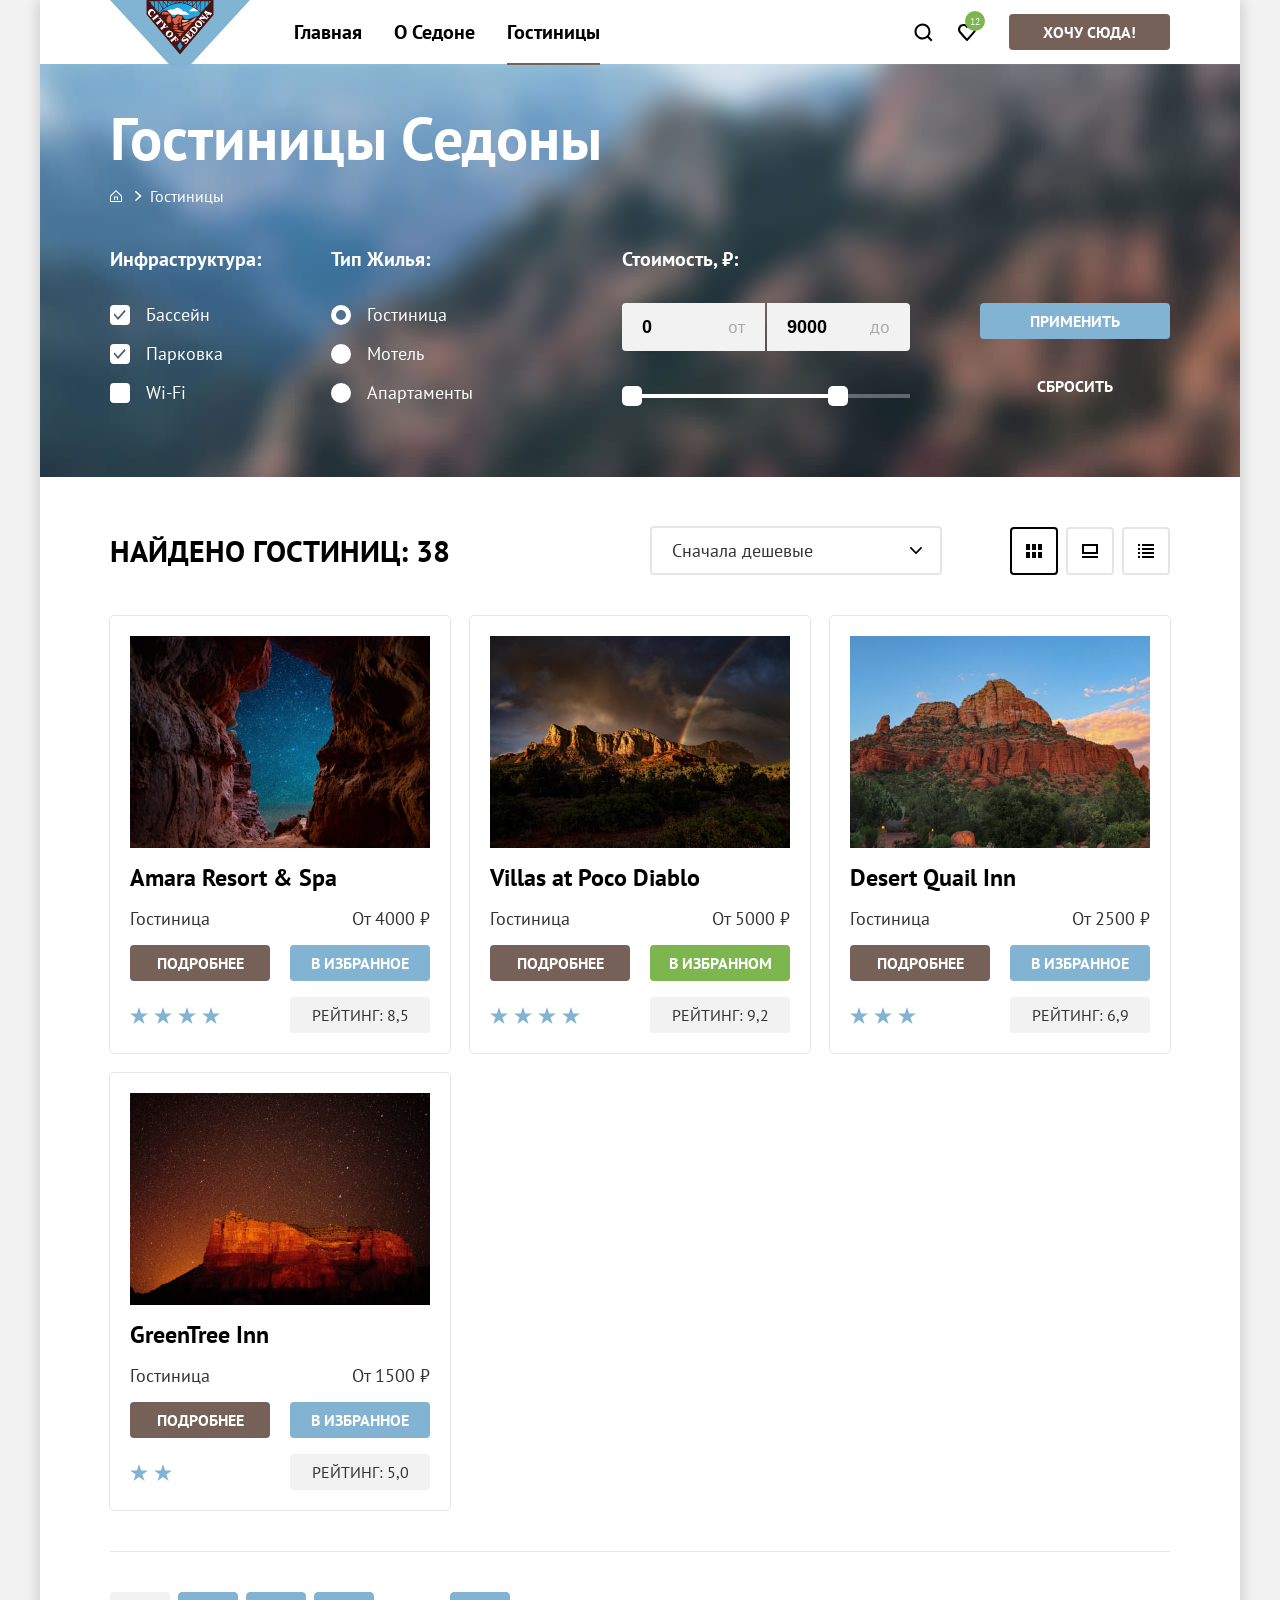
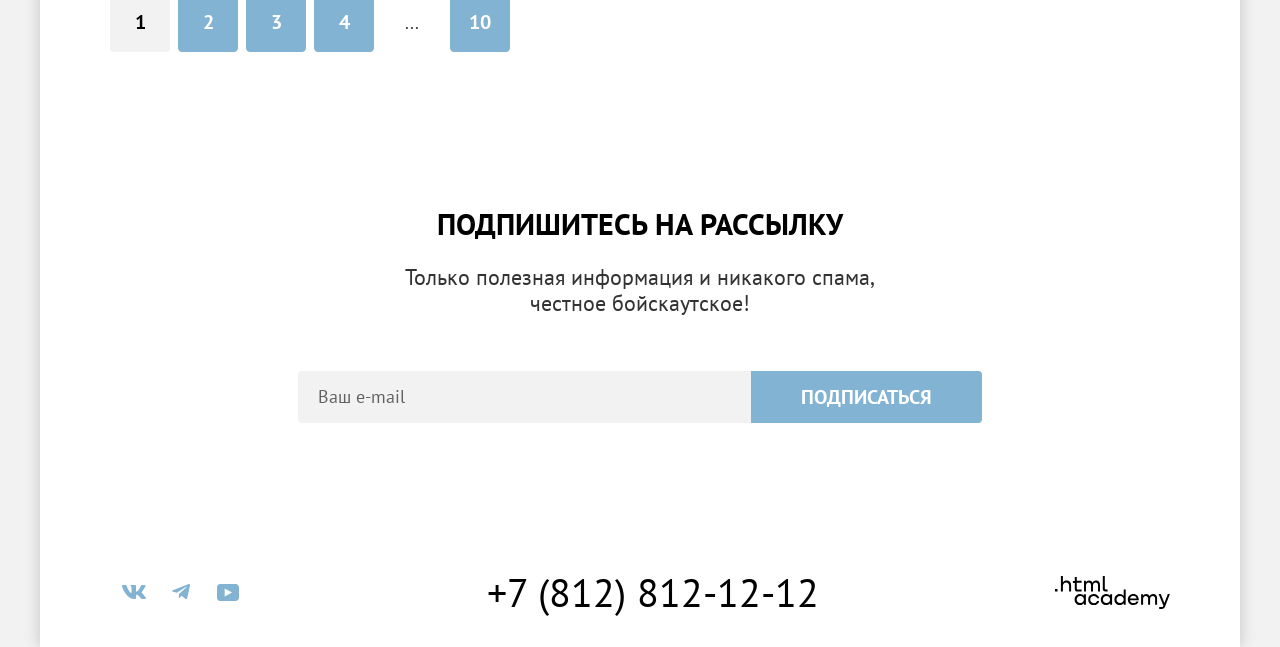
==== commit 19be932d: "подготавливает проект по чек-листу и критериям" ====
--- a/catalog.html
+++ b/catalog.html
@@ -3,7 +3,8 @@
   <head>
     <meta charset="utf-8">
     <title>Седона - Гостиницы</title>
-    <link rel="icon" href="favicon.svg" type="image/svg+xml">
+    <link rel="icon" href="favicon.ico">
+    <link rel="icon" type="image/png" sizes="32x32" href="images/favicon.png">
     <link rel="stylesheet" href="styles/styles.css">
   </head>
   <body>
@@ -140,7 +141,7 @@
 
               <div class="range-slider">
                 <div class="range-track">
-                  <div class="range-progress" style="left: 0; right: 60px">
+                  <div class="range-progress" style="left: 0; right: 62px">
                     <button class="range-control range-control-min" type="button"></button>
                     <button class="range-control range-control-max" type="button"></button>
                   </div>
--- a/styles/styles.css
+++ b/styles/styles.css
@@ -19,6 +19,7 @@
 }
 
 body {
+  min-width: 1280px;
   margin: 0;
   height: 100%;
   font-family: "PT Sans", sans-serif;
@@ -26,6 +27,7 @@
   line-height: 21px;
   color: #333333;
   background-color: #F2F2F2;
+  overflow-wrap: break-word;
 }
 
 .visually-hidden {
@@ -36,6 +38,7 @@
   border: 0;
   padding: 0;
   white-space: nowrap;
+  -webkit-clip-path: inset(100%);
   clip-path: inset(100%);
   clip: rect(0 0 0 0);
   overflow: hidden;
@@ -48,6 +51,8 @@
 
 .button {
   display: inline-block;
+  -webkit-appearance: none;
+  -moz-appearance: none;
   appearance: none;
   padding: 8px;
   font-family: inherit;
@@ -62,6 +67,12 @@
   border: none;
   border-radius: 4px;
   cursor: pointer;
+  -webkit-transition:
+    background-color 0.25s ease-in-out,
+    color 0.25s ease-in-out;
+  -o-transition:
+    background-color 0.25s ease-in-out,
+    color 0.25s ease-in-out;
   transition:
     background-color 0.25s ease-in-out,
     color 0.25s ease-in-out;
@@ -72,25 +83,42 @@
   background-color: #615048;
 }
 
+.button:focus-visible {
+  outline: 2px solid #68A2CA;
+  outline-offset: -2px;
+}
+
 .button:active {
   color: rgba(255, 255, 255, 0.3);
   background-color: #756157;
 }
 
 .page-wrapper {
-  display: flex;
+  display: -webkit-box;
+  display: -ms-flexbox;
+  display: flex;
+  -webkit-box-orient: vertical;
+  -webkit-box-direction: normal;
+  -ms-flex-direction: column;
   flex-direction: column;
   width: 1200px;
   min-height: 100%;
   margin: 0 auto;
   background-color: #FFFFFF;
+  -webkit-box-shadow: 0 0 15px 0 rgba(0, 0, 0, 0.2);
   box-shadow: 0 0 15px 0 rgba(0, 0, 0, 0.2);
 }
 
 .main-header {
   position: relative;
-  display: flex;
+  display: -webkit-box;
+  display: -ms-flexbox;
+  display: flex;
+  -webkit-box-pack: justify;
+  -ms-flex-pack: justify;
   justify-content: space-between;
+  -webkit-column-gap: 28px;
+  -moz-column-gap: 28px;
   column-gap: 28px;
   padding: 0 70px;
 }
@@ -101,26 +129,51 @@
   margin-bottom: -6px;
 }
 
+.logo:focus-visible {
+  border-radius: 4px;
+  outline: 2px solid #68A2CA;
+  outline-offset: -2px;
+}
+
 .main-container {
+  -webkit-box-flex: 1;
+  -ms-flex-positive: 1;
   flex-grow: 1;
 }
 
 .main-nav {
+  -webkit-box-flex: 1;
+  -ms-flex-positive: 1;
   flex-grow: 1;
-  display: flex;
+  display: -webkit-box;
+  display: -ms-flexbox;
+  display: flex;
+  -webkit-box-pack: justify;
+  -ms-flex-pack: justify;
   justify-content: space-between;
+  -webkit-box-align: center;
+  -ms-flex-align: center;
+  align-items: center;
+  -webkit-column-gap: 40px;
+  -moz-column-gap: 40px;
   column-gap: 40px;
 }
 
 .main-nav-list {
-  display: flex;
-  justify-content: space-between;
+  display: -webkit-box;
+  display: -ms-flexbox;
+  display: flex;
+  -webkit-box-pack: start;
+  -ms-flex-pack: start;
+  justify-content: flex-start;
   margin: 0;
   padding: 0;
   list-style: none;
 }
 
 .main-nav-item {
+  display: -webkit-box;
+  display: -ms-flexbox;
   display: flex;
 }
 
@@ -133,12 +186,20 @@
   font-weight: 700;
   color: #000000;
   text-decoration: none;
+  -webkit-transition: color 0.25s ease-in-out;
+  -o-transition: color 0.25s ease-in-out;
   transition: color 0.25s ease-in-out;
 }
 
 .main-nav-link:hover,
 .main-nav-link:focus {
   color: #756157;
+}
+
+.main-nav-link:focus,
+.main-nav-link:focus-visible {
+  border-radius: 4px;
+  outline: 2px solid #68A2CA;
 }
 
 .main-nav-link:active {
@@ -156,6 +217,8 @@
 }
 
 .main-nav-link.button {
+  -ms-flex-item-align: center;
+  -ms-grid-row-align: center;
   align-self: center;
   padding: 8px 34px;
   color: #FFFFFF;
@@ -163,27 +226,45 @@
 
 .nav-menu {
   max-width: 600px;
+  -ms-flex-wrap: wrap;
   flex-wrap: wrap;
 }
 
 .user-menu {
+  display: -webkit-box;
+  display: -ms-flexbox;
   display: flex;
   max-width: 300px;
 }
 
 .user-menu-item {
+  display: -webkit-box;
+  display: -ms-flexbox;
   display: flex;
   min-width: 44px;
 }
 
 .user-menu-link {
+  padding: 25px 15px;
+  -webkit-transition:
+    background-color 0.25s ease-in-out,
+    color 0.25s ease-in-out,
+    opacity 0.25s ease-in-out;
+  -o-transition:
+    background-color 0.25s ease-in-out,
+    color 0.25s ease-in-out,
+    opacity 0.25s ease-in-out;
   transition:
     background-color 0.25s ease-in-out,
     color 0.25s ease-in-out,
     opacity 0.25s ease-in-out;
+  -ms-flex-item-align: center;
+  -ms-grid-row-align: center;
+  align-self: center;
 }
 
 .user-menu-link-search {
+  -webkit-box-sizing: border-box;
   box-sizing: border-box;
   min-width: 44px;
   background-image: url("../images/icons/search.svg");
@@ -194,12 +275,14 @@
 
 .user-menu-link-favorites {
   position: relative;
+  -webkit-box-sizing: border-box;
   box-sizing: border-box;
   min-width: 44px;
   background-image: url("../images/icons/heart.svg");
   background-repeat: no-repeat;
   background-position: center;
   background-size: 20px;
+  overflow: hidden;
 }
 
 .user-menu-link-search:hover,
@@ -216,10 +299,16 @@
 
 .favorites-count {
   position: absolute;
-  top: 11px;
+  top: 4px;
   right: 4px;
-  display: flex;
+  display: -webkit-box;
+  display: -ms-flexbox;
+  display: flex;
+  -webkit-box-pack: center;
+  -ms-flex-pack: center;
   justify-content: center;
+  -webkit-box-align: center;
+  -ms-flex-align: center;
   align-items: center;
   width: 20px;
   height: 20px;
@@ -230,15 +319,20 @@
 }
 
 .user-menu-button {
+  -webkit-box-sizing: border-box;
+  box-sizing: border-box;
+  min-width: 160px;
   margin-left: 20px;
   padding: 8px 34px;
+  -ms-flex-item-align: center;
+  -ms-grid-row-align: center;
   align-self: center;
   height: auto;
 }
 
 .hero {
   padding-top: 51px;
-  padding-bottom: 82px;
+  padding-bottom: 78px;
   text-align: center;
   background-color: #82A0D3;
   background-image:
@@ -258,7 +352,7 @@
 .advantages-intro-container {
   width: 660px;
   margin: 0 auto;
-  padding: 69px 0 59px 0;
+  padding: 67px 0 82px 0;
 }
 
 .advantages-title {
@@ -279,7 +373,7 @@
 
 .advantages-subtitle {
   position: relative;
-  max-width: 175px;
+  max-width: 172px;
   margin: 0;
   margin-bottom: 52px;
   font-size: 24px;
@@ -293,8 +387,10 @@
 .advantages-subtitle::after {
   content: "";
   position: absolute;
-  bottom: -30px;
+  bottom: -35px;
   left: 50%;
+  -webkit-transform: translateX(-50%);
+  -ms-transform: translateX(-50%);
   transform: translateX(-50%);
   width: 60px;
   height: 2px;
@@ -310,11 +406,15 @@
 }
 
 .advantages-description {
+  max-width: 230px;
   margin: 0;
 }
 
 .advantages-list {
-  display: flex;
+  display: -webkit-box;
+  display: -ms-flexbox;
+  display: flex;
+  -ms-flex-wrap: wrap;
   flex-wrap: wrap;
   margin: 0;
   padding: 0;
@@ -322,14 +422,22 @@
 }
 
 .advantages-item {
+  -webkit-box-sizing: border-box;
   box-sizing: border-box;
-  display: flex;
+  display: -webkit-box;
+  display: -ms-flexbox;
+  display: flex;
+  -webkit-box-orient: vertical;
+  -webkit-box-direction: normal;
+  -ms-flex-direction: column;
   flex-direction: column;
+  -webkit-box-align: center;
+  -ms-flex-align: center;
   align-items: center;
   row-gap: 10px;
   width: 400px;
   min-height: 385px;
-  padding: 102px 85px;
+  padding: 110px 85px;
   background-color: rgba(131, 179, 211, 0.12);
 }
 
@@ -338,9 +446,17 @@
 }
 
 .advantages-item.advantages-item-accent {
+  -webkit-box-orient: horizontal;
+  -webkit-box-direction: normal;
+  -ms-flex-direction: row;
   flex-direction: row;
+  -webkit-box-align: stretch;
+  -ms-flex-align: stretch;
   align-items: stretch;
+  -ms-flex-preferred-size: 100%;
   flex-basis: 100%;
+  -webkit-box-flex: 1;
+  -ms-flex-positive: 1;
   flex-grow: 1;
   padding: 0;
   color: #FFFFFF;
@@ -348,14 +464,23 @@
 }
 
 .advantages-item-column {
-  display: flex;
+  display: -webkit-box;
+  display: -ms-flexbox;
+  display: flex;
+  -webkit-box-orient: vertical;
+  -webkit-box-direction: normal;
+  -ms-flex-direction: column;
   flex-direction: column;
+  -webkit-box-align: center;
+  -ms-flex-align: center;
   align-items: center;
   row-gap: 10px;
-  padding: 102px 85px;
+  padding: 100px 85px;
 }
 
 .advantages-item-column-reverse {
+  -webkit-box-ordinal-group: 2;
+  -ms-flex-order: 1;
   order: 1;
 }
 
@@ -386,7 +511,10 @@
 }
 
 .services-list {
-  display: flex;
+  display: -webkit-box;
+  display: -ms-flexbox;
+  display: flex;
+  -ms-flex-wrap: wrap;
   flex-wrap: wrap;
   margin: 0;
   padding: 0;
@@ -394,9 +522,17 @@
 }
 
 .services-item {
+  -webkit-box-sizing: border-box;
   box-sizing: border-box;
-  display: flex;
+  display: -webkit-box;
+  display: -ms-flexbox;
+  display: flex;
+  -webkit-box-orient: vertical;
+  -webkit-box-direction: normal;
+  -ms-flex-direction: column;
   flex-direction: column;
+  -webkit-box-align: center;
+  -ms-flex-align: center;
   align-items: center;
   width: 400px;
   min-height: 385px;
@@ -409,22 +545,24 @@
 
 .services-subtitle {
   position: relative;
+  max-width: 175px;
   margin: 0;
   margin-bottom: 30px;
-  padding-top: 102px;
+  padding-top: 100px;
   font-size: 24px;
   line-height: 28px;
   text-transform: uppercase;
   color: #000000;
+  overflow-wrap: break-word;
 }
 
 .services-subtitle::before {
   content: "";
   position: absolute;
   left: 50%;
-  bottom: 58px;
-  width: 75px;
-  height: 72px;
+  top: 0;
+  -webkit-transform: translateX(-50%);
+  -ms-transform: translateX(-50%);
   transform: translateX(-50%);
   background-repeat: no-repeat;
   background-position: bottom center;
@@ -432,25 +570,32 @@
 }
 
 .services-subtitle-housing::before {
-  background-image: url("../images/icons/housing.svg");
+  width: 75px;
+  height: 72px;
+  background-image: url("../images/icons/house.svg");
 }
 
 .services-subtitle-food::before {
+  width: 74px;
+  height: 70px;
   background-image: url("../images/icons/food.svg");
 }
 
 .services-subtitle-gift::before {
+  width: 64px;
+  height: 76px;
   background-image: url("../images/icons/gift.svg");
 }
 
 .services-description {
+  max-width: 230px;
   margin: 0;
 }
 
 .search {
   width: 600px;
   margin: 0 auto;
-  padding: 96px 0;
+  padding: 94px 0 96px;
   text-align: center;
 }
 
@@ -471,14 +616,14 @@
 
 .search-button {
   display: inline-block;
-  margin-top: 54px;
+  margin-top: 56px;
   padding: 8px 50px;
   font-size: 20px;
   line-height: 36px;
 }
 
 .newsletter {
-  padding: 96px 258px 104px;
+  padding: 94px 258px 104px;
   text-align: center;
   color: #FFFFFF;
   background-color: #82B3D3;
@@ -491,12 +636,12 @@
 .newsletter-intro-container {
   width: 475px;
   margin: 0 auto;
-  margin-bottom: 54px;
+  margin-bottom: 55px;
 }
 
 .newsletter-title {
   margin: 0;
-  margin-bottom: 20px;
+  margin-bottom: 22px;
   font-size: 30px;
   line-height: 36px;
   text-transform: uppercase;
@@ -509,6 +654,8 @@
 }
 
 .newsletter-form {
+  display: -webkit-box;
+  display: -ms-flexbox;
   display: flex;
 }
 
@@ -532,6 +679,8 @@
 }
 
 .newsletter-email-field {
+  -webkit-box-flex: 1;
+  -ms-flex-positive: 1;
   flex-grow: 1;
   padding: 14px 20px;
   font: inherit;
@@ -542,9 +691,9 @@
   border-radius: 4px;
   border-top-right-radius: 0;
   border-bottom-right-radius: 0;
-  transition:
-    background-color 0.25s ease-in-out,
-    outline 0.25s ease-in-out;
+  -webkit-transition: background-color 0.25s ease-in-out;
+  -o-transition: background-color 0.25s ease-in-out;
+  transition: background-color 0.25s ease-in-out;
 }
 
 .newsletter-email-field:hover {
@@ -555,6 +704,34 @@
   background-color: #E5E5E5;
   outline: 3px solid #83B3D3;
   outline-offset: -3px;
+}
+
+.newsletter-email-field::-webkit-input-placeholder {
+  font-family: "PT Sans", sans-serif;
+  font-size: 18px;
+  line-height: 24px;
+  color: rgba(0, 0, 0, 0.6);
+}
+
+.newsletter-email-field::-moz-placeholder {
+  font-family: "PT Sans", sans-serif;
+  font-size: 18px;
+  line-height: 24px;
+  color: rgba(0, 0, 0, 0.6);
+}
+
+.newsletter-email-field:-ms-input-placeholder {
+  font-family: "PT Sans", sans-serif;
+  font-size: 18px;
+  line-height: 24px;
+  color: rgba(0, 0, 0, 0.6);
+}
+
+.newsletter-email-field::-ms-input-placeholder {
+  font-family: "PT Sans", sans-serif;
+  font-size: 18px;
+  line-height: 24px;
+  color: rgba(0, 0, 0, 0.6);
 }
 
 .newsletter-email-field::placeholder {
@@ -565,14 +742,23 @@
 }
 
 .footer {
-  display: flex;
+  display: -webkit-box;
+  display: -ms-flexbox;
+  display: flex;
+  -webkit-box-pack: justify;
+  -ms-flex-pack: justify;
   justify-content: space-between;
+  -webkit-box-align: center;
+  -ms-flex-align: center;
   align-items: center;
   padding: 40px 70px 30px;
 }
 
 .social {
-  display: flex;
+  display: -webkit-box;
+  display: -ms-flexbox;
+  display: flex;
+  -ms-flex-wrap: wrap;
   flex-wrap: wrap;
   margin: 0;
   padding: 0;
@@ -585,8 +771,14 @@
 }
 
 .social-link {
-  display: flex;
+  display: -webkit-box;
+  display: -ms-flexbox;
+  display: flex;
+  -webkit-box-pack: center;
+  -ms-flex-pack: center;
   justify-content: center;
+  -webkit-box-align: center;
+  -ms-flex-align: center;
   align-items: center;
   width: 100%;
   height: 100%;
@@ -594,12 +786,19 @@
 }
 
 .social-icon {
+  -webkit-transition: color 0.25s ease-in-out;
+  -o-transition: color 0.25s ease-in-out;
   transition: color 0.25s ease-in-out;
 }
 
 .social-link:hover .social-icon,
 .social-link:focus .social-icon{
   color: #68A2CA;
+}
+
+.social-link:focus-visible {
+  border-radius: 4px;
+  outline: 2px solid #68A2CA;
 }
 
 .social-link:active .social-icon {
@@ -611,6 +810,8 @@
   line-height: 48px;
   color: #000000;
   text-decoration: none;
+  -webkit-transition: color 0.25s ease-in-out;
+  -o-transition: color 0.25s ease-in-out;
   transition: color 0.25s ease-in-out;
 }
 
@@ -619,6 +820,11 @@
   color: #756157;
 }
 
+.footer-phone:focus-visible {
+  border-radius: 4px;
+  outline: 2px solid #68A2CA;
+}
+
 .footer-phone:active {
   color: rgba(117, 97, 87, 0.3);
 }
@@ -630,6 +836,8 @@
 
 .footer-logo-icon {
   color: #000000;
+  -webkit-transition: color 0.25s ease-in-out;
+  -o-transition: color 0.25s ease-in-out;
   transition: color 0.25s ease-in-out;
 }
 
@@ -638,13 +846,19 @@
   color: #756157;
 }
 
+.footer-logo:focus-visible {
+  border-radius: 4px;
+  outline: 2px solid #68A2CA;
+}
+
 .footer-logo:active .footer-logo-icon {
   color: rgba(117, 97, 87, 0.3);
 }
 
 .catalog-header {
-  padding: 70px;
+  padding-inline: 70px;
   padding-top: 35px;
+  padding-bottom: 73px;
   color: #FFFFFF;
   background-color: #82B3D3;
   background-image: url("../images/filter_background.jpg");
@@ -661,7 +875,11 @@
 }
 
 .breadcrumbs {
-  display: flex;
+  display: -webkit-box;
+  display: -ms-flexbox;
+  display: flex;
+  -webkit-column-gap: 28px;
+  -moz-column-gap: 28px;
   column-gap: 28px;
   margin: 0;
   margin-bottom: 40px;
@@ -680,6 +898,8 @@
   right: -20px;
   width: 7px;
   height: 10px;
+  -webkit-transform: translateY(-50%);
+  -ms-transform: translateY(-50%);
   transform: translateY(-50%);
   background-image: url("../images/icons/chevron-right.svg");
   background-repeat: no-repeat;
@@ -696,20 +916,38 @@
   opacity: 0.6;
 }
 
+.breadcrumbs-link:focus,
+.breadcrumbs-link:focus-visible {
+  border-radius: 1px;
+  outline: 1px solid #68A2CA;
+}
+
 .breadcrumbs-link:active {
   opacity: 0.3;
 }
 
 .catalog-filter {
-  display: flex;
+  display: -webkit-box;
+  display: -ms-flexbox;
+  display: flex;
+  -webkit-box-pack: justify;
+  -ms-flex-pack: justify;
   justify-content: space-between;
+  -webkit-column-gap: 70px;
+  -moz-column-gap: 70px;
   column-gap: 70px;
 }
 
 .filter-group {
-  display: flex;
+  display: -webkit-box;
+  display: -ms-flexbox;
+  display: flex;
+  -webkit-box-orient: vertical;
+  -webkit-box-direction: normal;
+  -ms-flex-direction: column;
   flex-direction: column;
   min-width: 150px;
+  margin: 0;
   padding: 0;
   border: none;
 }
@@ -717,11 +955,14 @@
 .filter-group-range {
   width: 288px;
   margin-left: auto;
+  -webkit-box-pack: justify;
+  -ms-flex-pack: justify;
   justify-content: space-between;
 }
 
 .filter-title {
   margin-bottom: 32px;
+  padding: 0;
   font-size: 20px;
   line-height: 24px;
   font-weight: 700;
@@ -729,7 +970,12 @@
 }
 
 .filter-list {
-  display: flex;
+  display: -webkit-box;
+  display: -ms-flexbox;
+  display: flex;
+  -webkit-box-orient: vertical;
+  -webkit-box-direction: normal;
+  -ms-flex-direction: column;
   flex-direction: column;
   row-gap: 16px;
   margin: 0;
@@ -745,6 +991,8 @@
 .filter-label {
   position: relative;
   padding-left: 36px;
+  -webkit-transition: opacity 0.25s ease-in-out;
+  -o-transition: opacity 0.25s ease-in-out;
   transition: opacity 0.25s ease-in-out;
 }
 
@@ -763,6 +1011,8 @@
   width: 20px;
   aspect-ratio: 1;
   background-color: #FFFFFF;
+  -webkit-transform: translateY(-50%);
+  -ms-transform: translateY(-50%);
   transform: translateY(-50%);
 }
 
@@ -792,12 +1042,25 @@
   background-repeat: no-repeat;
   background-position: center;
   background-size: contain;
+  -webkit-transform: translate(-50%, -50%);
+  -ms-transform: translate(-50%, -50%);
   transform: translate(-50%, -50%);
 }
 
+.filter-input[type="checkbox"]:focus-visible + .filter-mark,
+.filter-input[type="radio"]:focus-visible + .filter-mark {
+  outline: 3px solid #83B3D3;
+}
+
 .range-inputs {
-  display: flex;
+  display: -webkit-box;
+  display: -ms-flexbox;
+  display: flex;
+  -webkit-box-pack: justify;
+  -ms-flex-pack: justify;
   justify-content: space-between;
+  -webkit-column-gap: 2px;
+  -moz-column-gap: 2px;
   column-gap: 2px;
 }
 
@@ -811,9 +1074,12 @@
   background-color: #F2F2F2;
   border: none;
   border-radius: 4px;
+  -webkit-transition:
+    background-color 0.25s ease-in-out;
+  -o-transition:
+    background-color 0.25s ease-in-out;
   transition:
-    background-color 0.25s ease-in-out,
-    outline 0.25s ease-in-out;
+    background-color 0.25s ease-in-out;
 }
 
 .range-input:hover {
@@ -823,6 +1089,7 @@
 .range-input:focus {
   background-color: #E5E5E5;
   outline: 3px solid #83B3D3;
+  outline-offset: -3px;
 }
 
 .range-input-min {
@@ -851,7 +1118,10 @@
 }
 
 .range-field {
+  display: -ms-grid;
   display: grid;
+  -webkit-box-flex: 1;
+  -ms-flex-positive: 1;
   flex-grow: 1;
 }
 
@@ -859,7 +1129,9 @@
   margin-right: 20px;
   grid-column: 1 / -1;
   grid-row: 1 / -1;
+  -ms-grid-column-align: end;
   justify-self: end;
+  -ms-grid-row-align: center;
   align-self: center;
   font-size: 18px;
   line-height: 24px;
@@ -868,6 +1140,7 @@
 
 .range-slider {
   position: relative;
+  margin-bottom: 8px;
 }
 
 .range-track {
@@ -877,6 +1150,8 @@
   right: 0;
   height: 4px;
   background-color: rgba(255, 255, 255, 0.3);
+  -webkit-transform: translateY(-50%);
+  -ms-transform: translateY(-50%);
   transform: translateY(-50%);
 }
 
@@ -885,6 +1160,8 @@
   height: 4px;
   background-color: #FFFFFF;
   top: 50%;
+  -webkit-transform: translateY(-50%);
+  -ms-transform: translateY(-50%);
   transform: translateY(-50%);
 }
 
@@ -897,20 +1174,25 @@
   border: none;
   border-radius: 5px;
   outline: none;
+  -webkit-transform: translateY(-50%);
+  -ms-transform: translateY(-50%);
   transform: translateY(-50%);
   cursor: pointer;
 }
 
 .range-control:hover {
+  -webkit-box-shadow: 0 4px 10px rgba(0, 0, 0, 0.25);
   box-shadow: 0 4px 10px rgba(0, 0, 0, 0.25);
 }
 
 .range-control:focus {
+  -webkit-box-shadow: 0 4px 10px rgba(0, 0, 0, 0.25);
   box-shadow: 0 4px 10px rgba(0, 0, 0, 0.25);
   outline: 3px solid #83B3D3;
 }
 
 .range-control:active {
+  -webkit-box-shadow: 0 7px 15px rgba(0, 0, 0, 0.4);
   box-shadow: 0 7px 15px rgba(0, 0, 0, 0.4);
   outline: 2px solid #83B3D3;
 }
@@ -924,9 +1206,17 @@
 }
 
 .filter-buttons {
-  display: flex;
+  display: -webkit-box;
+  display: -ms-flexbox;
+  display: flex;
+  -webkit-box-orient: vertical;
+  -webkit-box-direction: normal;
+  -ms-flex-direction: column;
   flex-direction: column;
+  -ms-flex-preferred-size: 190px;
   flex-basis: 190px;
+  -webkit-column-gap: 16px;
+  -moz-column-gap: 16px;
   column-gap: 16px;
   margin-top: 56px;
 }
@@ -940,6 +1230,10 @@
   background-color: #68A2CA;
 }
 
+.filter-submit:focus-visible {
+  outline-offset: 0;
+}
+
 .filter-submit:active {
   color: rgba(255, 255, 255, 0.3);
   background-color: #82B3D3;
@@ -948,6 +1242,12 @@
 .filter-reset {
   margin-top: auto;
   background-color: transparent;
+  -webkit-transition:
+    background-color 0.25s ease-in-out,
+    color 0.25s ease-in-out;
+  -o-transition:
+    background-color 0.25s ease-in-out,
+    color 0.25s ease-in-out;
   transition:
     background-color 0.25s ease-in-out,
     color 0.25s ease-in-out;
@@ -977,7 +1277,7 @@
 }
 
 .catalog {
-  padding: 50px 70px 60px 70px;
+  padding: 49px 70px 60px 70px;
 }
 
 .catalog-result {
@@ -991,11 +1291,16 @@
 }
 
 .catalog-sorting-panel {
-  display: flex;
+  display: -webkit-box;
+  display: -ms-flexbox;
+  display: flex;
+  -webkit-box-align: center;
+  -ms-flex-align: center;
   align-items: center;
 }
 
 .catalog-sort {
+  -webkit-box-sizing: border-box;
   box-sizing: border-box;
   width: 292px;
   height: 49px;
@@ -1012,7 +1317,11 @@
   background-position: right 18px center;
   background-size: 12px 8px;
   cursor: pointer;
+  -webkit-transition: border-color 0.25s ease-in-out;
+  -o-transition: border-color 0.25s ease-in-out;
   transition: border-color 0.25s ease-in-out;
+  -webkit-appearance: none;
+  -moz-appearance: none;
   appearance: none;
 }
 
@@ -1034,19 +1343,26 @@
 }
 
 .catalog-view {
-  display: flex;
+  display: -webkit-box;
+  display: -ms-flexbox;
+  display: flex;
+  -webkit-column-gap: 8px;
+  -moz-column-gap: 8px;
   column-gap: 8px;
   margin-left: auto;
 }
 
 .view-button {
+  -webkit-box-sizing: border-box;
   box-sizing: border-box;
   width: 48px;
-  height: 48px;
+  aspect-ratio: 1;
   border: 2px solid #E5E5E5;
   border-radius: 4px;
   background-repeat: no-repeat;
   background-position: center;
+  -webkit-transition: border-color 0.25s ease-in-out;
+  -o-transition: border-color 0.25s ease-in-out;
   transition: border-color 0.25s ease-in-out;
 }
 
@@ -1076,20 +1392,27 @@
 }
 
 .hotel-list {
+  display: -ms-grid;
   display: grid;
+  -ms-grid-columns: 340px 20px 340px 20px 340px;
   grid-template-columns: repeat(3, 340px);
   gap: 20px;
   margin: 0;
   margin-bottom: 40px;
-  padding: 40px 0;
+  padding: 41px 0;
   list-style: none;
   border-bottom: 1px solid #E5E5E5;
 }
 
 .hotel-card {
+  display: -ms-grid;
   display: grid;
+  -ms-grid-columns: 140px 20px 140px;
   grid-template-columns: repeat(2, 140px);
+  -ms-grid-rows: 1fr;
   grid-template-rows: 1fr;
+  -webkit-column-gap: 20px;
+  -moz-column-gap: 20px;
   column-gap: 20px;
   row-gap: 16px;
   padding: 20px;
@@ -1097,15 +1420,37 @@
   outline: 1px solid #E5E5E5;
 }
 
+.hotel-card > *:nth-child(1) {
+  -ms-grid-row: 1;
+  -ms-grid-column: 1;
+}
+
+.hotel-card > *:nth-child(2) {
+  -ms-grid-row: 1;
+  -ms-grid-column: 3;
+}
+
 .hotel-link {
   grid-column: 1 / -1;
-  display: flex;
+  display: -webkit-box;
+  display: -ms-flexbox;
+  display: flex;
+  -webkit-box-orient: vertical;
+  -webkit-box-direction: normal;
+  -ms-flex-direction: column;
   flex-direction: column;
   row-gap: 16px;
   color: #000000;
   text-decoration: none;
 }
 
+.hotel-link:focus,
+.hotel-link:focus-visible {
+  border-radius: 4px;
+  outline: 3px solid #68A2CA;
+  outline-offset: 0;
+}
+
 .hotel-title {
   margin: 0;
   font-size: 24px;
@@ -1118,6 +1463,7 @@
 
 .hotel-price {
   margin: 0;
+  -ms-grid-column-align: end;
   justify-self: end;
 }
 
@@ -1149,6 +1495,8 @@
 }
 
 .hotel-stars {
+  -ms-flex-item-align: center;
+  -ms-grid-row-align: center;
   align-self: center;
   height: 17px;
   background-repeat: no-repeat;
@@ -1217,12 +1565,16 @@
   line-height: 20px;
   text-transform: uppercase;
   text-align: center;
+  -ms-flex-item-align: center;
+  -ms-grid-row-align: center;
   align-self: center;
   background-color: #F2F2F2;
   border-radius: 4px;
 }
 
 .pagination {
+  display: -webkit-box;
+  display: -ms-flexbox;
   display: flex;
   gap: 8px;
   margin: 0;
@@ -1231,8 +1583,14 @@
 }
 
 .pagination-item {
-  display: flex;
+  display: -webkit-box;
+  display: -ms-flexbox;
+  display: flex;
+  -webkit-box-align: center;
+  -ms-flex-align: center;
   align-items: center;
+  -webkit-box-pack: center;
+  -ms-flex-pack: center;
   justify-content: center;
   min-width: 60px;
   min-height: 60px;
@@ -1240,10 +1598,20 @@
 
 .pagination-link {
   padding: 5px;
+  -ms-flex-item-align: stretch;
+  -ms-grid-row-align: stretch;
   align-self: stretch;
+  -webkit-box-flex: 1;
+  -ms-flex-positive: 1;
   flex-grow: 1;
-  display: flex;
+  display: -webkit-box;
+  display: -ms-flexbox;
+  display: flex;
+  -webkit-box-align: center;
+  -ms-flex-align: center;
   align-items: center;
+  -webkit-box-pack: center;
+  -ms-flex-pack: center;
   justify-content: center;
   font-size: 20px;
   line-height: 36px;
@@ -1253,6 +1621,14 @@
   border: 1px solid #82B3D3;
   border-radius: 4px;
   background-color: #82B3D3;
+  -webkit-transition:
+    background-color 0.25s ease-in-out,
+    color 0.25s ease-in-out,
+    border-color 0.25s ease-in-out;
+  -o-transition:
+    background-color 0.25s ease-in-out,
+    color 0.25s ease-in-out,
+    border-color 0.25s ease-in-out;
   transition:
     background-color 0.25s ease-in-out,
     color 0.25s ease-in-out,
@@ -1293,12 +1669,18 @@
   cursor: default;
 }
 
+.modal::-webkit-backdrop {
+  opacity: 0;
+}
+
 .modal:not([open]),
 .modal::backdrop {
   opacity: 0;
 }
 
 .modal[open] {
+  display: -webkit-box;
+  display: -ms-flexbox;
   display: flex;
   max-width: 100%;
   min-height: 100%;
@@ -1310,6 +1692,11 @@
   opacity: 1;
 }
 
+.modal[open]::-webkit-backdrop {
+  background-color: #F2F2F2;
+  opacity: 0.8;
+}
+
 .modal[open]::backdrop {
   background-color: #F2F2F2;
   opacity: 0.8;
@@ -1317,12 +1704,14 @@
 
 .modal-container {
   position: relative;
+  -webkit-box-sizing: border-box;
   box-sizing: border-box;
   width: 717px;
   margin: auto;
   padding: 64px 70px;
   border-radius: 30px;
   background-color: #FFFFFF;
+  -webkit-box-shadow: 0 25px 50px rgba(0, 0, 0, 0.15);
   box-shadow: 0 25px 50px rgba(0, 0, 0, 0.15);
 }
 
@@ -1336,6 +1725,8 @@
   outline: none;
   border-radius: 50%;
   background-color: #F2F2F2;
+  -webkit-transition: background-color 0.25s ease-in-out;
+  -o-transition: background-color 0.25s ease-in-out;
   transition: background-color 0.25s ease-in-out;
   cursor: pointer;
 }
@@ -1368,7 +1759,11 @@
   background-repeat: no-repeat;
   background-position: center;
   background-size: contain;
+  -webkit-transform: translate(-50%, -50%);
+  -ms-transform: translate(-50%, -50%);
   transform: translate(-50%, -50%);
+  -webkit-transition: opacity 0.25s ease-in-out;
+  -o-transition: opacity 0.25s ease-in-out;
   transition: opacity 0.25s ease-in-out;
 }
 
@@ -1386,10 +1781,16 @@
 }
 
 .modal-form {
+  display: -ms-grid;
   display: grid;
+  -ms-grid-columns: 1fr 88px 1fr;
   grid-template-columns: repeat(2, 1fr);
+  -webkit-column-gap: 88px;
+  -moz-column-gap: 88px;
   column-gap: 88px;
   row-gap: 23px;
+  -webkit-box-align: center;
+  -ms-flex-align: center;
   align-items: center;
 }
 
@@ -1397,42 +1798,67 @@
   margin: 0;
   padding: 0;
   grid-column: 1 / -1;
+  display: -ms-grid;
   display: grid;
+  -ms-grid-columns: minmax(50px, 120px) 14px 1fr;
   grid-template-columns: minmax(50px, 120px) 1fr;
+  -webkit-box-align: center;
+  -ms-flex-align: center;
   align-items: center;
+  -webkit-column-gap: 14px;
+  -moz-column-gap: 14px;
   column-gap: 14px;
   row-gap: 4px;
   border: none;
 }
 
 .modal-row-adults {
+  -ms-grid-column: 1;
+  -ms-grid-column-span: 1;
   grid-column: 1 / 2;
+  -ms-grid-columns: 120px 1fr;
   grid-template-columns: 120px 1fr;
 }
 
 .modal-row-children {
+  -ms-grid-column: 2;
+  -ms-grid-column-span: 1;
   grid-column: 2 / 3;
+  -ms-grid-columns: 120px 1fr;
   grid-template-columns: 120px 1fr;
 }
 
 .modal-field {
   position: relative;
   grid-column: 1 / -1;
+  display: -ms-grid;
   display: grid;
+  -ms-grid-columns: 130px 7px 440px;
   grid-template-columns: 130px 440px;
+  -webkit-column-gap: 7px;
+  -moz-column-gap: 7px;
   column-gap: 7px;
+  -webkit-box-align: center;
+  -ms-flex-align: center;
   align-items: center;
 }
 
 .modal-field-count {
   width: 110px;
   height: 100%;
+  -ms-grid-column: 2;
+  -ms-grid-column-span: 1;
   grid-column: 2 / 3;
+  -ms-grid-columns: 35px 0 41px 0 35px;
   grid-template-columns: 35px 41px 35px;
+  -webkit-column-gap: 0;
+  -moz-column-gap: 0;
   column-gap: 0;
 }
 
 .modal-form-label {
+  -ms-grid-column: 1;
+  -ms-grid-column-span: 1;
   grid-column: 1 / 2;
   font-size: 20px;
   line-height: 24px;
@@ -1442,6 +1868,7 @@
 
 .modal-date-input,
 .modal-amount-input {
+  -webkit-box-sizing: border-box;
   box-sizing: border-box;
   max-width: 100%;
   padding: 12px 50px 12px 20px;
@@ -1453,6 +1880,8 @@
   font-size: 18px;
   line-height: 24px;
   font-weight: 700;
+  -webkit-transition: background-color 0.25s ease-in-out;
+  -o-transition: background-color 0.25s ease-in-out;
   transition: background-color 0.25s ease-in-out;
 }
 
@@ -1463,6 +1892,8 @@
   padding-inline: 22px;
   top: 50%;
   right: 0;
+  -webkit-transform: translateY(-50%);
+  -ms-transform: translateY(-50%);
   transform: translateY(-50%);
   border: none;
   outline: none;
@@ -1476,9 +1907,16 @@
   opacity: 0.3;
 }
 
+.modal-date-input:focus,
+.modal-amount-input:focus,
+.modal-amount-input:focus-visible,
+.modal-date-input:active:focus,
 .modal-date-button:focus-visible {
-  outline: 3px solid #83B3D3;
+  outline: 3px solid #68A2CA;
   outline-offset: -3px;
+}
+
+.modal-date-button:focus-visible {
   opacity: 1;
 }
 
@@ -1490,6 +1928,8 @@
   text-align: center;
   border-radius: 0;
   outline-offset: -2px;
+  -webkit-transition: background-color 0.25s ease-in-out;
+  -o-transition: background-color 0.25s ease-in-out;
   transition: background-color 0.25s ease-in-out;
 }
 
@@ -1504,6 +1944,22 @@
   outline-offset: -3px;
 }
 
+.modal-date-input::-webkit-input-placeholder {
+  color: rgba(0, 0, 0, 0.6);
+}
+
+.modal-date-input::-moz-placeholder {
+  color: rgba(0, 0, 0, 0.6);
+}
+
+.modal-date-input:-ms-input-placeholder {
+  color: rgba(0, 0, 0, 0.6);
+}
+
+.modal-date-input::-ms-input-placeholder {
+  color: rgba(0, 0, 0, 0.6);
+}
+
 .modal-date-input::placeholder {
   color: rgba(0, 0, 0, 0.6);
 }
@@ -1536,8 +1992,14 @@
 }
 
 .modal-counter-button {
-  display: flex;
+  display: -webkit-box;
+  display: -ms-flexbox;
+  display: flex;
+  -webkit-box-pack: center;
+  -ms-flex-pack: center;
   justify-content: center;
+  -webkit-box-align: center;
+  -ms-flex-align: center;
   align-items: center;
   width: 100%;
   height: 100%;
@@ -1547,6 +2009,8 @@
   background-repeat: no-repeat;
   background-position: center;
   cursor: pointer;
+  -webkit-transition: opacity 0.25s ease-in-out;
+  -o-transition: opacity 0.25s ease-in-out;
   transition: opacity 0.25s ease-in-out;
   outline-offset: -3px;
 }
@@ -1576,6 +2040,8 @@
 
 .modal-counter-button-icon {
   fill: rgba(117, 97, 87, 0.3);
+  -webkit-transition: fill 0.25s ease-in-out;
+  -o-transition: fill 0.25s ease-in-out;
   transition: fill 0.25s ease-in-out;
 }
 
@@ -1617,6 +2083,11 @@
   background-color: transparent;
 }
 
+.tooltip-toggle:focus {
+  outline: 3px solid #83B3D3;
+
+}
+
 .tooltip-icon {
   display: block;
   width: 26px;
@@ -1628,6 +2099,7 @@
   position: absolute;
   top: calc(100% + 15px);
   right: 50%;
+  -webkit-box-sizing: border-box;
   box-sizing: border-box;
   width: 256px;
   padding: 15px 18px 18px 22px;
@@ -1639,7 +2111,10 @@
   text-transform: none;
   color: #FFFFFF;
   background-color: #333333;
+  -webkit-box-shadow: 0 15px 30px rgba(0, 0, 0, 0.3);
   box-shadow: 0 15px 30px rgba(0, 0, 0, 0.3);
+  -webkit-transform: translateX(50%);
+  -ms-transform: translateX(50%);
   transform: translateX(50%);
   z-index: 1;
 }
@@ -1652,6 +2127,8 @@
   width: 14px;
   height: 14px;
   background-color: inherit;
+  -webkit-transform: translateX(50%) rotate(45deg);
+  -ms-transform: translateX(50%) rotate(45deg);
   transform: translateX(50%) rotate(45deg);
 }
 
@@ -1662,8 +2139,16 @@
 
 .modal-form-label-icon {
   position: relative;
+  display: -ms-grid;
   display: grid;
+  -ms-grid-columns: -webkit-min-content 10px 1fr;
+  -ms-grid-columns: min-content 10px 1fr;
+  grid-template-columns: -webkit-min-content 1fr;
   grid-template-columns: min-content 1fr;
+  -webkit-box-align: center;
+  -ms-flex-align: center;
   align-items: center;
+  -webkit-column-gap: 10px;
+  -moz-column-gap: 10px;
   column-gap: 10px;
 }
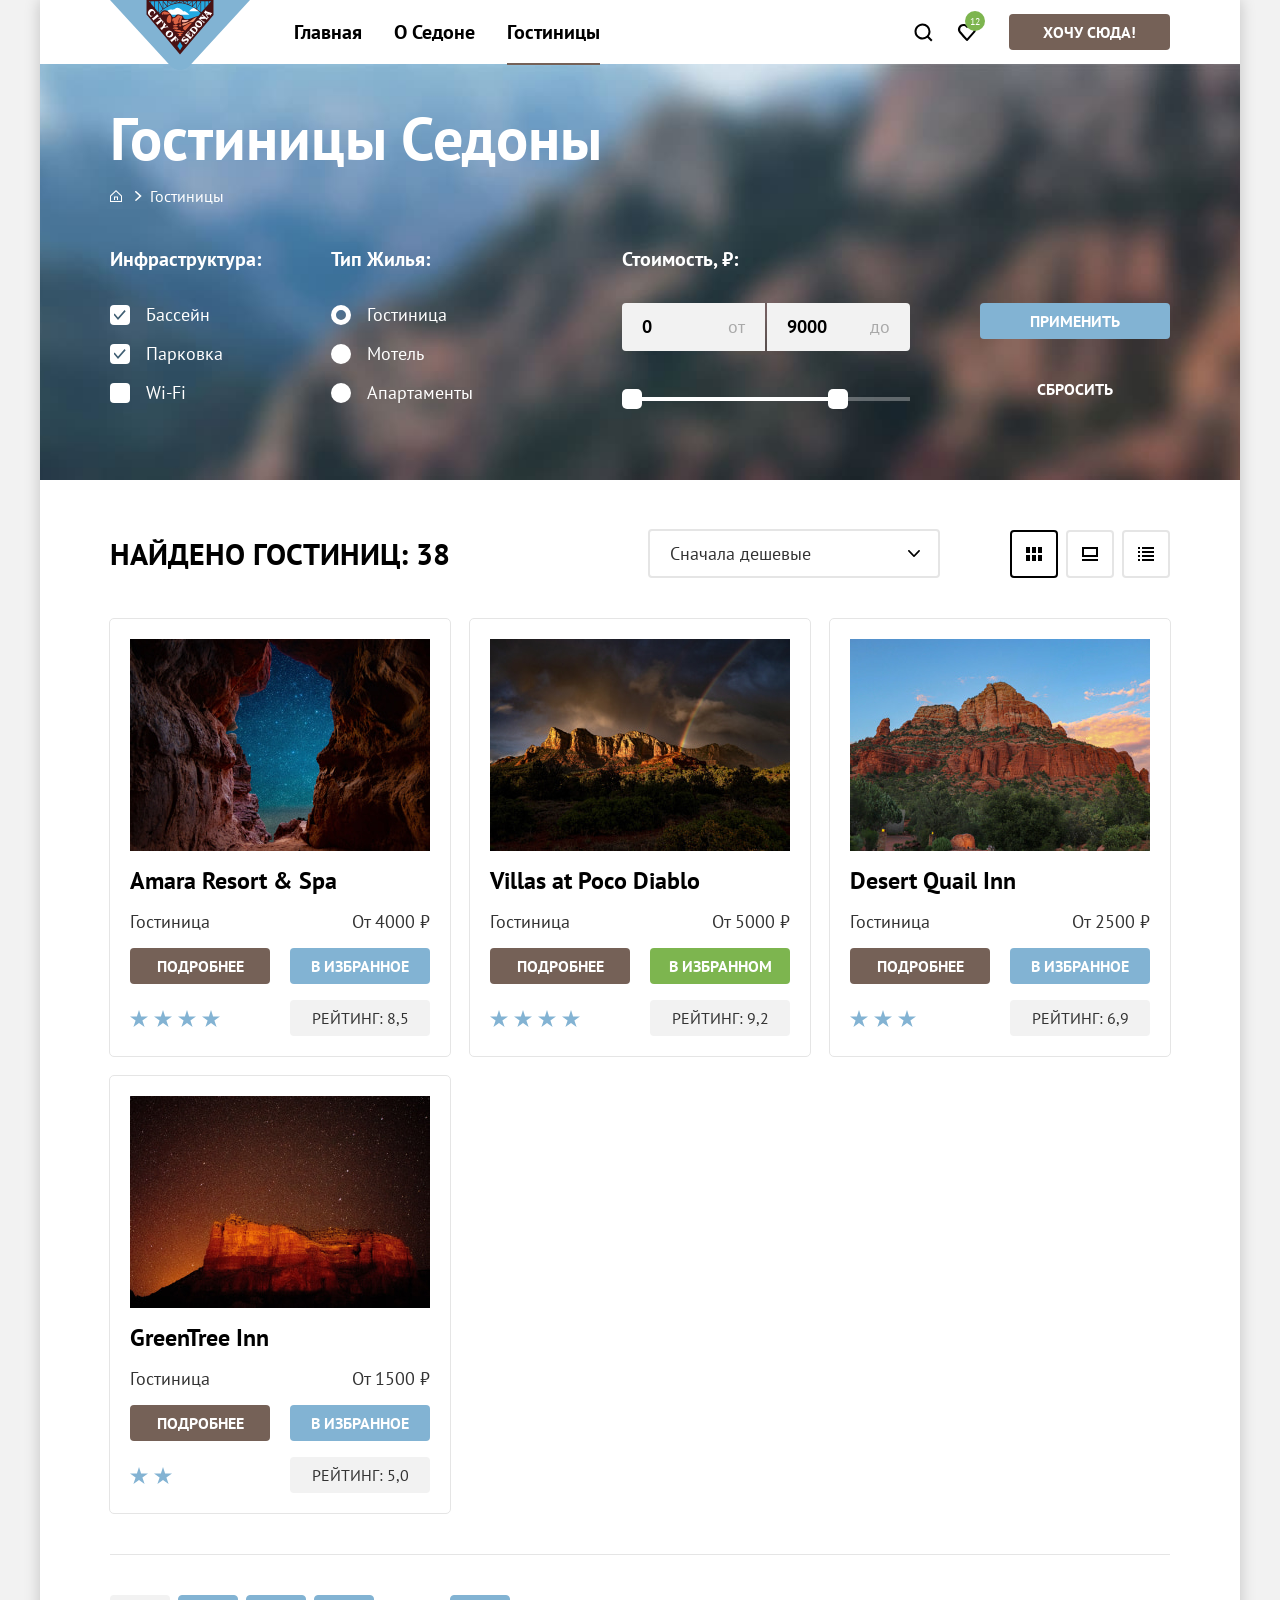
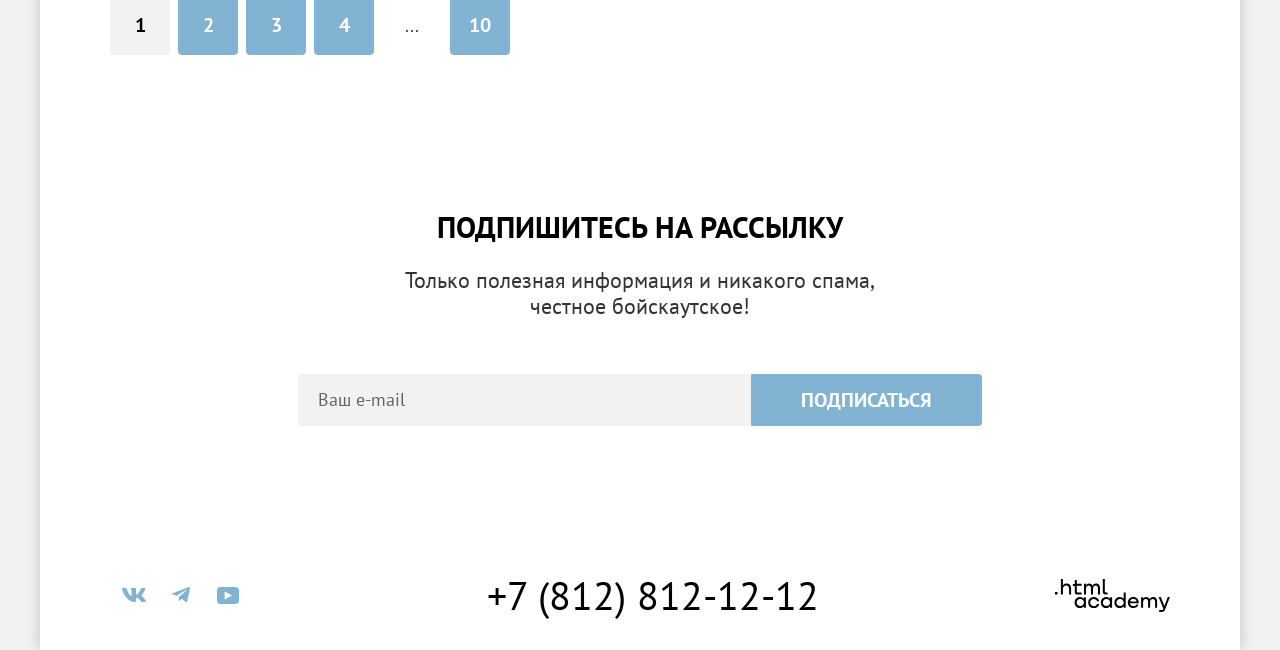
==== commit 09072518: "Вносит правки согласно код-ревью проверяющего" ====
--- a/catalog.html
+++ b/catalog.html
@@ -13,6 +13,7 @@
         <a class="logo" href="index.html">
           <img src="images/logo.svg" width="140" height="70" alt="Логотип Седоны">
         </a>
+
         <nav class="main-nav">
           <ul class="main-nav-list nav-menu">
             <li class="main-nav-item">
@@ -22,7 +23,7 @@
               <a class="main-nav-link" href="#">О Седоне</a>
             </li>
             <li class="main-nav-item">
-              <a class="main-nav-link main-nav-link-current" aria-current="page" href="#">Гостиницы</a>
+              <span class="main-nav-link main-nav-link-current" aria-current="page" tabindex="0">Гостиницы</span>
             </li>
           </ul>
 
@@ -59,7 +60,7 @@
               </a>
             </li>
             <li class="breadcrumbs-item">
-              <a class="breadcrumbs-link breadcrumbs-link-current" aria-current="page" href="catalog.html">Гостиницы</a>
+              <span class="breadcrumbs-link breadcrumbs-link-current" aria-current="page" tabindex="0">Гостиницы</span>
             </li>
           </ul>
 
@@ -185,13 +186,13 @@
           <ul class="hotel-list">
             <li class="hotel-card">
               <a class="hotel-link" href="#">
-                <img class="hotel-image" src="images/catalog/hotel_1.jpg" width="300" height="212" alt="Пещера с видом на ночное звёздное небо">
+                <img class="hotel-image" src="images/catalog/hotel-1.jpg" width="300" height="212" alt="Пещера с видом на ночное звёздное небо">
                 <h3 class="hotel-title">Amara Resort & Spa</h3>
               </a>
               <p class="hotel-type">Гостиница</p>
               <p class="hotel-price">От 4000 ₽</p>
               <a class="button hotel-more" href="#">Подробнее</a>
-              <a class="button hotel-favorite" href="#">В избранное</a>
+              <button class="button hotel-favorite">В избранное</button>
               <div class="hotel-stars hotel-stars-4" role="img"
                    aria-label="Звёздный рейтинг 4 из 5">
                 <span class="visually-hidden">4 звезды</span>
@@ -203,14 +204,14 @@
 
             <li class="hotel-card">
               <a class="hotel-link" href="#">
-                <img class="hotel-image" src="images/catalog/hotel_2.jpg" width="300" height="212" alt="Горный пейзаж на закате с радугой">
+                <img class="hotel-image" src="images/catalog/hotel-2.jpg" width="300" height="212" alt="Горный пейзаж на закате с радугой">
                 <h3 class="hotel-title">Villas at Poco Diablo</h3>
               </a>
               <p class="hotel-type">Гостиница</p>
               <p class="hotel-price">От 5000 ₽</p>
               <a class="button hotel-more" href="#">Подробнее</a>
-              <a class="button hotel-favorite hotel-favorite-added" href="#">В
-                избранном</a>
+              <button class="button hotel-favorite hotel-favorite-added">В
+                избранном</button>
               <div class="hotel-stars hotel-stars-4" role="img"
                    aria-label="Звёздный рейтинг 4 из 5">
                 <span class="visually-hidden">4 звезды</span>
@@ -222,13 +223,13 @@
 
             <li class="hotel-card">
               <a class="hotel-link" href="#">
-                <img class="hotel-image" src="images/catalog/hotel_3.jpg" width="300" height="212" alt="Красные скалы Седоны на фоне голубого неба">
+                <img class="hotel-image" src="images/catalog/hotel-3.jpg" width="300" height="212" alt="Красные скалы Седоны на фоне голубого неба">
                 <h3 class="hotel-title">Desert Quail Inn</h3>
               </a>
               <p class="hotel-type">Гостиница</p>
               <p class="hotel-price">От 2500 ₽</p>
               <a class="button hotel-more" href="#">Подробнее</a>
-              <a class="button hotel-favorite" href="#">В избранное</a>
+              <button class="button hotel-favorite">В избранное</button>
               <div class="hotel-stars hotel-stars-3" role="img"
                    aria-label="Звёздный рейтинг 3 из 5">
                 <span class="visually-hidden">3 звезды</span>
@@ -240,13 +241,13 @@
 
             <li class="hotel-card">
               <a class="hotel-link" href="#">
-                <img class="hotel-image" src="images/catalog/hotel_4.jpg" width="300" height="212" alt="Скала Седоны под звёздным ночным небом">
+                <img class="hotel-image" src="images/catalog/hotel-4.jpg" width="300" height="212" alt="Скала Седоны под звёздным ночным небом">
                 <h3 class="hotel-title">GreenTree Inn</h3>
               </a>
               <p class="hotel-type">Гостиница</p>
               <p class="hotel-price">От 1500 ₽</p>
               <a class="button hotel-more" href="#">Подробнее</a>
-              <a class="button hotel-favorite" href="#">В избранное</a>
+              <button class="button hotel-favorite">В избранное</button>
               <div class="hotel-stars hotel-stars-2" role="img"
                    aria-label="Звёздный рейтинг 2 из 5">
                 <span class="visually-hidden">2 звезды</span>
--- a/styles/styles.css
+++ b/styles/styles.css
@@ -26,7 +26,7 @@
   font-size: 18px;
   line-height: 21px;
   color: #333333;
-  background-color: #F2F2F2;
+  background-color: #f2f2f2;
   overflow-wrap: break-word;
 }
 
@@ -60,7 +60,7 @@
   line-height: 20px;
   font-weight: 700;
   text-align: center;
-  color: #FFFFFF;
+  color: #ffffff;
   background-color: #756157;
   text-transform: uppercase;
   text-decoration: none;
@@ -84,7 +84,7 @@
 }
 
 .button:focus-visible {
-  outline: 2px solid #68A2CA;
+  outline: 2px solid #68a2ca;
   outline-offset: -2px;
 }
 
@@ -104,7 +104,7 @@
   width: 1200px;
   min-height: 100%;
   margin: 0 auto;
-  background-color: #FFFFFF;
+  background-color: #ffffff;
   -webkit-box-shadow: 0 0 15px 0 rgba(0, 0, 0, 0.2);
   box-shadow: 0 0 15px 0 rgba(0, 0, 0, 0.2);
 }
@@ -131,7 +131,7 @@
 
 .logo:focus-visible {
   border-radius: 4px;
-  outline: 2px solid #68A2CA;
+  outline: 2px solid #68a2ca;
   outline-offset: -2px;
 }
 
@@ -199,7 +199,7 @@
 .main-nav-link:focus,
 .main-nav-link:focus-visible {
   border-radius: 4px;
-  outline: 2px solid #68A2CA;
+  outline: 2px solid #68a2ca;
 }
 
 .main-nav-link:active {
@@ -221,7 +221,7 @@
   -ms-grid-row-align: center;
   align-self: center;
   padding: 8px 34px;
-  color: #FFFFFF;
+  color: #ffffff;
 }
 
 .nav-menu {
@@ -314,8 +314,8 @@
   height: 20px;
   border-radius: 50%;
   font-size: 10px;
-  color: #FFFFFF;
-  background-color: #7DB54F;
+  color: #ffffff;
+  background-color: #7db54f;
 }
 
 .user-menu-button {
@@ -334,10 +334,10 @@
   padding-top: 51px;
   padding-bottom: 78px;
   text-align: center;
-  background-color: #82A0D3;
+  background-color: #82a0d3;
   background-image:
-    url("../images/hero_devider.svg"),
-    url("../images/hero_background.jpg");
+    url("../images/hero-devider.svg"),
+    url("../images/hero-background.jpg");
   background-size: 100% auto, cover;
   background-repeat: no-repeat;
   background-position:
@@ -402,12 +402,13 @@
 }
 
 .advantages-item-accent .advantages-subtitle {
-  color: #FFFFFF;
+  color: #ffffff;
 }
 
 .advantages-description {
-  max-width: 230px;
-  margin: 0;
+  max-width: 235px;
+  margin: 0;
+  overflow-wrap: break-word;
 }
 
 .advantages-list {
@@ -437,12 +438,12 @@
   row-gap: 10px;
   width: 400px;
   min-height: 385px;
-  padding: 110px 85px;
+  padding: 110px 80px;
   background-color: rgba(131, 179, 211, 0.12);
 }
 
 .advantages-item:nth-child(odd) {
-  background-color: rgba(131, 179, 211, 0.24);
+  background-color: rgba(131, 179, 211, 0.2);
 }
 
 .advantages-item.advantages-item-accent {
@@ -459,8 +460,8 @@
   -ms-flex-positive: 1;
   flex-grow: 1;
   padding: 0;
-  color: #FFFFFF;
-  background-color: #82B3D3;
+  color: #ffffff;
+  background-color: #82b3d3;
 }
 
 .advantages-item-column {
@@ -625,9 +626,9 @@
 .newsletter {
   padding: 94px 258px 104px;
   text-align: center;
-  color: #FFFFFF;
-  background-color: #82B3D3;
-  background-image: url("../images/subscribe_background.jpg");
+  color: #ffffff;
+  background-color: #323b40;
+  background-image: url("../images/subscribe-background.jpg");
   background-size: cover;
   background-repeat: no-repeat;
   background-position: center center;
@@ -663,19 +664,19 @@
   padding: 8px 50px;
   font-size: 20px;
   line-height: 36px;
-  background-color: #82B3D3;
+  background-color: #82b3d3;
   border-top-left-radius: 0;
   border-bottom-left-radius: 0;
 }
 
 .newsletter-button:hover,
 .newsletter-button:focus {
-  background-color: #68A2CA;
+  background-color: #68a2ca;
 }
 
 .newsletter-button:active {
   color: rgba(255, 255, 255, 0.3);
-  background-color: #82B3D3;
+  background-color: #82b3d3;
 }
 
 .newsletter-email-field {
@@ -686,7 +687,7 @@
   font: inherit;
   line-height: 24px;
   color: rgba(0, 0, 0, 0.6);
-  background-color: #F2F2F2;
+  background-color: #f2f2f2;
   border: none;
   border-radius: 4px;
   border-top-right-radius: 0;
@@ -697,12 +698,12 @@
 }
 
 .newsletter-email-field:hover {
-  background-color: #E5E5E5;
+  background-color: #e5e5e5;
 }
 
 .newsletter-email-field:focus {
-  background-color: #E5E5E5;
-  outline: 3px solid #83B3D3;
+  background-color: #e5e5e5;
+  outline: 3px solid #83b3d3;
   outline-offset: -3px;
 }
 
@@ -782,7 +783,7 @@
   align-items: center;
   width: 100%;
   height: 100%;
-  color: #83B3D3;
+  color: #83b3d3;
 }
 
 .social-icon {
@@ -793,16 +794,27 @@
 
 .social-link:hover .social-icon,
 .social-link:focus .social-icon{
-  color: #68A2CA;
+  color: #68a2ca;
 }
 
 .social-link:focus-visible {
   border-radius: 4px;
-  outline: 2px solid #68A2CA;
+  outline: 2px solid #68a2ca;
 }
 
 .social-link:active .social-icon {
   color: rgba(104, 162, 202, 0.3);
+}
+
+.footer-phone-wrapper {
+  display: -webkit-box;
+  display: -ms-flexbox;
+  display: flex;
+  -webkit-box-orient: vertical;
+  -webkit-box-direction: normal;
+  -ms-flex-direction: column;
+  flex-direction: column;
+  max-width: 350px;
 }
 
 .footer-phone {
@@ -822,7 +834,7 @@
 
 .footer-phone:focus-visible {
   border-radius: 4px;
-  outline: 2px solid #68A2CA;
+  outline: 2px solid #68a2ca;
 }
 
 .footer-phone:active {
@@ -848,7 +860,7 @@
 
 .footer-logo:focus-visible {
   border-radius: 4px;
-  outline: 2px solid #68A2CA;
+  outline: 2px solid #68a2ca;
 }
 
 .footer-logo:active .footer-logo-icon {
@@ -859,9 +871,9 @@
   padding-inline: 70px;
   padding-top: 35px;
   padding-bottom: 73px;
-  color: #FFFFFF;
-  background-color: #82B3D3;
-  background-image: url("../images/filter_background.jpg");
+  color: #ffffff;
+  background-color: #323b40;
+  background-image: url("../images/filter-background.jpg");
   background-size: cover;
   background-repeat: no-repeat;
   background-position: center center;
@@ -919,7 +931,7 @@
 .breadcrumbs-link:focus,
 .breadcrumbs-link:focus-visible {
   border-radius: 1px;
-  outline: 1px solid #68A2CA;
+  outline: 1px solid #68a2ca;
 }
 
 .breadcrumbs-link:active {
@@ -957,7 +969,7 @@
   margin-left: auto;
   -webkit-box-pack: justify;
   -ms-flex-pack: justify;
-  justify-content: space-between;
+  justify-content: flex-start;
 }
 
 .filter-title {
@@ -996,11 +1008,19 @@
   transition: opacity 0.25s ease-in-out;
 }
 
-.filter-label:hover {
+.filter-label:has(.filter-input:disabled) {
+  opacity: 0.2;
+}
+
+.filter-label:has(.filter-input:disabled):hover {
+  cursor: not-allowed;
+}
+
+.filter-label:not(:has(.filter-input:disabled)):hover {
   opacity: 0.6;
 }
 
-.filter-label:active {
+.filter-label:not(:has(.filter-input:disabled)):active {
   opacity: 0.3;
 }
 
@@ -1010,7 +1030,7 @@
   top: 50%;
   width: 20px;
   aspect-ratio: 1;
-  background-color: #FFFFFF;
+  background-color: #ffffff;
   -webkit-transform: translateY(-50%);
   -ms-transform: translateY(-50%);
   transform: translateY(-50%);
@@ -1023,7 +1043,7 @@
 .filter-input[type="radio"] + .filter-mark {
   width: 10px;
   aspect-ratio: 1;
-  border: 5px solid #FFFFFF;
+  border: 5px solid #ffffff;
   border-radius: 50%;
 }
 
@@ -1049,7 +1069,7 @@
 
 .filter-input[type="checkbox"]:focus-visible + .filter-mark,
 .filter-input[type="radio"]:focus-visible + .filter-mark {
-  outline: 3px solid #83B3D3;
+  outline: 3px solid #83b3d3;
 }
 
 .range-inputs {
@@ -1068,10 +1088,11 @@
   grid-column: 1 / -1;
   grid-row: 1 / -1;
   padding: 12px 40px 12px 20px;
+  font-family: inherit;
   font-weight: 700;
   font-size: 18px;
   line-height: 24px;
-  background-color: #F2F2F2;
+  background-color: #f2f2f2;
   border: none;
   border-radius: 4px;
   -webkit-transition:
@@ -1083,12 +1104,12 @@
 }
 
 .range-input:hover {
-  background-color: #E5E5E5;
+  background-color: #e5e5e5;
 }
 
 .range-input:focus {
-  background-color: #E5E5E5;
-  outline: 3px solid #83B3D3;
+  background-color: #e5e5e5;
+  outline: 3px solid #83b3d3;
   outline-offset: -3px;
 }
 
@@ -1140,7 +1161,7 @@
 
 .range-slider {
   position: relative;
-  margin-bottom: 8px;
+  margin-top: 48px;
 }
 
 .range-track {
@@ -1158,7 +1179,7 @@
 .range-progress {
   position: absolute;
   height: 4px;
-  background-color: #FFFFFF;
+  background-color: #ffffff;
   top: 50%;
   -webkit-transform: translateY(-50%);
   -ms-transform: translateY(-50%);
@@ -1170,7 +1191,7 @@
   top: 50%;
   width: 20px;
   aspect-ratio: 1;
-  background-color: #FFFFFF;
+  background-color: #ffffff;
   border: none;
   border-radius: 5px;
   outline: none;
@@ -1188,13 +1209,13 @@
 .range-control:focus {
   -webkit-box-shadow: 0 4px 10px rgba(0, 0, 0, 0.25);
   box-shadow: 0 4px 10px rgba(0, 0, 0, 0.25);
-  outline: 3px solid #83B3D3;
+  outline: 3px solid #83b3d3;
 }
 
 .range-control:active {
   -webkit-box-shadow: 0 7px 15px rgba(0, 0, 0, 0.4);
   box-shadow: 0 7px 15px rgba(0, 0, 0, 0.4);
-  outline: 2px solid #83B3D3;
+  outline: 2px solid #83b3d3;
 }
 
 .range-control-min {
@@ -1214,6 +1235,9 @@
   -ms-flex-direction: column;
   flex-direction: column;
   -ms-flex-preferred-size: 190px;
+  -webkit-box-pack: start;
+  -ms-flex-pack: start;
+  justify-content: flex-start;
   flex-basis: 190px;
   -webkit-column-gap: 16px;
   -moz-column-gap: 16px;
@@ -1222,12 +1246,12 @@
 }
 
 .filter-submit {
-  background-color: #82B3D3;
+  background-color: #82b3d3;
 }
 
 .filter-submit:hover,
 .filter-submit:focus {
-  background-color: #68A2CA;
+  background-color: #68a2ca;
 }
 
 .filter-submit:focus-visible {
@@ -1236,11 +1260,11 @@
 
 .filter-submit:active {
   color: rgba(255, 255, 255, 0.3);
-  background-color: #82B3D3;
+  background-color: #82b3d3;
 }
 
 .filter-reset {
-  margin-top: auto;
+  margin-top: 32px;
   background-color: transparent;
   -webkit-transition:
     background-color 0.25s ease-in-out,
@@ -1260,8 +1284,8 @@
 }
 
 .filter-reset:focus {
-  color: #FFFFFF;
-  outline: 3px solid #83B3D3;
+  color: #ffffff;
+  outline: 3px solid #83b3d3;
 }
 
 .filter-reset:active {
@@ -1280,23 +1304,27 @@
   padding: 49px 70px 60px 70px;
 }
 
+.catalog-sorting-panel {
+  display: -webkit-box;
+  display: -ms-flexbox;
+  display: flex;
+  -webkit-box-align: center;
+  -ms-flex-align: center;
+  align-items: center;
+  -webkit-column-gap: 70px;
+  -moz-column-gap: 70px;
+  column-gap: 70px;
+}
+
 .catalog-result {
-  margin: 0;
-  margin-right: 200px;
+  min-width: 340px;
+  margin: 0;
+  margin-right: auto;
   font-size: 30px;
   line-height: 36px;
   font-weight: 700;
   text-transform: uppercase;
   color: #000000;
-}
-
-.catalog-sorting-panel {
-  display: -webkit-box;
-  display: -ms-flexbox;
-  display: flex;
-  -webkit-box-align: center;
-  -ms-flex-align: center;
-  align-items: center;
 }
 
 .catalog-sort {
@@ -1308,10 +1336,10 @@
   font-family: inherit;
   font-size: inherit;
   line-height: inherit;
-  border: 2px solid #E5E5E5;
+  border: 2px solid #e5e5e5;
   border-radius: 4px;
   color: inherit;
-  background-color: #FFFFFF;
+  background-color: #ffffff;
   background-image: url("../images/icons/chevron-down.svg");
   background-repeat: no-repeat;
   background-position: right 18px center;
@@ -1327,11 +1355,11 @@
 
 .catalog-sort:hover,
 .catalog-sort:focus {
-  border-color: #68A2CA;
+  border-color: #68a2ca;
 }
 
 .catalog-sort:focus {
-  border-color: #68A2CA;
+  border-color: #68a2ca;
   outline: none;
 }
 
@@ -1348,8 +1376,9 @@
   display: flex;
   -webkit-column-gap: 8px;
   -moz-column-gap: 8px;
+  -ms-flex-wrap: wrap;
+  flex-wrap: wrap;
   column-gap: 8px;
-  margin-left: auto;
 }
 
 .view-button {
@@ -1357,7 +1386,7 @@
   box-sizing: border-box;
   width: 48px;
   aspect-ratio: 1;
-  border: 2px solid #E5E5E5;
+  border: 2px solid #e5e5e5;
   border-radius: 4px;
   background-repeat: no-repeat;
   background-position: center;
@@ -1376,7 +1405,7 @@
 
 .view-button:focus {
   outline: none;
-  border-color: #68A2CA;
+  border-color: #68a2ca;
 }
 
 .view-button-tile {
@@ -1401,7 +1430,7 @@
   margin-bottom: 40px;
   padding: 41px 0;
   list-style: none;
-  border-bottom: 1px solid #E5E5E5;
+  border-bottom: 1px solid #e5e5e5;
 }
 
 .hotel-card {
@@ -1417,7 +1446,7 @@
   row-gap: 16px;
   padding: 20px;
   border-radius: 4px;
-  outline: 1px solid #E5E5E5;
+  outline: 1px solid #e5e5e5;
 }
 
 .hotel-card > *:nth-child(1) {
@@ -1447,7 +1476,7 @@
 .hotel-link:focus,
 .hotel-link:focus-visible {
   border-radius: 4px;
-  outline: 3px solid #68A2CA;
+  outline: 3px solid #68a2ca;
   outline-offset: 0;
 }
 
@@ -1468,30 +1497,30 @@
 }
 
 .hotel-favorite {
-  background-color: #82B3D3;
+  background-color: #82b3d3;
 }
 
 .hotel-favorite:hover,
 .hotel-favorite:focus {
-  background-color: #68A2CA;
+  background-color: #68a2ca;
 }
 .hotel-favorite:active {
   color: rgba(255, 255, 255, 0.3);
-  background-color: #82B3D3;
+  background-color: #82b3d3;
 }
 
 .hotel-favorite-added {
-  background-color: #7DB54F;
+  background-color: #7db54f;
 }
 
 .hotel-favorite-added:hover,
 .hotel-favorite-added:focus {
-  background-color: #6C9E42;
+  background-color: #6c9e42;
 }
 
 .hotel-favorite-added:active {
   color: rgba(255, 255, 255, 0.3);
-  background-color: #7DB54F;
+  background-color: #7db54f;
 }
 
 .hotel-stars {
@@ -1568,7 +1597,7 @@
   -ms-flex-item-align: center;
   -ms-grid-row-align: center;
   align-self: center;
-  background-color: #F2F2F2;
+  background-color: #f2f2f2;
   border-radius: 4px;
 }
 
@@ -1616,11 +1645,11 @@
   font-size: 20px;
   line-height: 36px;
   font-weight: 700;
-  color: #FFFFFF;
+  color: #ffffff;
   text-decoration: none;
-  border: 1px solid #82B3D3;
+  border: 1px solid #82b3d3;
   border-radius: 4px;
-  background-color: #82B3D3;
+  background-color: #82b3d3;
   -webkit-transition:
     background-color 0.25s ease-in-out,
     color 0.25s ease-in-out,
@@ -1637,20 +1666,20 @@
 
 .pagination-link:hover,
 .pagination-link:focus {
-  background-color: #68A2CA;
-  border: 1px solid #82B3D3;
+  background-color: #68a2ca;
+  border: 1px solid #82b3d3;
   outline: none;
 }
 
 .pagination-link:active {
   color: rgba(255, 255, 255, 0.3);
-  background-color: #82B3D3;
+  background-color: #82b3d3;
 }
 
 .pagination-current .pagination-link {
   border: none;
   color: #000000;
-  background-color: #F2F2F2;
+  background-color: #f2f2f2;
 }
 
 .catalog-newsletter {
@@ -1664,8 +1693,8 @@
 }
 
 .button:disabled {
-  color: #FFFFFF;
-  background-color: #E5E5E5;
+  color: #ffffff;
+  background-color: #e5e5e5;
   cursor: default;
 }
 
@@ -1693,12 +1722,12 @@
 }
 
 .modal[open]::-webkit-backdrop {
-  background-color: #F2F2F2;
+  background-color: #f2f2f2;
   opacity: 0.8;
 }
 
 .modal[open]::backdrop {
-  background-color: #F2F2F2;
+  background-color: #f2f2f2;
   opacity: 0.8;
 }
 
@@ -1710,7 +1739,7 @@
   margin: auto;
   padding: 64px 70px;
   border-radius: 30px;
-  background-color: #FFFFFF;
+  background-color: #ffffff;
   -webkit-box-shadow: 0 25px 50px rgba(0, 0, 0, 0.15);
   box-shadow: 0 25px 50px rgba(0, 0, 0, 0.15);
 }
@@ -1724,7 +1753,7 @@
   border: none;
   outline: none;
   border-radius: 50%;
-  background-color: #F2F2F2;
+  background-color: #f2f2f2;
   -webkit-transition: background-color 0.25s ease-in-out;
   -o-transition: background-color 0.25s ease-in-out;
   transition: background-color 0.25s ease-in-out;
@@ -1732,19 +1761,19 @@
 }
 
 .modal-close-button:hover {
-  background-color: #E5E5E5;
+  background-color: #e5e5e5;
 }
 
 .modal-close-button:focus {
-  background-color: #F2F2F2;
+  background-color: #f2f2f2;
 }
 
 .modal-close-button:focus-visible {
-  outline: 3px solid #83B3D3;
+  outline: 3px solid #83b3d3;
 }
 
 .modal-close-button:active {
-  background-color: #E5E5E5;
+  background-color: #e5e5e5;
   outline: none;
 }
 
@@ -1873,7 +1902,7 @@
   max-width: 100%;
   padding: 12px 50px 12px 20px;
   color: #000000;
-  background-color: #F2F2F2;
+  background-color: #f2f2f2;
   border: none;
   border-radius: 4px;
   font-family: "PT Sans", sans-serif;
@@ -1912,7 +1941,7 @@
 .modal-amount-input:focus-visible,
 .modal-date-input:active:focus,
 .modal-date-button:focus-visible {
-  outline: 3px solid #68A2CA;
+  outline: 3px solid #68a2ca;
   outline-offset: -3px;
 }
 
@@ -1935,12 +1964,12 @@
 
 .modal-field-count .modal-amount-input:hover,
 .modal-field-count .modal-amount-input:focus {
-  background-color: #E5E5E5;
+  background-color: #e5e5e5;
 }
 
 .modal-field-count .modal-amount-input:focus {
   border-radius: 4px;
-  outline: 3px solid #83B3D3;
+  outline: 3px solid #83b3d3;
   outline-offset: -3px;
 }
 
@@ -1965,12 +1994,12 @@
 }
 
 .modal-date-input:hover {
-  background-color: #E5E5E5;
+  background-color: #e5e5e5;
 }
 
 .modal-date-input:focus {
-  background-color: #E5E5E5;
-  outline: 3px solid #83B3D3;
+  background-color: #e5e5e5;
+  outline: 3px solid #83b3d3;
 }
 
 .modal-message {
@@ -1983,12 +2012,12 @@
 }
 
 .modal-message-error {
-  color: #FF5757;
+  color: #ff5757;
 }
 
 .modal-field:hover .modal-date-input,
 .modal-field:focus-within .modal-date-input {
-  background-color: #E5E5E5;
+  background-color: #e5e5e5;
 }
 
 .modal-counter-button {
@@ -2005,7 +2034,7 @@
   height: 100%;
   padding: 0;
   border: none;
-  background-color: #F2F2F2;
+  background-color: #f2f2f2;
   background-repeat: no-repeat;
   background-position: center;
   cursor: pointer;
@@ -2021,7 +2050,7 @@
 }
 
 .modal-counter-button:focus-visible {
-  outline: 3px solid #83B3D3;
+  outline: 3px solid #83b3d3;
 }
 
 .modal-counter-button:active {
@@ -2056,17 +2085,17 @@
   padding: 18px 24px;
   font-size: 20px;
   line-height: 24px;
-  background-color: #83B3D3;
+  background-color: #83b3d3;
   border-radius: 10px;
 }
 
 .modal-submit-button:hover,
 .modal-submit-button:focus {
-  background-color: #68A2CA;
+  background-color: #68a2ca;
 }
 
 .modal-submit-button:active {
-  background-color: #83B3D3;
+  background-color: #83b3d3;
 }
 
 .tooltip {
@@ -2084,7 +2113,7 @@
 }
 
 .tooltip-toggle:focus {
-  outline: 3px solid #83B3D3;
+  outline: 3px solid #83b3d3;
 
 }
 
@@ -2109,7 +2138,7 @@
   line-height: 20px;
   font-weight: 400;
   text-transform: none;
-  color: #FFFFFF;
+  color: #ffffff;
   background-color: #333333;
   -webkit-box-shadow: 0 15px 30px rgba(0, 0, 0, 0.3);
   box-shadow: 0 15px 30px rgba(0, 0, 0, 0.3);
